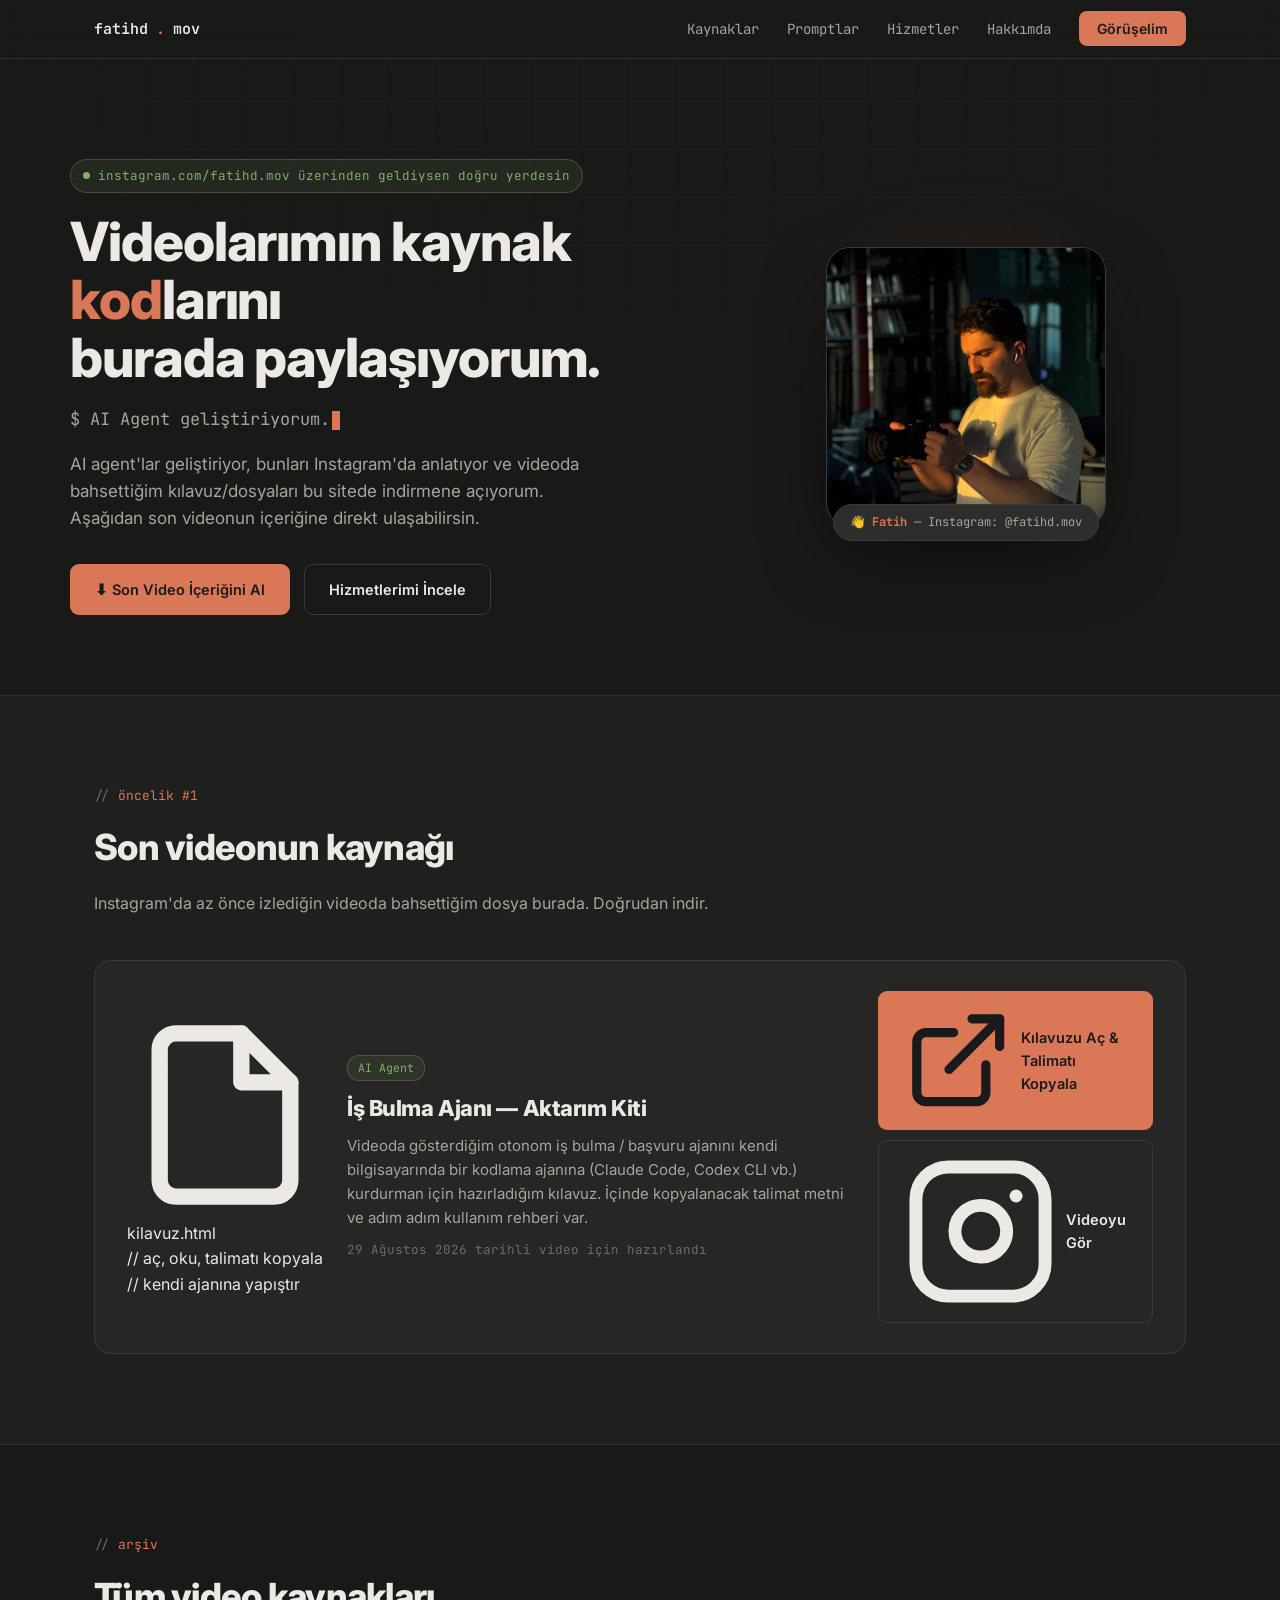
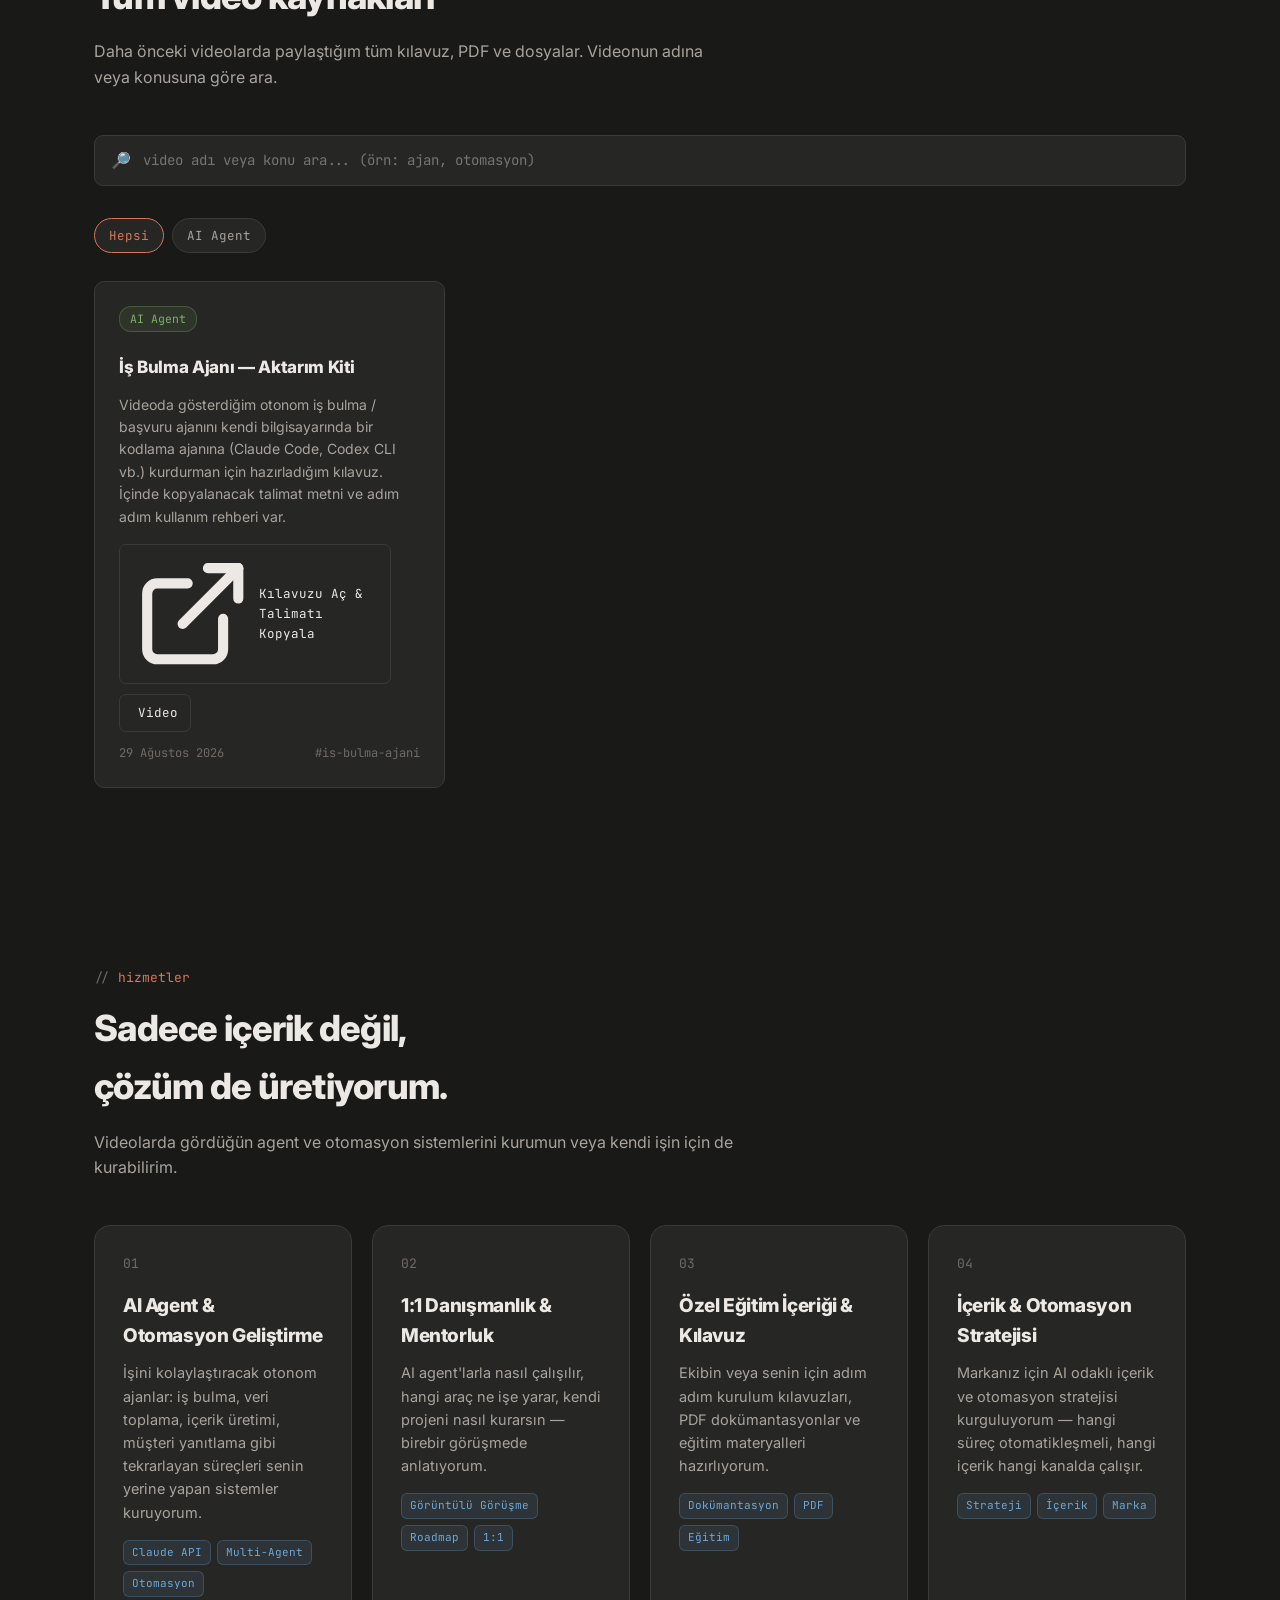
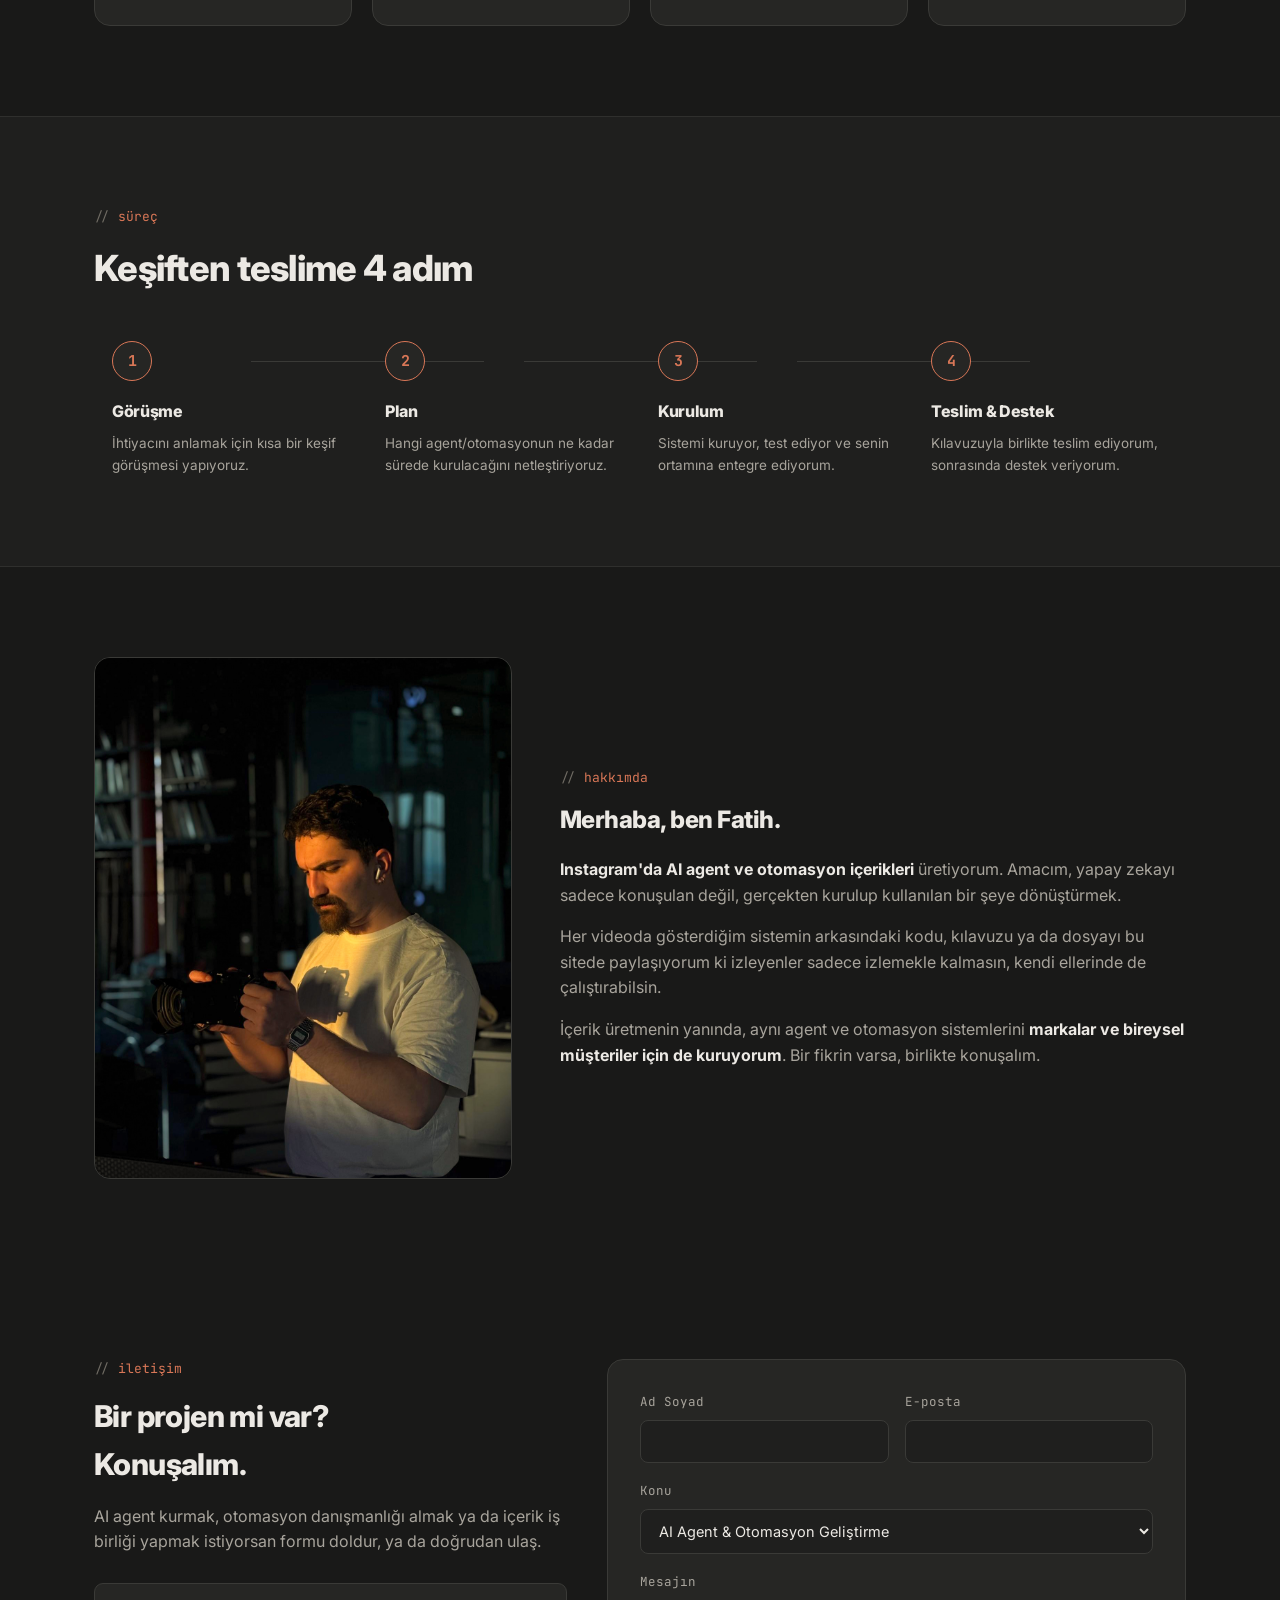
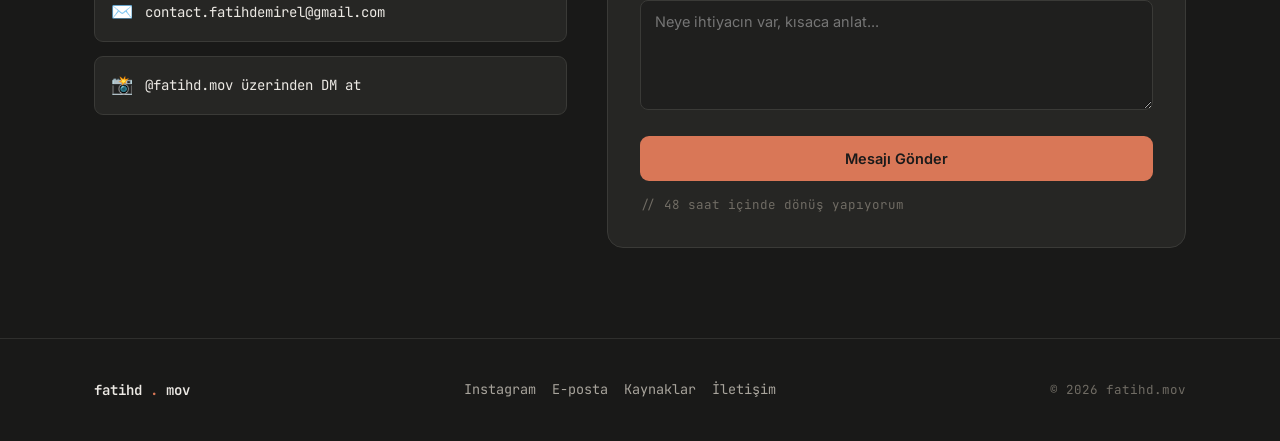
==== index.html @ d05b41cb "İlk sürüm: fatihd.mov Claude Code temalı kişisel site Instagram videolarına özel kaynak indirme pane" ====
<!DOCTYPE html>
<html lang="tr">
<head>
<meta charset="UTF-8">
<meta name="viewport" content="width=device-width, initial-scale=1.0">
<title>fatihd.mov — AI Agent Builder & İçerik Üreticisi</title>
<meta name="description" content="Instagram videolarımdaki AI agent ve otomasyon içeriklerinin kaynaklarını buradan indir. AI agent geliştirme, danışmanlık ve içerik üretimi hizmetleri.">
<link rel="icon" href="data:image/svg+xml,<svg xmlns=%22http://www.w3.org/2000/svg%22 viewBox=%220 0 100 100%22><rect width=%22100%22 height=%22100%22 rx=%2222%22 fill=%22%23191918%22/><text x=%2250%22 y=%2266%22 font-size=%2258%22 text-anchor=%22middle%22 fill=%22%23d97757%22 font-family=%22monospace%22>&gt;_</text></svg>">
<link rel="stylesheet" href="css/style.css">
</head>
<body>

<noscript>
  <div style="background:#d97757;color:#1a1a1a;text-align:center;padding:14px 20px;font-family:monospace;font-size:14px;">
    JavaScript kapalı görünüyor, bu yüzden içerik listesi görüntülenemiyor.
    Son video dosyasını doğrudan <a href="assets/downloads/is-bulma-ajani-kilavuz.pdf" style="color:#1a1a1a;text-decoration:underline;font-weight:700;">buradan indirebilirsin</a>
    ya da <a href="mailto:contact.fatihdemirel@gmail.com" style="color:#1a1a1a;text-decoration:underline;font-weight:700;">e-posta ile</a> ulaşabilirsin.
  </div>
</noscript>

<nav class="nav">
  <div class="nav-inner">
    <div class="brand">fatihd<span class="dot">.</span>mov</div>
    <ul class="nav-links" id="navLinks">
      <li><a href="#drops">Kaynaklar</a></li>
      <li><a href="prompts.html">Promptlar</a></li>
      <li><a href="#services">Hizmetler</a></li>
      <li><a href="#about">Hakkımda</a></li>
      <li><a class="nav-cta" href="#contact">Görüşelim</a></li>
    </ul>
    <button class="nav-toggle" id="navToggle" aria-label="Menüyü aç">☰</button>
  </div>
</nav>

<!-- ============ HERO ============ -->
<header class="wrap hero">
  <div>
    <div class="hero-kicker"><span class="pulse"></span> instagram.com/fatihd.mov üzerinden geldiysen doğru yerdesin</div>
    <h1>Videolarımın kaynak <span>kod</span>larını<br> burada paylaşıyorum.</h1>
    <p class="hero-sub mono" style="min-height:24px;">$ <span id="typed-line"></span><span class="caret"></span></p>
    <p class="hero-sub">AI agent'lar geliştiriyor, bunları Instagram'da anlatıyor ve videoda bahsettiğim kılavuz/dosyaları bu sitede indirmene açıyorum. Aşağıdan son videonun içeriğine direkt ulaşabilirsin.</p>
    <div class="hero-ctas">
      <a href="#latest" class="btn btn-primary">⬇ Son Video İçeriğini Al</a>
      <a href="#services" class="btn btn-ghost">Hizmetlerimi İncele</a>
    </div>
  </div>
  <div class="hero-portrait">
    <div class="portrait-glow"></div>
    <div class="portrait-frame">
      <img src="assets/img/fatih-portrait.jpg" alt="Fatih Demirel" loading="eager">
    </div>
    <div class="portrait-badge">👋 <b>Fatih</b> — Instagram: @fatihd.mov</div>
  </div>
</header>

<!-- ============ LATEST DROP ============ -->
<section class="latest" id="latest">
  <div class="wrap">
    <div class="section-eyebrow">öncelik #1</div>
    <div class="section-head">
      <h2>Son videonun kaynağı</h2>
      <p>Instagram'da az önce izlediğin videoda bahsettiğim dosya burada. Doğrudan indir.</p>
    </div>
    <div class="latest-card" id="latest-drop-mount">
      <!-- JS ile dolduruluyor: js/drops.js + js/main.js -->
    </div>
  </div>
</section>

<!-- ============ CONTENT LIBRARY ============ -->
<section id="drops">
  <div class="wrap reveal">
    <div class="section-eyebrow">arşiv</div>
    <div class="section-head">
      <h2>Tüm video kaynakları</h2>
      <p>Daha önceki videolarda paylaştığım tüm kılavuz, PDF ve dosyalar. Videonun adına veya konusuna göre ara.</p>
    </div>
    <div class="lib-controls">
      <div class="search-box">
        🔎 <input type="text" id="drop-search" placeholder="video adı veya konu ara... (örn: ajan, otomasyon)">
      </div>
    </div>
    <div class="tag-filter" id="tag-filter" style="margin-bottom:28px;"></div>
    <div class="drop-grid" id="drop-grid"></div>
  </div>
</section>

<!-- ============ SERVICES ============ -->
<section id="services">
  <div class="wrap reveal">
    <div class="section-eyebrow">hizmetler</div>
    <div class="section-head">
      <h2>Sadece içerik değil, <br>çözüm de üretiyorum.</h2>
      <p>Videolarda gördüğün agent ve otomasyon sistemlerini kurumun veya kendi işin için de kurabilirim.</p>
    </div>
    <div class="services-grid">
      <div class="service-card">
        <span class="service-num">01</span>
        <h3>AI Agent & Otomasyon Geliştirme</h3>
        <p>İşini kolaylaştıracak otonom ajanlar: iş bulma, veri toplama, içerik üretimi, müşteri yanıtlama gibi tekrarlayan süreçleri senin yerine yapan sistemler kuruyorum.</p>
        <div class="service-tags"><span>Claude API</span><span>Multi-Agent</span><span>Otomasyon</span></div>
      </div>
      <div class="service-card">
        <span class="service-num">02</span>
        <h3>1:1 Danışmanlık & Mentorluk</h3>
        <p>AI agent'larla nasıl çalışılır, hangi araç ne işe yarar, kendi projeni nasıl kurarsın — birebir görüşmede anlatıyorum.</p>
        <div class="service-tags"><span>Görüntülü Görüşme</span><span>Roadmap</span><span>1:1</span></div>
      </div>
      <div class="service-card">
        <span class="service-num">03</span>
        <h3>Özel Eğitim İçeriği & Kılavuz</h3>
        <p>Ekibin veya senin için adım adım kurulum kılavuzları, PDF dokümantasyonlar ve eğitim materyalleri hazırlıyorum.</p>
        <div class="service-tags"><span>Dokümantasyon</span><span>PDF</span><span>Eğitim</span></div>
      </div>
      <div class="service-card">
        <span class="service-num">04</span>
        <h3>İçerik & Otomasyon Stratejisi</h3>
        <p>Markanız için AI odaklı içerik ve otomasyon stratejisi kurguluyorum — hangi süreç otomatikleşmeli, hangi içerik hangi kanalda çalışır.</p>
        <div class="service-tags"><span>Strateji</span><span>İçerik</span><span>Marka</span></div>
      </div>
    </div>
  </div>
</section>

<!-- ============ PROCESS ============ -->
<section class="process">
  <div class="wrap reveal">
    <div class="section-eyebrow">süreç</div>
    <div class="section-head">
      <h2>Keşiften teslime 4 adım</h2>
    </div>
    <div class="process-steps">
      <div class="process-step">
        <div class="process-line"></div>
        <div class="num">1</div>
        <h4>Görüşme</h4>
        <p>İhtiyacını anlamak için kısa bir keşif görüşmesi yapıyoruz.</p>
      </div>
      <div class="process-step">
        <div class="process-line"></div>
        <div class="num">2</div>
        <h4>Plan</h4>
        <p>Hangi agent/otomasyonun ne kadar sürede kurulacağını netleştiriyoruz.</p>
      </div>
      <div class="process-step">
        <div class="process-line"></div>
        <div class="num">3</div>
        <h4>Kurulum</h4>
        <p>Sistemi kuruyor, test ediyor ve senin ortamına entegre ediyorum.</p>
      </div>
      <div class="process-step">
        <div class="num">4</div>
        <h4>Teslim & Destek</h4>
        <p>Kılavuzuyla birlikte teslim ediyorum, sonrasında destek veriyorum.</p>
      </div>
    </div>
  </div>
</section>

<!-- ============ ABOUT ============ -->
<section id="about">
  <div class="wrap about reveal">
    <div class="about-photo">
      <img src="assets/img/fatih-portrait.jpg" alt="Fatih Demirel" loading="lazy">
    </div>
    <div class="about-text">
      <div class="section-eyebrow">hakkımda</div>
      <h2 style="margin-bottom:18px;">Merhaba, ben Fatih.</h2>
      <p><strong>Instagram'da AI agent ve otomasyon içerikleri</strong> üretiyorum. Amacım, yapay zekayı sadece konuşulan değil, gerçekten kurulup kullanılan bir şeye dönüştürmek.</p>
      <p>Her videoda gösterdiğim sistemin arkasındaki kodu, kılavuzu ya da dosyayı bu sitede paylaşıyorum ki izleyenler sadece izlemekle kalmasın, kendi ellerinde de çalıştırabilsin.</p>
      <p>İçerik üretmenin yanında, aynı agent ve otomasyon sistemlerini <strong>markalar ve bireysel müşteriler için de kuruyorum</strong>. Bir fikrin varsa, birlikte konuşalım.</p>
    </div>
  </div>
</section>

<!-- ============ CONTACT ============ -->
<section id="contact">
  <div class="wrap contact-shell reveal">
    <div class="contact-info">
      <div class="section-eyebrow">iletişim</div>
      <h2>Bir projen mi var?<br>Konuşalım.</h2>
      <p>AI agent kurmak, otomasyon danışmanlığı almak ya da içerik iş birliği yapmak istiyorsan formu doldur, ya da doğrudan ulaş.</p>
      <div class="contact-quick">
        <a class="quick-link" href="mailto:contact.fatihdemirel@gmail.com"><span class="ic">✉️</span> contact.fatihdemirel@gmail.com</a>
        <a class="quick-link" href="https://instagram.com/fatihd.mov" target="_blank" rel="noopener"><span class="ic">📸</span> @fatihd.mov üzerinden DM at</a>
      </div>
    </div>
    <div class="form-card">
      <!--
        FORMSPREE KURULUMU:
        1) https://formspree.io adresinden ücretsiz hesap aç
        2) Yeni bir form oluştur, sana verdiği "form ID"yi kopyala
        3) Aşağıdaki action="https://formspree.io/f/YOUR_FORM_ID" kısmındaki
           YOUR_FORM_ID yazan yeri kendi ID'inle değiştir.
        Bağlanana kadar form, gönderilmeye çalışıldığında kullanıcıyı
        e-posta/Instagram ile iletişime yönlendiren bir uyarı gösterir.
      -->
      <form id="contact-form" action="https://formspree.io/f/YOUR_FORM_ID" method="POST">
        <div class="two-col">
          <div class="form-row">
            <label for="f-name">Ad Soyad</label>
            <input id="f-name" name="name" type="text" required>
          </div>
          <div class="form-row">
            <label for="f-email">E-posta</label>
            <input id="f-email" name="email" type="email" required>
          </div>
        </div>
        <div class="form-row">
          <label for="f-topic">Konu</label>
          <select id="f-topic" name="topic">
            <option>AI Agent & Otomasyon Geliştirme</option>
            <option>1:1 Danışmanlık / Mentorluk</option>
            <option>Özel Eğitim İçeriği & Kılavuz</option>
            <option>İçerik & Otomasyon Stratejisi</option>
            <option>Marka İş Birliği</option>
            <option>Diğer</option>
          </select>
        </div>
        <div class="form-row">
          <label for="f-msg">Mesajın</label>
          <textarea id="f-msg" name="message" required placeholder="Neye ihtiyacın var, kısaca anlat..."></textarea>
        </div>
        <button type="submit" class="btn btn-primary" style="width:100%; justify-content:center;">Mesajı Gönder</button>
        <div id="form-status" class="form-status"></div>
        <p class="form-note">// 48 saat içinde dönüş yapıyorum</p>
      </form>
    </div>
  </div>
</section>

<footer>
  <div class="wrap footer-inner">
    <div class="brand">fatihd<span class="dot" style="color:#d97757;">.</span>mov</div>
    <div class="social-row">
      <a href="https://instagram.com/fatihd.mov" target="_blank" rel="noopener">Instagram</a>
      <a href="mailto:contact.fatihdemirel@gmail.com">E-posta</a>
      <a href="#drops">Kaynaklar</a>
      <a href="#contact">İletişim</a>
    </div>
    <div class="copyright">© <span id="year"></span> fatihd.mov</div>
  </div>
</footer>

<script src="js/drops.js"></script>
<script src="js/main.js"></script>
<script>document.getElementById('year').textContent = new Date().getFullYear();</script>
</body>
</html>
---- css/style.css ----
/* ==========================================================
   fatihd.mov — "Claude Code" temalı kişisel/portföy sitesi
   ========================================================== */

@import url('https://fonts.googleapis.com/css2?family=JetBrains+Mono:ital,wght@0,400;0,500;0,600;0,700;1,400&family=Inter:wght@400;500;600;700;800&display=swap');

:root{
  --bg: #191918;
  --bg-alt: #1f1f1e;
  --surface: #262624;
  --surface-2: #2d2d2b;
  --border: #3a3a37;
  --border-soft: #2f2f2d;
  --text: #ece9e4;
  --text-dim: #a8a49c;
  --text-faint: #706c64;
  --accent: #d97757;
  --accent-hover: #e8926f;
  --accent-soft: rgba(217,119,87,0.12);
  --green: #7fb069;
  --blue: #6ea8d8;
  --red: #d97878;
  --mono: 'JetBrains Mono', 'Fira Code', monospace;
  --sans: 'Inter', -apple-system, BlinkMacSystemFont, sans-serif;
  --radius: 10px;
  --radius-lg: 16px;
  --maxw: 1140px;
}

*,*::before,*::after{ box-sizing: border-box; }
html{ scroll-behavior: smooth; }
body{
  margin:0;
  background: var(--bg);
  color: var(--text);
  font-family: var(--sans);
  line-height: 1.6;
  -webkit-font-smoothing: antialiased;
  overflow-x: hidden;
}
img{ max-width:100%; display:block; }
a{ color: inherit; text-decoration:none; }
ul{ list-style:none; margin:0; padding:0; }
h1,h2,h3,h4{ margin:0; font-family: var(--sans); font-weight:800; letter-spacing:-0.02em; }
p{ margin:0; }
button{ font-family: inherit; cursor:pointer; }
.mono{ font-family: var(--mono); }

.wrap{
  max-width: var(--maxw);
  margin: 0 auto;
  padding: 0 24px;
}

/* background grid / glow */
body::before{
  content:"";
  position: fixed; inset:0;
  background-image:
    linear-gradient(var(--border-soft) 1px, transparent 1px),
    linear-gradient(90deg, var(--border-soft) 1px, transparent 1px);
  background-size: 48px 48px;
  opacity: 0.35;
  pointer-events:none;
  z-index:0;
  mask-image: radial-gradient(ellipse 80% 60% at 50% 0%, #000 20%, transparent 75%);
}

/* ---------- section reveal ---------- */
.reveal{
  opacity:0;
  transform: translateY(28px);
  transition: opacity .7s cubic-bezier(.16,.8,.3,1), transform .7s cubic-bezier(.16,.8,.3,1);
}
.reveal.in{ opacity:1; transform:none; }

/* ---------- terminal chrome ---------- */
.term{
  background: var(--surface);
  border: 1px solid var(--border);
  border-radius: var(--radius-lg);
  overflow:hidden;
  box-shadow: 0 20px 60px -20px rgba(0,0,0,0.6);
}
.term-bar{
  display:flex; align-items:center; gap:8px;
  padding: 12px 16px;
  background: var(--surface-2);
  border-bottom: 1px solid var(--border);
}
.term-dot{ width:11px; height:11px; border-radius:50%; }
.term-dot.r{ background:#ff5f57; }
.term-dot.y{ background:#febc2e; }
.term-dot.g{ background:#28c840; }
.term-title{
  margin-left:8px;
  font-family: var(--mono);
  font-size:12.5px;
  color: var(--text-faint);
}
.term-body{ padding: 22px 24px; font-family: var(--mono); font-size: 14.5px; }
.term-line{ display:flex; gap:10px; margin-bottom:6px; flex-wrap:wrap; }
.prompt{ color: var(--green); flex-shrink:0; }
.term-out{ color: var(--text-dim); }
.term-accent{ color: var(--accent); }
.caret{
  display:inline-block; width:8px; height:1.1em; background: var(--accent);
  vertical-align: text-bottom; margin-left:2px;
  animation: blink 1s step-end infinite;
}
@keyframes blink{ 50%{ opacity:0; } }

/* ---------- nav ---------- */
.nav{
  position: sticky; top:0; z-index:100;
  backdrop-filter: blur(14px) saturate(140%);
  background: rgba(25,25,24,0.72);
  border-bottom: 1px solid var(--border-soft);
  transition: background .3s ease;
}
.nav-inner{
  display:flex; align-items:center; justify-content:space-between;
  padding: 16px 24px;
  max-width: var(--maxw); margin:0 auto;
}
.brand{
  display:flex; align-items:center; gap:8px;
  font-family: var(--mono); font-weight:600; font-size:15px; color: var(--text);
}
.brand .dot{ color: var(--accent); }
.nav-links{ display:flex; align-items:center; gap:28px; }
.nav-links a{
  font-size:14px; color: var(--text-dim); font-family: var(--mono);
  transition: color .2s ease;
}
.nav-links a:hover{ color: var(--text); }
.nav-cta{
  background: var(--accent); color:#1a1a1a !important; font-weight:600;
  padding: 9px 18px; border-radius: 8px; font-family: var(--sans) !important;
  font-size:14px !important; transition: background .2s ease, transform .2s ease;
}
.nav-cta:hover{ background: var(--accent-hover); transform: translateY(-1px); }
.nav-toggle{ display:none; background:none; border:none; color:var(--text); font-size:22px; }

@media (max-width: 860px){
  .nav-links{
    position:fixed; top:64px; left:0; right:0;
    flex-direction:column; align-items:stretch;
    background: var(--bg-alt); border-bottom:1px solid var(--border);
    padding: 20px 24px; gap:18px;
    transform: translateY(-140%); transition: transform .3s ease;
  }
  .nav-links.open{ transform:none; }
  .nav-toggle{ display:block; }
}

/* ---------- hero ---------- */
.hero{
  position:relative; z-index:1;
  padding: 100px 0 80px;
  display:grid; grid-template-columns: 1.1fr 0.9fr; gap:56px; align-items:center;
}
.hero-kicker{
  display:inline-flex; align-items:center; gap:8px;
  font-family: var(--mono); font-size:12.5px; color: var(--green);
  background: rgba(127,176,105,0.1); border:1px solid rgba(127,176,105,0.3);
  padding:6px 12px; border-radius:20px; margin-bottom:20px;
}
.hero-kicker .pulse{ width:7px;height:7px;border-radius:50%; background:var(--green); animation: pulse 1.6s infinite; }
@keyframes pulse{ 0%,100%{ box-shadow:0 0 0 0 rgba(127,176,105,.5);} 50%{ box-shadow:0 0 0 6px rgba(127,176,105,0);} }

.hero h1{
  font-size: clamp(34px, 4.4vw, 54px);
  line-height:1.08;
  color: var(--text);
}
.hero h1 span{ color: var(--accent); }
.hero-sub{
  margin-top:18px; font-size:17px; color: var(--text-dim); max-width:520px;
}
.hero-ctas{ display:flex; gap:14px; margin-top:32px; flex-wrap:wrap; }
.btn{
  display:inline-flex; align-items:center; gap:8px;
  padding: 13px 24px; border-radius:9px; font-weight:600; font-size:14.5px;
  border:1px solid transparent; transition: all .2s ease;
}
.btn-primary{ background: var(--accent); color:#1a1a1a; }
.btn-primary:hover{ background: var(--accent-hover); transform: translateY(-2px); box-shadow:0 10px 30px -10px rgba(217,119,87,.6); }
.btn-ghost{ background: transparent; border-color: var(--border); color: var(--text); }
.btn-ghost:hover{ border-color: var(--accent); color: var(--accent); transform: translateY(-2px); }

.hero-portrait{
  position:relative; justify-self:center;
}
.portrait-frame{
  width: 280px; height:280px; border-radius: 24px;
  background: linear-gradient(155deg, var(--surface), var(--surface-2));
  border: 1px solid var(--border);
  display:flex; align-items:center; justify-content:center;
  font-family: var(--mono); color: var(--text-faint); font-size:13px;
  position:relative; overflow:hidden;
  box-shadow: 0 30px 80px -20px rgba(0,0,0,.7);
}
.portrait-frame img{ width:100%; height:100%; object-fit:cover; }
.portrait-frame .ph-avatar{ width:100%;height:100%; }
.portrait-glow{
  position:absolute; inset:-40px; z-index:-1;
  background: radial-gradient(circle at 50% 40%, var(--accent-soft), transparent 65%);
  filter: blur(20px);
}
.portrait-badge{
  position:absolute; bottom:-14px; left:50%; transform:translateX(-50%);
  background: var(--surface-2); border:1px solid var(--border);
  padding:8px 16px; border-radius:30px; font-family:var(--mono); font-size:12px;
  color: var(--text-dim); white-space:nowrap;
}
.portrait-badge b{ color: var(--accent); }

@media (max-width: 900px){
  .hero{ grid-template-columns:1fr; padding-top:56px; text-align:center; }
  .hero-sub{ margin-left:auto; margin-right:auto; }
  .hero-ctas{ justify-content:center; }
  .hero-portrait{ order:-1; }
}

/* ---------- section shell ---------- */
section{ position:relative; z-index:1; padding: 90px 0; }
.section-head{ margin-bottom:44px; max-width:640px; }
.section-eyebrow{
  font-family: var(--mono); font-size:13px; color: var(--accent); margin-bottom:12px;
  display:flex; align-items:center; gap:8px;
}
.section-eyebrow::before{ content:"//"; color: var(--text-faint); }
.section-head h2{ font-size: clamp(26px,3vw,36px); }
.section-head p{ margin-top:14px; color: var(--text-dim); font-size:16px; }
.center{ text-align:center; margin-left:auto; margin-right:auto; }

/* ---------- latest drop ---------- */
.latest{ background: var(--bg-alt); border-top:1px solid var(--border-soft); border-bottom:1px solid var(--border-soft); }
.latest-card{
  display:grid; grid-template-columns: auto 1fr auto; gap:24px; align-items:center;
  background: var(--surface); border:1px solid var(--border); border-radius: var(--radius-lg);
  padding: 30px 32px;
}
.latest-icon{
  width:56px; height:56px; border-radius:14px; background: var(--accent-soft);
  display:flex; align-items:center; justify-content:center; font-size:26px; flex-shrink:0;
}
.latest-tag{
  display:inline-block; font-family:var(--mono); font-size:11.5px; color:var(--green);
  background: rgba(127,176,105,.1); border:1px solid rgba(127,176,105,.3);
  padding:3px 10px; border-radius:12px; margin-bottom:10px;
}
.latest-body h3{ font-size:22px; margin-bottom:8px; }
.latest-body p{ color: var(--text-dim); font-size:15px; max-width:560px; }
.latest-meta{ margin-top:10px; font-family:var(--mono); font-size:12.5px; color:var(--text-faint); }
.latest-actions{ display:flex; flex-direction:column; gap:10px; }
@media (max-width: 760px){
  .latest-card{ grid-template-columns:1fr; text-align:left; }
  .latest-actions{ flex-direction:row; flex-wrap:wrap; }
}

/* ---------- library ---------- */
.lib-controls{
  display:flex; gap:12px; margin-bottom:32px; flex-wrap:wrap; align-items:center;
}
.search-box{
  flex:1; min-width:220px; display:flex; align-items:center; gap:10px;
  background: var(--surface); border:1px solid var(--border); border-radius:9px;
  padding: 12px 16px; font-family: var(--mono); color:var(--text-dim);
}
.search-box input{
  background:none; border:none; outline:none; color:var(--text); font-family:var(--mono);
  font-size:14px; width:100%;
}
.tag-filter{
  display:flex; gap:8px; flex-wrap:wrap;
}
.tag-pill{
  font-family: var(--mono); font-size:12.5px; color: var(--text-dim);
  border:1px solid var(--border); padding:8px 14px; border-radius:20px;
  background: var(--surface); transition: all .2s ease;
}
.tag-pill.active, .tag-pill:hover{ border-color: var(--accent); color: var(--accent); }

.drop-grid{
  display:grid; grid-template-columns: repeat(auto-fill, minmax(300px,1fr)); gap:20px;
}
.drop-card{
  background: var(--surface); border:1px solid var(--border); border-radius: var(--radius);
  padding: 24px; display:flex; flex-direction:column; gap:12px;
  transition: transform .25s ease, border-color .25s ease, box-shadow .25s ease;
}
.drop-card:hover{
  transform: translateY(-4px); border-color: var(--accent);
  box-shadow: 0 20px 40px -20px rgba(0,0,0,.5);
}
.drop-card .latest-tag{ align-self:flex-start; }
.drop-card h4{ font-size:17px; }
.drop-card p{ color: var(--text-dim); font-size:14px; flex:1; }
.drop-card .meta-row{
  display:flex; justify-content:space-between; align-items:center;
  font-family:var(--mono); font-size:12px; color:var(--text-faint);
}
.drop-card .dl-row{ display:flex; gap:10px; flex-wrap:wrap; margin-top:4px; }
.mini-btn{
  font-family: var(--mono); font-size:12.5px; padding:8px 12px; border-radius:7px;
  border:1px solid var(--border); color: var(--text); display:inline-flex; align-items:center; gap:6px;
  transition: all .2s ease;
}
.mini-btn:hover{ border-color: var(--accent); color: var(--accent); background: var(--accent-soft); }
.empty-state{
  grid-column: 1/-1; text-align:center; padding:50px 20px; color:var(--text-faint); font-family:var(--mono);
}

/* ---------- services ---------- */
.services-grid{
  display:grid; grid-template-columns: repeat(auto-fit, minmax(250px,1fr)); gap:20px;
}
.service-card{
  background: var(--surface); border:1px solid var(--border); border-radius: var(--radius-lg);
  padding: 28px; position:relative; overflow:hidden;
  transition: transform .25s ease, border-color .25s ease;
}
.service-card:hover{ transform: translateY(-4px); border-color: var(--accent); }
.service-num{
  font-family: var(--mono); color: var(--text-faint); font-size:13px; margin-bottom:16px; display:block;
}
.service-card h3{ font-size:19px; margin-bottom:10px; }
.service-card p{ color: var(--text-dim); font-size:14.5px; margin-bottom:16px; }
.service-tags{ display:flex; flex-wrap:wrap; gap:6px; }
.service-tags span{
  font-family: var(--mono); font-size:11px; color: var(--blue);
  background: rgba(110,168,216,0.1); border:1px solid rgba(110,168,216,0.25);
  padding:3px 8px; border-radius:6px;
}

/* ---------- process ---------- */
.process{ background: var(--bg-alt); border-top:1px solid var(--border-soft); border-bottom:1px solid var(--border-soft); }
.process-steps{
  display:grid; grid-template-columns: repeat(4,1fr); gap:0; position:relative;
}
.process-step{ position:relative; padding: 0 18px; }
.process-step .num{
  width:40px; height:40px; border-radius:50%; background: var(--surface); border:1px solid var(--accent);
  color: var(--accent); font-family: var(--mono); font-weight:700; display:flex; align-items:center; justify-content:center;
  margin-bottom:18px; font-size:15px;
}
.process-step h4{ font-size:16px; margin-bottom:8px; }
.process-step p{ color: var(--text-dim); font-size:13.5px; }
.process-line{
  position:absolute; top:20px; left:calc(50% + 20px); right:calc(-50% + 20px);
  height:1px; background: var(--border);
}
.process-step:last-child .process-line{ display:none; }
@media (max-width: 820px){
  .process-steps{ grid-template-columns:1fr; gap:32px; }
  .process-line{ display:none; }
}

/* ---------- about ---------- */
.about{
  display:grid; grid-template-columns: 0.8fr 1.2fr; gap:48px; align-items:center;
}
.about-photo{
  width:100%; aspect-ratio: 4/5; border-radius: var(--radius-lg);
  background: linear-gradient(155deg, var(--surface), var(--surface-2));
  border:1px solid var(--border); overflow:hidden;
}
.about-photo img{ width:100%; height:100%; object-fit:cover; }
.about-text p{ color: var(--text-dim); font-size:16px; margin-bottom:16px; }
.about-text p:last-child{ margin-bottom:0; }
.about-text strong{ color: var(--text); }
@media (max-width: 820px){ .about{ grid-template-columns:1fr; } }

/* ---------- contact ---------- */
.contact-shell{
  display:grid; grid-template-columns: 0.9fr 1.1fr; gap:40px;
}
.contact-info h2{ font-size:30px; margin-bottom:16px; }
.contact-info p{ color: var(--text-dim); margin-bottom:28px; }
.contact-quick{ display:flex; flex-direction:column; gap:14px; }
.quick-link{
  display:flex; align-items:center; gap:12px;
  font-family: var(--mono); font-size:14px; color: var(--text);
  border:1px solid var(--border); background: var(--surface);
  padding:14px 16px; border-radius:9px; transition: all .2s ease;
}
.quick-link:hover{ border-color:var(--accent); color: var(--accent); }
.quick-link .ic{ font-size:18px; }

.form-card{
  background: var(--surface); border:1px solid var(--border); border-radius: var(--radius-lg);
  padding: 32px;
}
.form-row{ margin-bottom:18px; }
.form-row label{
  display:block; font-family:var(--mono); font-size:12.5px; color: var(--text-dim); margin-bottom:8px;
}
.form-row input, .form-row select, .form-row textarea{
  width:100%; background: var(--bg-alt); border:1px solid var(--border); border-radius:8px;
  padding:12px 14px; color: var(--text); font-family: var(--sans); font-size:14.5px; outline:none;
  transition: border-color .2s ease;
}
.form-row input:focus, .form-row select:focus, .form-row textarea:focus{ border-color: var(--accent); }
.form-row textarea{ resize:vertical; min-height:110px; }
.two-col{ display:grid; grid-template-columns:1fr 1fr; gap:16px; }
@media (max-width:600px){ .two-col{ grid-template-columns:1fr; } }
.form-note{ font-size:12.5px; color: var(--text-faint); margin-top:14px; font-family: var(--mono); }
.form-status{ margin-top:14px; font-family: var(--mono); font-size:13.5px; display:none; }
.form-status.show{ display:block; }
.form-status.ok{ color: var(--green); }
.form-status.err{ color: var(--red); }
@media (max-width: 900px){ .contact-shell{ grid-template-columns:1fr; } }

/* ---------- prompts page ---------- */
.page-hero{
  position:relative; z-index:1; padding: 64px 0 20px;
}
.back-link{
  display:inline-flex; align-items:center; gap:8px;
  font-family: var(--mono); font-size:13.5px; color: var(--text-dim);
  margin-bottom:24px; transition: color .2s ease;
}
.back-link:hover{ color: var(--accent); }
.page-hero h1{ font-size: clamp(28px, 3.6vw, 42px); }
.page-hero p{ margin-top:12px; color: var(--text-dim); font-size:16px; }

.prompt-grid{
  display:grid; grid-template-columns: repeat(auto-fill, minmax(320px,1fr)); gap:20px;
  padding-bottom: 100px;
}
.prompt-card{
  background: var(--surface); border:1px solid var(--border); border-radius: var(--radius);
  padding:22px; display:flex; flex-direction:column; gap:14px;
  transition: border-color .25s ease, transform .25s ease;
}
.prompt-card:hover{ border-color: var(--accent); }
.prompt-card-head{ display:flex; justify-content:space-between; align-items:flex-start; gap:10px; }
.prompt-card-head h3{ font-size:16.5px; line-height:1.35; }
.prompt-count{
  flex-shrink:0; font-family: var(--mono); font-size:10.5px; color: var(--text-faint);
  border:1px solid var(--border); padding:3px 8px; border-radius:10px; white-space:nowrap;
}
.prompt-item{
  background: var(--bg-alt); border:1px solid var(--border-soft); border-radius:8px;
  padding:14px 14px 12px;
}
.prompt-item-head{
  display:flex; justify-content:space-between; align-items:center; margin-bottom:8px;
}
.prompt-item-label{
  font-family: var(--mono); font-size:11px; font-weight:700; color: var(--accent);
  letter-spacing:0.02em;
}
.prompt-item-text{
  font-family: var(--mono); font-size:12.5px; line-height:1.6; color: var(--text-dim);
  max-height: 130px; overflow-y:auto; white-space: pre-wrap; word-break: break-word;
  padding-right:4px;
}
.prompt-item-text::-webkit-scrollbar{ width:6px; }
.prompt-item-text::-webkit-scrollbar-thumb{ background: var(--border); border-radius:4px; }
.copy-btn{
  display:inline-flex; align-items:center; gap:6px;
  font-family: var(--mono); font-size:11.5px; color: var(--text-dim);
  background: var(--surface-2); border:1px solid var(--border); border-radius:6px;
  padding:5px 10px; transition: all .2s ease; flex-shrink:0;
}
.copy-btn:hover{ border-color: var(--accent); color: var(--accent); }
.copy-btn.copied{ border-color: var(--green); color: var(--green); }
.link-item{
  display:flex; align-items:center; justify-content:space-between; gap:10px;
}
.link-item a{
  font-family: var(--mono); font-size:12.5px; color: var(--blue);
  overflow:hidden; text-overflow:ellipsis; white-space:nowrap; max-width:70%;
}
.link-item a:hover{ text-decoration:underline; }

/* ---------- footer ---------- */
footer{
  border-top:1px solid var(--border-soft); padding: 40px 0; position:relative; z-index:1;
}
.footer-inner{
  display:flex; justify-content:space-between; align-items:center; flex-wrap:wrap; gap:16px;
}
.footer-inner .brand{ font-size:14px; }
.social-row{ display:flex; gap:16px; }
.social-row a{
  color: var(--text-dim); font-family:var(--mono); font-size:13.5px; transition: color .2s ease;
}
.social-row a:hover{ color: var(--accent); }
.copyright{ color: var(--text-faint); font-size:12.5px; font-family: var(--mono); }
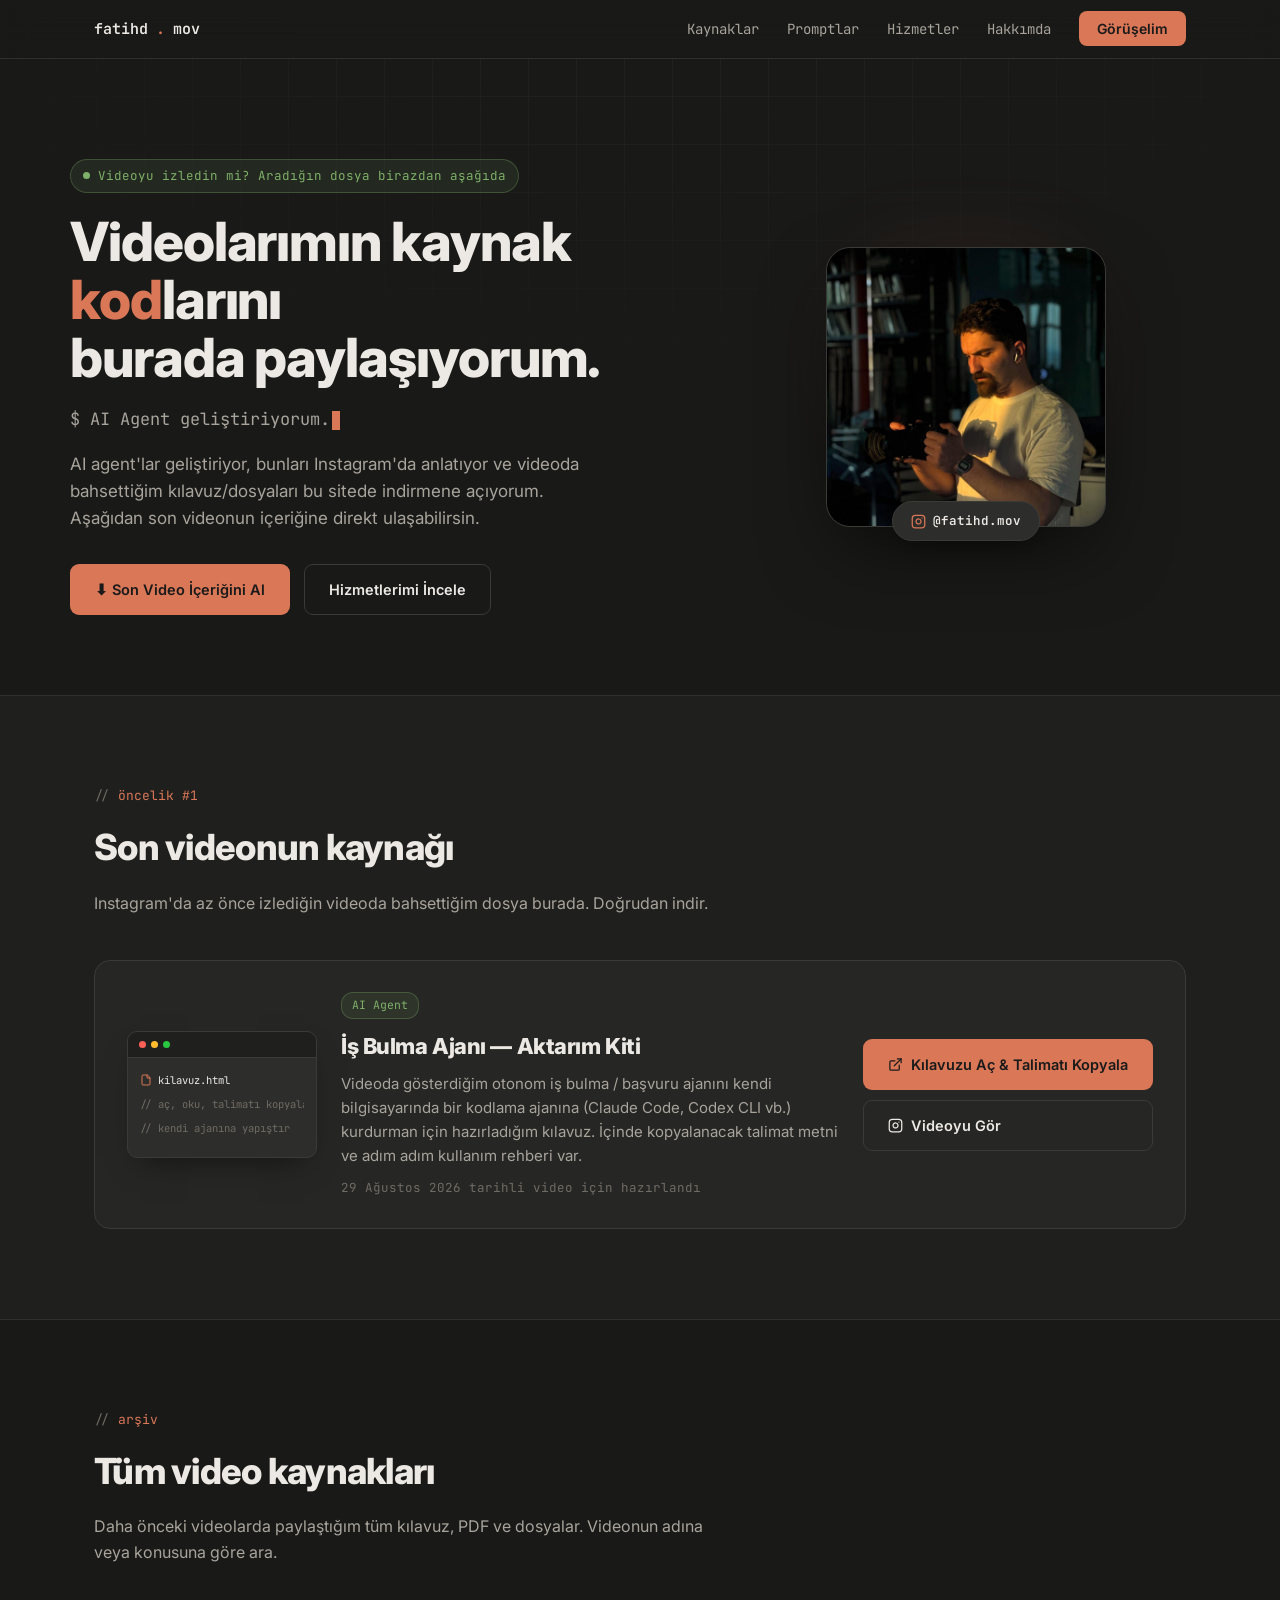
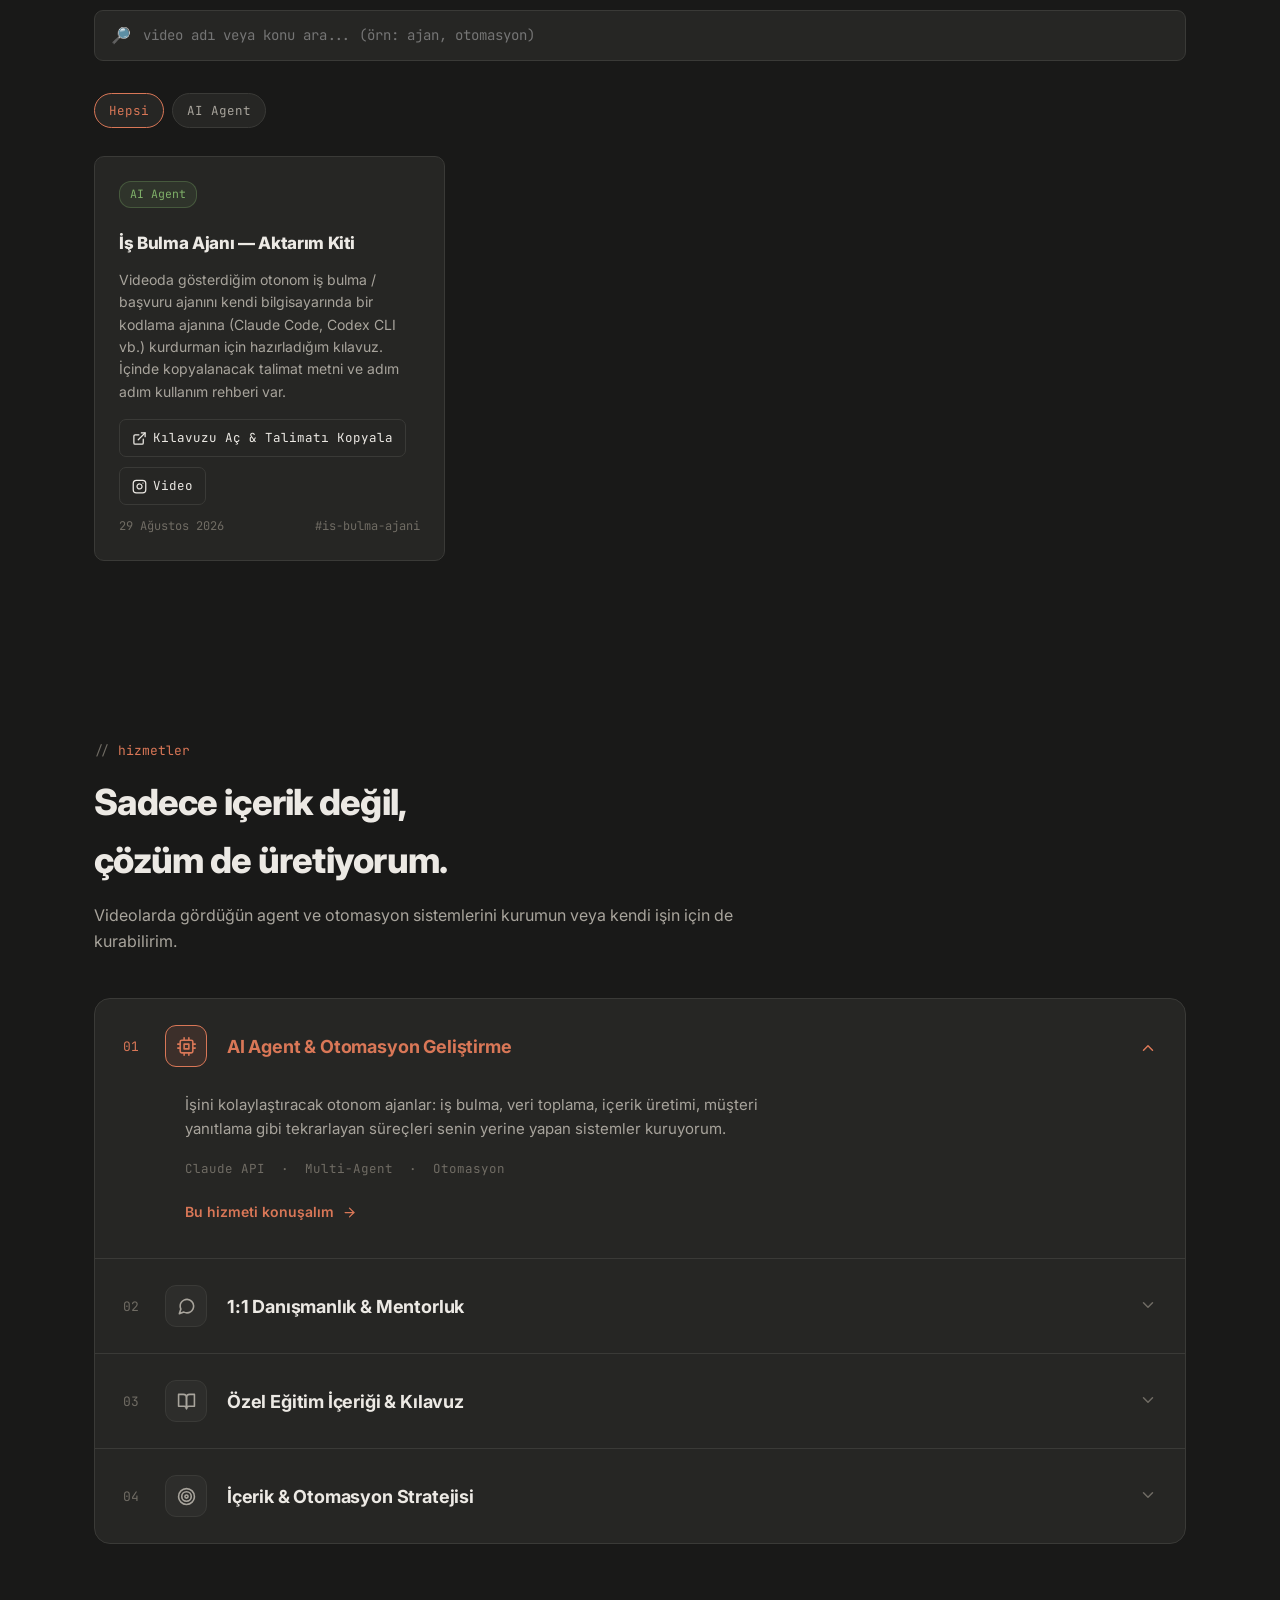
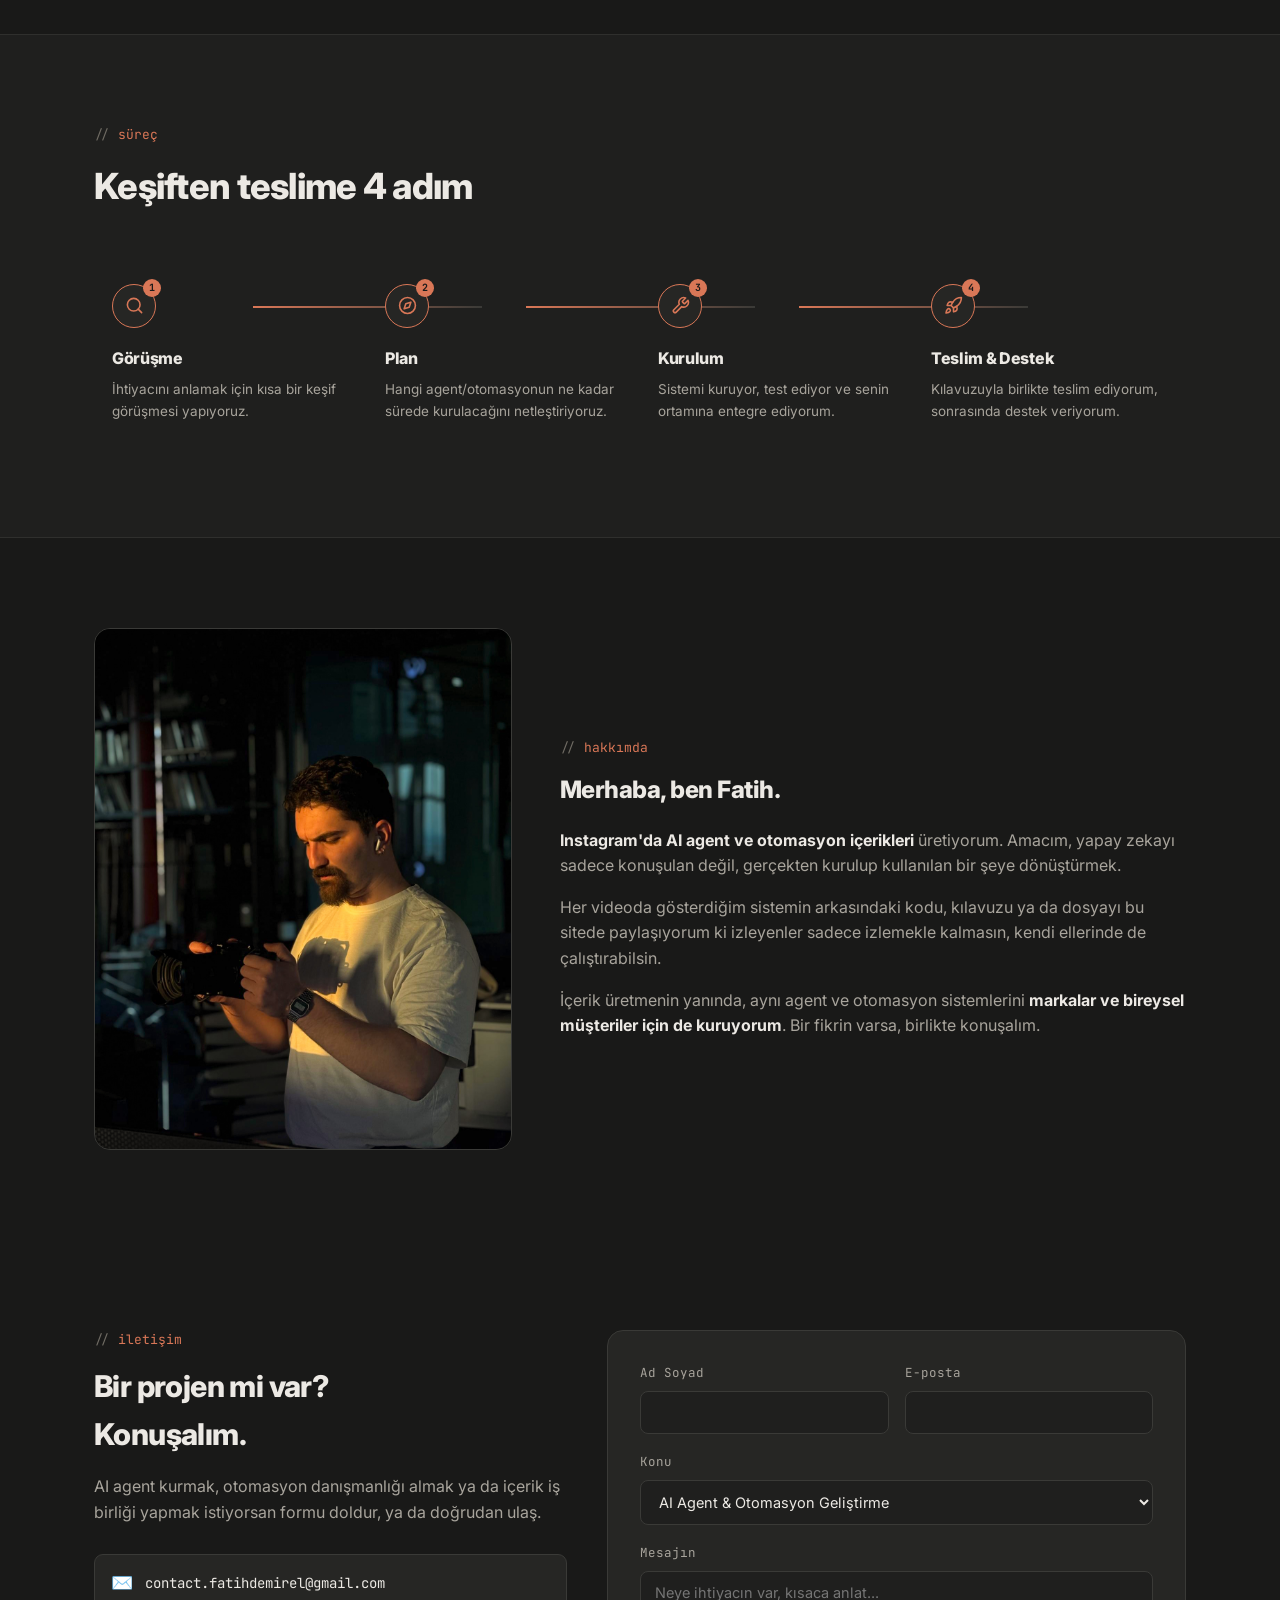
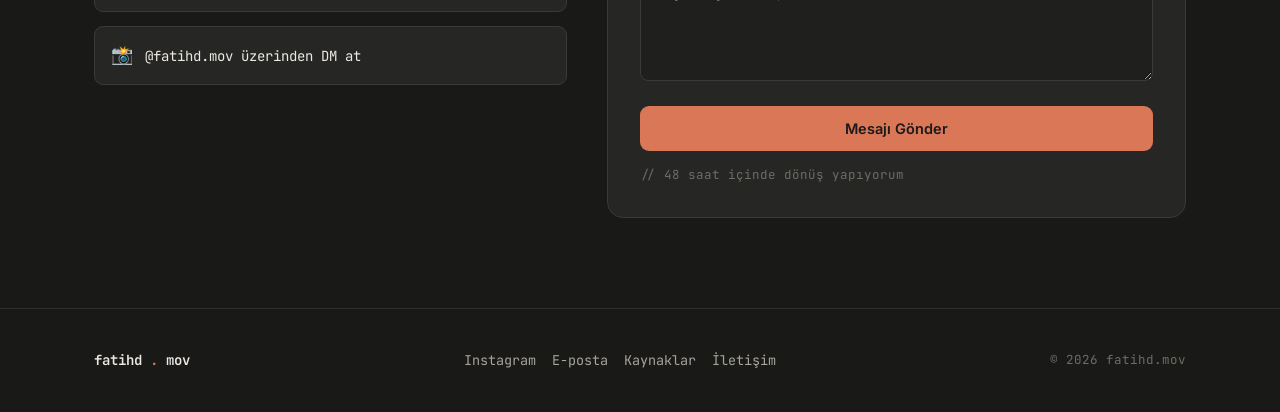
==== commit a718a311: "Tasarım iyileştirmeleri: gerçek fotoğraf, prompt kütüphanesi, hizmetler akordeonu - İş bulma ajanı i" ====
--- a/index.html
+++ b/index.html
@@ -35,7 +35,7 @@
 <!-- ============ HERO ============ -->
 <header class="wrap hero">
   <div>
-    <div class="hero-kicker"><span class="pulse"></span> instagram.com/fatihd.mov üzerinden geldiysen doğru yerdesin</div>
+    <div class="hero-kicker"><span class="pulse"></span> Videoyu izledin mi? Aradığın dosya birazdan aşağıda</div>
     <h1>Videolarımın kaynak <span>kod</span>larını<br> burada paylaşıyorum.</h1>
     <p class="hero-sub mono" style="min-height:24px;">$ <span id="typed-line"></span><span class="caret"></span></p>
     <p class="hero-sub">AI agent'lar geliştiriyor, bunları Instagram'da anlatıyor ve videoda bahsettiğim kılavuz/dosyaları bu sitede indirmene açıyorum. Aşağıdan son videonun içeriğine direkt ulaşabilirsin.</p>
@@ -49,7 +49,7 @@
     <div class="portrait-frame">
       <img src="assets/img/fatih-portrait.jpg" alt="Fatih Demirel" loading="eager">
     </div>
-    <div class="portrait-badge">👋 <b>Fatih</b> — Instagram: @fatihd.mov</div>
+    <div class="portrait-badge"><svg class="ico" viewBox="0 0 24 24" fill="none" stroke="currentColor" stroke-width="2" stroke-linecap="round" stroke-linejoin="round"><rect x="2" y="2" width="20" height="20" rx="5"/><path d="M16 11.37A4 4 0 1 1 12.63 8 4 4 0 0 1 16 11.37z"/><line x1="17.5" y1="6.5" x2="17.51" y2="6.5"/></svg> <b>@fatihd.mov</b></div>
   </div>
 </header>
 
@@ -61,7 +61,7 @@
       <h2>Son videonun kaynağı</h2>
       <p>Instagram'da az önce izlediğin videoda bahsettiğim dosya burada. Doğrudan indir.</p>
     </div>
-    <div class="latest-card" id="latest-drop-mount">
+    <div class="latest-card spot" id="latest-drop-mount">
       <!-- JS ile dolduruluyor: js/drops.js + js/main.js -->
     </div>
   </div>
@@ -93,31 +93,72 @@
       <h2>Sadece içerik değil, <br>çözüm de üretiyorum.</h2>
       <p>Videolarda gördüğün agent ve otomasyon sistemlerini kurumun veya kendi işin için de kurabilirim.</p>
     </div>
-    <div class="services-grid">
-      <div class="service-card">
-        <span class="service-num">01</span>
-        <h3>AI Agent & Otomasyon Geliştirme</h3>
-        <p>İşini kolaylaştıracak otonom ajanlar: iş bulma, veri toplama, içerik üretimi, müşteri yanıtlama gibi tekrarlayan süreçleri senin yerine yapan sistemler kuruyorum.</p>
-        <div class="service-tags"><span>Claude API</span><span>Multi-Agent</span><span>Otomasyon</span></div>
-      </div>
-      <div class="service-card">
-        <span class="service-num">02</span>
-        <h3>1:1 Danışmanlık & Mentorluk</h3>
-        <p>AI agent'larla nasıl çalışılır, hangi araç ne işe yarar, kendi projeni nasıl kurarsın — birebir görüşmede anlatıyorum.</p>
-        <div class="service-tags"><span>Görüntülü Görüşme</span><span>Roadmap</span><span>1:1</span></div>
-      </div>
-      <div class="service-card">
-        <span class="service-num">03</span>
-        <h3>Özel Eğitim İçeriği & Kılavuz</h3>
-        <p>Ekibin veya senin için adım adım kurulum kılavuzları, PDF dokümantasyonlar ve eğitim materyalleri hazırlıyorum.</p>
-        <div class="service-tags"><span>Dokümantasyon</span><span>PDF</span><span>Eğitim</span></div>
-      </div>
-      <div class="service-card">
-        <span class="service-num">04</span>
-        <h3>İçerik & Otomasyon Stratejisi</h3>
-        <p>Markanız için AI odaklı içerik ve otomasyon stratejisi kurguluyorum — hangi süreç otomatikleşmeli, hangi içerik hangi kanalda çalışır.</p>
-        <div class="service-tags"><span>Strateji</span><span>İçerik</span><span>Marka</span></div>
-      </div>
+    <div class="service-accordion" id="service-accordion">
+
+      <div class="service-row">
+        <button class="service-row-head" aria-expanded="false">
+          <span class="srow-num">01</span>
+          <span class="srow-icon"><svg viewBox="0 0 24 24" fill="none" stroke="currentColor" stroke-width="2" stroke-linecap="round" stroke-linejoin="round"><rect x="4" y="4" width="16" height="16" rx="2"/><rect x="9" y="9" width="6" height="6"/><line x1="9" y1="1" x2="9" y2="4"/><line x1="15" y1="1" x2="15" y2="4"/><line x1="9" y1="20" x2="9" y2="23"/><line x1="15" y1="20" x2="15" y2="23"/><line x1="20" y1="9" x2="23" y2="9"/><line x1="20" y1="14" x2="23" y2="14"/><line x1="1" y1="9" x2="4" y2="9"/><line x1="1" y1="14" x2="4" y2="14"/></svg></span>
+          <span class="srow-title">AI Agent & Otomasyon Geliştirme</span>
+          <span class="srow-chevron"><svg viewBox="0 0 24 24" fill="none" stroke="currentColor" stroke-width="2" stroke-linecap="round" stroke-linejoin="round"><polyline points="6 9 12 15 18 9"/></svg></span>
+        </button>
+        <div class="service-row-body">
+          <div class="service-row-body-inner">
+            <p>İşini kolaylaştıracak otonom ajanlar: iş bulma, veri toplama, içerik üretimi, müşteri yanıtlama gibi tekrarlayan süreçleri senin yerine yapan sistemler kuruyorum.</p>
+            <div class="service-skills">Claude API &nbsp;·&nbsp; Multi-Agent &nbsp;·&nbsp; Otomasyon</div>
+            <a class="service-cta" href="#contact" data-topic="AI Agent & Otomasyon Geliştirme">Bu hizmeti konuşalım <svg viewBox="0 0 24 24" fill="none" stroke="currentColor" stroke-width="2" stroke-linecap="round" stroke-linejoin="round"><line x1="5" y1="12" x2="19" y2="12"/><polyline points="12 5 19 12 12 19"/></svg></a>
+          </div>
+        </div>
+      </div>
+
+      <div class="service-row">
+        <button class="service-row-head" aria-expanded="false">
+          <span class="srow-num">02</span>
+          <span class="srow-icon"><svg viewBox="0 0 24 24" fill="none" stroke="currentColor" stroke-width="2" stroke-linecap="round" stroke-linejoin="round"><path d="M21 11.5a8.38 8.38 0 0 1-.9 3.8 8.5 8.5 0 0 1-7.6 4.7 8.38 8.38 0 0 1-3.8-.9L3 21l1.9-5.7a8.38 8.38 0 0 1-.9-3.8 8.5 8.5 0 0 1 4.7-7.6 8.38 8.38 0 0 1 3.8-.9h.5a8.48 8.48 0 0 1 8 8v.5z"/></svg></span>
+          <span class="srow-title">1:1 Danışmanlık & Mentorluk</span>
+          <span class="srow-chevron"><svg viewBox="0 0 24 24" fill="none" stroke="currentColor" stroke-width="2" stroke-linecap="round" stroke-linejoin="round"><polyline points="6 9 12 15 18 9"/></svg></span>
+        </button>
+        <div class="service-row-body">
+          <div class="service-row-body-inner">
+            <p>AI agent'larla nasıl çalışılır, hangi araç ne işe yarar, kendi projeni nasıl kurarsın — birebir görüşmede anlatıyorum.</p>
+            <div class="service-skills">Görüntülü Görüşme &nbsp;·&nbsp; Roadmap &nbsp;·&nbsp; 1:1</div>
+            <a class="service-cta" href="#contact" data-topic="1:1 Danışmanlık / Mentorluk">Bu hizmeti konuşalım <svg viewBox="0 0 24 24" fill="none" stroke="currentColor" stroke-width="2" stroke-linecap="round" stroke-linejoin="round"><line x1="5" y1="12" x2="19" y2="12"/><polyline points="12 5 19 12 12 19"/></svg></a>
+          </div>
+        </div>
+      </div>
+
+      <div class="service-row">
+        <button class="service-row-head" aria-expanded="false">
+          <span class="srow-num">03</span>
+          <span class="srow-icon"><svg viewBox="0 0 24 24" fill="none" stroke="currentColor" stroke-width="2" stroke-linecap="round" stroke-linejoin="round"><path d="M2 3h6a4 4 0 0 1 4 4v14a3 3 0 0 0-3-3H2z"/><path d="M22 3h-6a4 4 0 0 0-4 4v14a3 3 0 0 1 3-3h7z"/></svg></span>
+          <span class="srow-title">Özel Eğitim İçeriği & Kılavuz</span>
+          <span class="srow-chevron"><svg viewBox="0 0 24 24" fill="none" stroke="currentColor" stroke-width="2" stroke-linecap="round" stroke-linejoin="round"><polyline points="6 9 12 15 18 9"/></svg></span>
+        </button>
+        <div class="service-row-body">
+          <div class="service-row-body-inner">
+            <p>Ekibin veya senin için adım adım kurulum kılavuzları, dokümantasyonlar ve eğitim materyalleri hazırlıyorum.</p>
+            <div class="service-skills">Dokümantasyon &nbsp;·&nbsp; Kılavuz &nbsp;·&nbsp; Eğitim</div>
+            <a class="service-cta" href="#contact" data-topic="Özel Eğitim İçeriği & Kılavuz">Bu hizmeti konuşalım <svg viewBox="0 0 24 24" fill="none" stroke="currentColor" stroke-width="2" stroke-linecap="round" stroke-linejoin="round"><line x1="5" y1="12" x2="19" y2="12"/><polyline points="12 5 19 12 12 19"/></svg></a>
+          </div>
+        </div>
+      </div>
+
+      <div class="service-row">
+        <button class="service-row-head" aria-expanded="false">
+          <span class="srow-num">04</span>
+          <span class="srow-icon"><svg viewBox="0 0 24 24" fill="none" stroke="currentColor" stroke-width="2" stroke-linecap="round" stroke-linejoin="round"><circle cx="12" cy="12" r="10"/><circle cx="12" cy="12" r="6"/><circle cx="12" cy="12" r="2"/></svg></span>
+          <span class="srow-title">İçerik & Otomasyon Stratejisi</span>
+          <span class="srow-chevron"><svg viewBox="0 0 24 24" fill="none" stroke="currentColor" stroke-width="2" stroke-linecap="round" stroke-linejoin="round"><polyline points="6 9 12 15 18 9"/></svg></span>
+        </button>
+        <div class="service-row-body">
+          <div class="service-row-body-inner">
+            <p>Markanız için AI odaklı içerik ve otomasyon stratejisi kurguluyorum — hangi süreç otomatikleşmeli, hangi içerik hangi kanalda çalışır.</p>
+            <div class="service-skills">Strateji &nbsp;·&nbsp; İçerik &nbsp;·&nbsp; Marka</div>
+            <a class="service-cta" href="#contact" data-topic="İçerik & Otomasyon Stratejisi">Bu hizmeti konuşalım <svg viewBox="0 0 24 24" fill="none" stroke="currentColor" stroke-width="2" stroke-linecap="round" stroke-linejoin="round"><line x1="5" y1="12" x2="19" y2="12"/><polyline points="12 5 19 12 12 19"/></svg></a>
+          </div>
+        </div>
+      </div>
+
     </div>
   </div>
 </section>
@@ -132,24 +173,24 @@
     <div class="process-steps">
       <div class="process-step">
         <div class="process-line"></div>
-        <div class="num">1</div>
+        <div class="num"><svg viewBox="0 0 24 24" fill="none" stroke="currentColor" stroke-width="2" stroke-linecap="round" stroke-linejoin="round"><circle cx="11" cy="11" r="8"/><line x1="21" y1="21" x2="16.65" y2="16.65"/></svg><span class="num-badge">1</span></div>
         <h4>Görüşme</h4>
         <p>İhtiyacını anlamak için kısa bir keşif görüşmesi yapıyoruz.</p>
       </div>
       <div class="process-step">
         <div class="process-line"></div>
-        <div class="num">2</div>
+        <div class="num"><svg viewBox="0 0 24 24" fill="none" stroke="currentColor" stroke-width="2" stroke-linecap="round" stroke-linejoin="round"><circle cx="12" cy="12" r="10"/><polygon points="16.24 7.76 14.12 14.12 7.76 16.24 9.88 9.88 16.24 7.76"/></svg><span class="num-badge">2</span></div>
         <h4>Plan</h4>
         <p>Hangi agent/otomasyonun ne kadar sürede kurulacağını netleştiriyoruz.</p>
       </div>
       <div class="process-step">
         <div class="process-line"></div>
-        <div class="num">3</div>
+        <div class="num"><svg viewBox="0 0 24 24" fill="none" stroke="currentColor" stroke-width="2" stroke-linecap="round" stroke-linejoin="round"><path d="M14.7 6.3a1 1 0 0 0 0 1.4l1.6 1.6a1 1 0 0 0 1.4 0l3.77-3.77a6 6 0 0 1-7.94 7.94l-6.91 6.91a2.12 2.12 0 0 1-3-3l6.91-6.91a6 6 0 0 1 7.94-7.94z"/></svg><span class="num-badge">3</span></div>
         <h4>Kurulum</h4>
         <p>Sistemi kuruyor, test ediyor ve senin ortamına entegre ediyorum.</p>
       </div>
       <div class="process-step">
-        <div class="num">4</div>
+        <div class="num"><svg viewBox="0 0 24 24" fill="none" stroke="currentColor" stroke-width="2" stroke-linecap="round" stroke-linejoin="round"><path d="M4.5 16.5c-1.5 1.26-2 5-2 5s3.74-.5 5-2c.71-.84.7-2.13-.09-2.91a2.18 2.18 0 0 0-2.91-.09z"/><path d="M12 15l-3-3a22 22 0 0 1 2-3.95A12.88 12.88 0 0 1 22 2c0 2.72-.78 7.5-6 11a22.35 22.35 0 0 1-4 2z"/><path d="M9 12H4s.55-3.03 2-4c1.62-1.08 5 0 5 0"/><path d="M12 15v5s3.03-.55 4-2c1.08-1.62 0-5 0-5"/></svg><span class="num-badge">4</span></div>
         <h4>Teslim & Destek</h4>
         <p>Kılavuzuyla birlikte teslim ediyorum, sonrasında destek veriyorum.</p>
       </div>
--- a/css/style.css
+++ b/css/style.css
@@ -45,6 +45,18 @@
 p{ margin:0; }
 button{ font-family: inherit; cursor:pointer; }
 .mono{ font-family: var(--mono); }
+.ico{ width:15px; height:15px; flex-shrink:0; vertical-align:-2.5px; }
+
+/* ---------- mouse spotlight (premium hover glow), applied via .spot ---------- */
+.spot{ position:relative; }
+.spot::before{
+  content:""; position:absolute; inset:0; z-index:0; opacity:0; pointer-events:none;
+  border-radius:inherit;
+  background: radial-gradient(360px circle at var(--mx,50%) var(--my,50%), rgba(217,119,87,0.14), transparent 68%);
+  transition: opacity .35s ease;
+}
+.spot:hover::before{ opacity:1; }
+.spot > *{ position:relative; z-index:1; }
 
 .wrap{
   max-width: var(--maxw);
@@ -210,11 +222,14 @@
 }
 .portrait-badge{
   position:absolute; bottom:-14px; left:50%; transform:translateX(-50%);
+  display:inline-flex; align-items:center; gap:7px;
   background: var(--surface-2); border:1px solid var(--border);
-  padding:8px 16px; border-radius:30px; font-family:var(--mono); font-size:12px;
+  padding:9px 18px; border-radius:30px; font-family:var(--mono); font-size:12.5px;
   color: var(--text-dim); white-space:nowrap;
-}
-.portrait-badge b{ color: var(--accent); }
+  box-shadow: 0 10px 24px -10px rgba(0,0,0,.5);
+}
+.portrait-badge b{ color: var(--text); font-weight:600; }
+.portrait-badge .ico{ color: var(--accent); }
 
 @media (max-width: 900px){
   .hero{ grid-template-columns:1fr; padding-top:56px; text-align:center; }
@@ -242,10 +257,22 @@
   background: var(--surface); border:1px solid var(--border); border-radius: var(--radius-lg);
   padding: 30px 32px;
 }
-.latest-icon{
-  width:56px; height:56px; border-radius:14px; background: var(--accent-soft);
-  display:flex; align-items:center; justify-content:center; font-size:26px; flex-shrink:0;
-}
+.latest-preview{
+  width:190px; flex-shrink:0; border-radius:10px; overflow:hidden;
+  background: var(--surface-2); border:1px solid var(--border);
+  box-shadow: 0 14px 30px -14px rgba(0,0,0,.55);
+}
+.lp-bar{
+  display:flex; gap:5px; padding:9px 11px; background: var(--bg-alt);
+  border-bottom:1px solid var(--border);
+}
+.lp-dot{ width:7px; height:7px; border-radius:50%; }
+.lp-dot.r{ background:#ff5f57; } .lp-dot.y{ background:#febc2e; } .lp-dot.g{ background:#28c840; }
+.lp-body{ padding:14px 12px; font-family: var(--mono); font-size:10.5px; }
+.lp-line{ display:flex; align-items:center; gap:6px; color: var(--text); margin-bottom:7px; overflow:hidden; text-overflow:ellipsis; white-space:nowrap; }
+.lp-line .ico{ width:12px; height:12px; color: var(--accent); flex-shrink:0; }
+.lp-line.dim{ color: var(--text-faint); }
+@media (max-width: 760px){ .latest-preview{ width:100%; } }
 .latest-tag{
   display:inline-block; font-family:var(--mono); font-size:11.5px; color:var(--green);
   background: rgba(127,176,105,.1); border:1px solid rgba(127,176,105,.3);
@@ -314,47 +341,98 @@
 }
 
 /* ---------- services ---------- */
-.services-grid{
-  display:grid; grid-template-columns: repeat(auto-fit, minmax(250px,1fr)); gap:20px;
-}
-.service-card{
-  background: var(--surface); border:1px solid var(--border); border-radius: var(--radius-lg);
-  padding: 28px; position:relative; overflow:hidden;
-  transition: transform .25s ease, border-color .25s ease;
-}
-.service-card:hover{ transform: translateY(-4px); border-color: var(--accent); }
-.service-num{
-  font-family: var(--mono); color: var(--text-faint); font-size:13px; margin-bottom:16px; display:block;
-}
-.service-card h3{ font-size:19px; margin-bottom:10px; }
-.service-card p{ color: var(--text-dim); font-size:14.5px; margin-bottom:16px; }
-.service-tags{ display:flex; flex-wrap:wrap; gap:6px; }
-.service-tags span{
-  font-family: var(--mono); font-size:11px; color: var(--blue);
-  background: rgba(110,168,216,0.1); border:1px solid rgba(110,168,216,0.25);
-  padding:3px 8px; border-radius:6px;
-}
-
-/* ---------- process ---------- */
+/* ---------- services (interactive accordion) ---------- */
+.service-accordion{
+  border:1px solid var(--border); border-radius: var(--radius-lg);
+  background: var(--surface); overflow:hidden;
+}
+.service-row{ border-bottom:1px solid var(--border); position:relative; }
+.service-row:last-child{ border-bottom:none; }
+.service-row-head{
+  width:100%; display:flex; align-items:center; gap:20px;
+  padding:26px 28px; background:none; border:none; text-align:left; cursor:pointer;
+  color: var(--text); position:relative; z-index:1; transition: background .25s ease;
+}
+.service-row-head:hover{ background: var(--surface-2); }
+.srow-num{
+  font-family: var(--mono); font-size:13px; color: var(--text-faint);
+  flex-shrink:0; width:22px; transition: color .25s ease;
+}
+.srow-icon{
+  flex-shrink:0; width:42px; height:42px; border-radius:11px;
+  display:flex; align-items:center; justify-content:center;
+  background: var(--surface-2); border:1px solid var(--border); color: var(--text-dim);
+  transition: all .3s ease;
+}
+.srow-icon svg{ width:19px; height:19px; }
+.srow-title{ font-size:18px; font-weight:700; flex:1; letter-spacing:-0.01em; }
+.srow-chevron{ flex-shrink:0; color: var(--text-faint); transition: transform .35s cubic-bezier(.16,.8,.3,1); }
+.srow-chevron svg{ width:18px; height:18px; }
+
+.service-row.active .srow-num,
+.service-row.active .srow-title{ color: var(--accent); }
+.service-row.active .srow-icon{
+  background: var(--accent-soft); border-color: var(--accent); color: var(--accent);
+}
+.service-row.active .srow-chevron{ transform: rotate(180deg); color: var(--accent); }
+
+.service-row-body{
+  max-height:0; overflow:hidden; transition: max-height .45s cubic-bezier(.16,.8,.3,1);
+}
+.service-row-body-inner{ padding: 0 28px 32px 90px; }
+.service-row-body-inner p{ color: var(--text-dim); font-size:15px; max-width:620px; margin-bottom:18px; }
+.service-skills{
+  font-family: var(--mono); font-size:12.5px; color: var(--text-faint); margin-bottom:20px;
+}
+.service-cta{
+  display:inline-flex; align-items:center; gap:8px;
+  font-size:14px; font-weight:600; color: var(--accent);
+  padding-bottom:2px; border-bottom:1px solid transparent; transition: all .2s ease;
+}
+.service-cta svg{ width:15px; height:15px; transition: transform .2s ease; }
+.service-cta:hover{ border-color: var(--accent); }
+.service-cta:hover svg{ transform: translateX(3px); }
+
+@media (max-width: 640px){
+  .service-row-head{ padding:20px 18px; gap:14px; }
+  .srow-title{ font-size:15.5px; }
+  .srow-num{ display:none; }
+  .service-row-body-inner{ padding:0 18px 26px 18px; }
+}
+
+/* ---------- process (interactive, scroll-drawn line) ---------- */
 .process{ background: var(--bg-alt); border-top:1px solid var(--border-soft); border-bottom:1px solid var(--border-soft); }
 .process-steps{
   display:grid; grid-template-columns: repeat(4,1fr); gap:0; position:relative;
 }
-.process-step{ position:relative; padding: 0 18px; }
+.process-step{
+  position:relative; padding: 24px 18px; border-radius:14px; cursor:default;
+  transition: transform .3s cubic-bezier(.16,.8,.3,1), background .3s ease;
+}
+.process-step:hover{ background: var(--surface); transform: translateY(-6px); }
 .process-step .num{
-  width:40px; height:40px; border-radius:50%; background: var(--surface); border:1px solid var(--accent);
-  color: var(--accent); font-family: var(--mono); font-weight:700; display:flex; align-items:center; justify-content:center;
-  margin-bottom:18px; font-size:15px;
+  width:44px; height:44px; border-radius:50%; background: var(--surface); border:1px solid var(--accent);
+  color: var(--accent); display:flex; align-items:center; justify-content:center;
+  margin-bottom:18px; position:relative; transition: box-shadow .3s ease, transform .3s ease;
+}
+.process-step .num svg{ width:19px; height:19px; }
+.process-step:hover .num{ box-shadow: 0 0 0 6px var(--accent-soft); transform: scale(1.06); }
+.num-badge{
+  position:absolute; top:-6px; right:-6px; width:18px; height:18px; border-radius:50%;
+  background: var(--accent); color:#1a1a1a; font-family: var(--mono); font-size:10px; font-weight:700;
+  display:flex; align-items:center; justify-content:center;
 }
 .process-step h4{ font-size:16px; margin-bottom:8px; }
 .process-step p{ color: var(--text-dim); font-size:13.5px; }
 .process-line{
-  position:absolute; top:20px; left:calc(50% + 20px); right:calc(-50% + 20px);
-  height:1px; background: var(--border);
-}
+  position:absolute; top:46px; left:calc(50% + 22px); right:calc(-50% + 22px);
+  height:2px; background: var(--border); transform-origin:left; transform:scaleX(0);
+  transition: transform 1s cubic-bezier(.16,.8,.3,1);
+}
+.process-line.filled{ transform: scaleX(1); background: linear-gradient(90deg, var(--accent), var(--border)); }
 .process-step:last-child .process-line{ display:none; }
 @media (max-width: 820px){
-  .process-steps{ grid-template-columns:1fr; gap:32px; }
+  .process-steps{ grid-template-columns:1fr; gap:12px; }
   .process-line{ display:none; }
 }
 
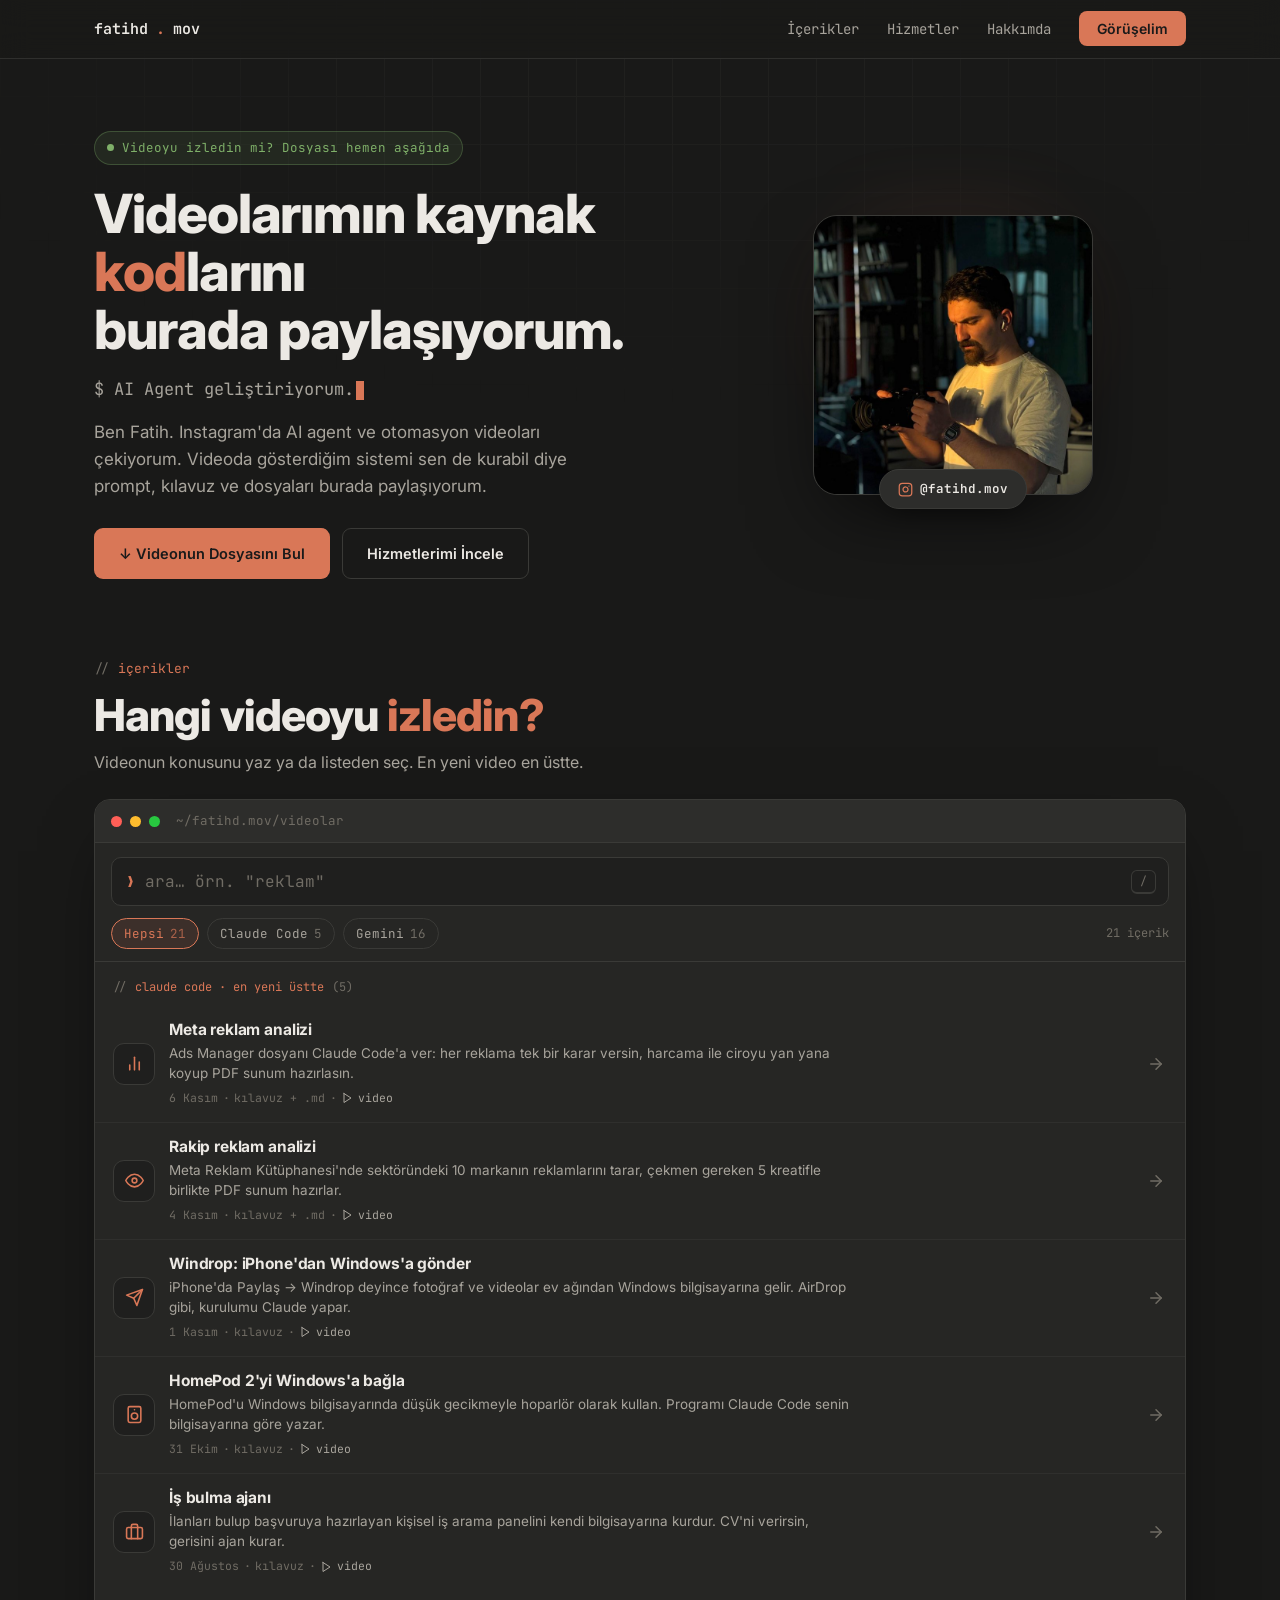
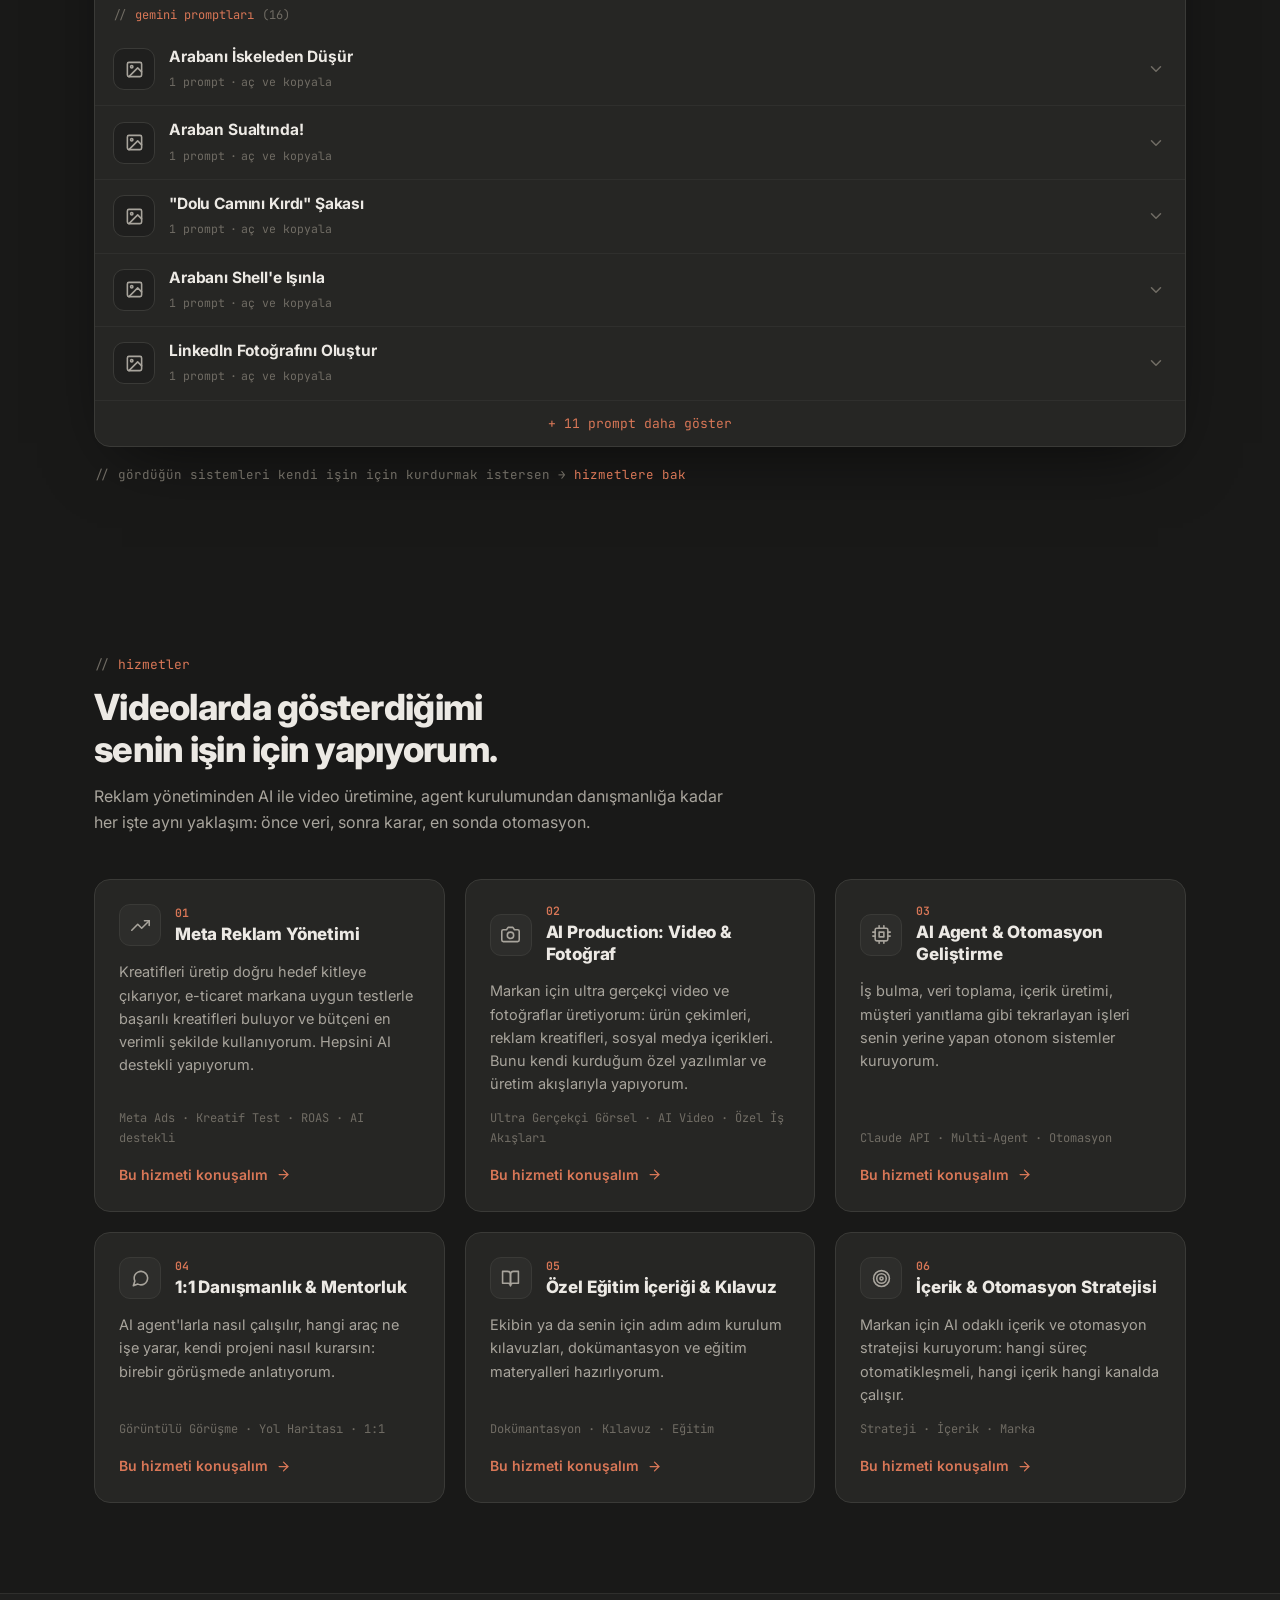
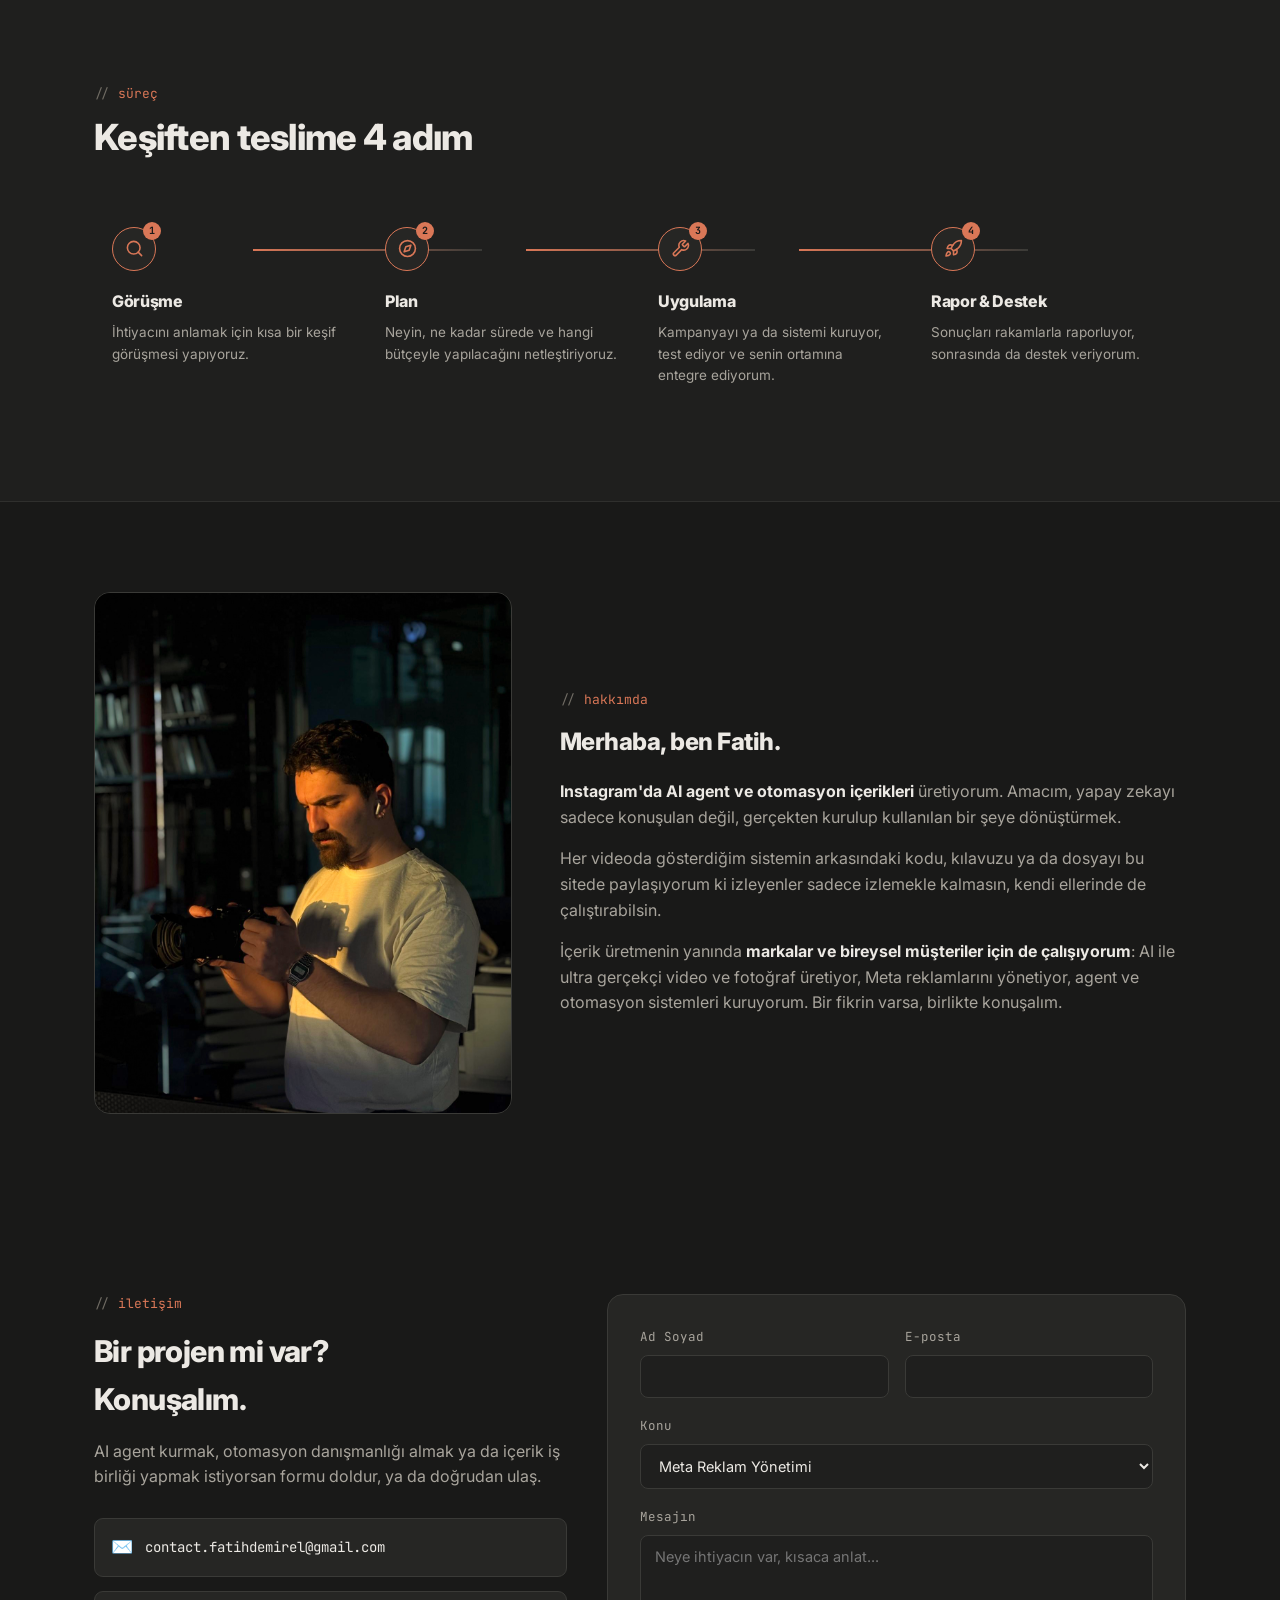
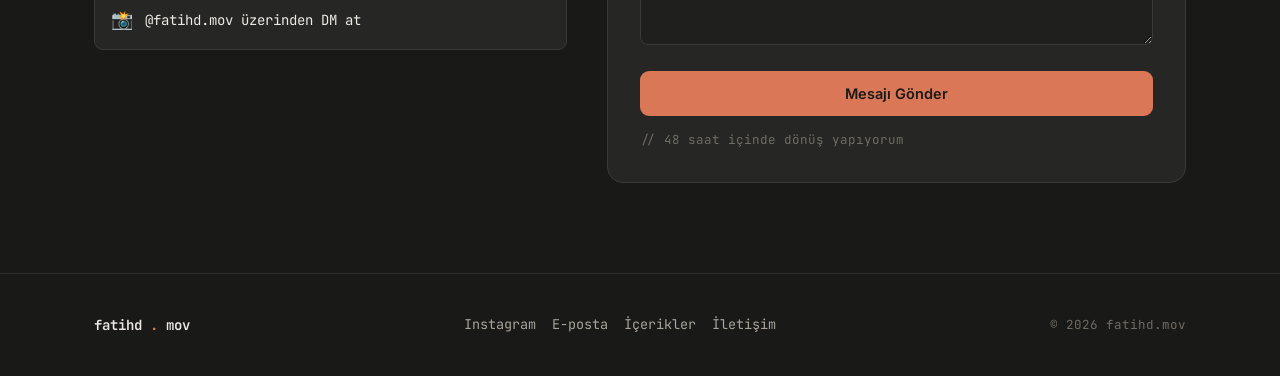
==== commit 3aaaca04: "Ana sayfayı aranabilir tek içerik listesiyle yeniden kur, hizmetleri güncelle Sık video yüklemeyle "" ====
--- a/index.html
+++ b/index.html
@@ -3,8 +3,8 @@
 <head>
 <meta charset="UTF-8">
 <meta name="viewport" content="width=device-width, initial-scale=1.0">
-<title>fatihd.mov — AI Agent Builder & İçerik Üreticisi</title>
-<meta name="description" content="Instagram videolarımdaki AI agent ve otomasyon içeriklerinin kaynaklarını buradan indir. AI agent geliştirme, danışmanlık ve içerik üretimi hizmetleri.">
+<title>fatihd.mov — Videolardaki prompt, kılavuz ve dosyalar</title>
+<meta name="description" content="Instagram videolarımda bahsettiğim Claude Code kılavuzları, Gemini promptları ve dosyalar. Videonun konusunu yaz, aradığını bul. AI agent geliştirme ve danışmanlık hizmetleri.">
 <link rel="icon" href="data:image/svg+xml,<svg xmlns=%22http://www.w3.org/2000/svg%22 viewBox=%220 0 100 100%22><rect width=%22100%22 height=%22100%22 rx=%2222%22 fill=%22%23191918%22/><text x=%2250%22 y=%2266%22 font-size=%2258%22 text-anchor=%22middle%22 fill=%22%23d97757%22 font-family=%22monospace%22>&gt;_</text></svg>">
 <link rel="stylesheet" href="css/style.css">
 </head>
@@ -12,18 +12,16 @@
 
 <noscript>
   <div style="background:#d97757;color:#1a1a1a;text-align:center;padding:14px 20px;font-family:monospace;font-size:14px;">
-    JavaScript kapalı görünüyor, bu yüzden içerik listesi görüntülenemiyor.
-    Son video dosyasını doğrudan <a href="assets/downloads/is-bulma-ajani-kilavuz.pdf" style="color:#1a1a1a;text-decoration:underline;font-weight:700;">buradan indirebilirsin</a>
-    ya da <a href="mailto:contact.fatihdemirel@gmail.com" style="color:#1a1a1a;text-decoration:underline;font-weight:700;">e-posta ile</a> ulaşabilirsin.
+    JavaScript kapalı görünüyor, bu yüzden içerik listesi açılamıyor. Tarayıcında JavaScript'i aç
+    ya da <a href="https://instagram.com/fatihd.mov" style="color:#1a1a1a;text-decoration:underline;font-weight:700;">Instagram'dan DM at</a>.
   </div>
 </noscript>
 
 <nav class="nav">
   <div class="nav-inner">
-    <div class="brand">fatihd<span class="dot">.</span>mov</div>
+    <a class="brand" href="index.html" aria-label="fatihd.mov ana sayfa">fatihd<span class="dot">.</span>mov</a>
     <ul class="nav-links" id="navLinks">
-      <li><a href="#drops">Kaynaklar</a></li>
-      <li><a href="prompts.html">Promptlar</a></li>
+      <li><a href="#icerikler">İçerikler</a></li>
       <li><a href="#services">Hizmetler</a></li>
       <li><a href="#about">Hakkımda</a></li>
       <li><a class="nav-cta" href="#contact">Görüşelim</a></li>
@@ -32,56 +30,58 @@
   </div>
 </nav>
 
-<!-- ============ HERO ============ -->
+<!-- ============ HERO (kısa tanıtım + fotoğraf) ============ -->
 <header class="wrap hero">
-  <div>
-    <div class="hero-kicker"><span class="pulse"></span> Videoyu izledin mi? Aradığın dosya birazdan aşağıda</div>
+  <div class="hero-text">
+    <div class="hero-kicker"><span class="pulse"></span> Videoyu izledin mi? Dosyası hemen aşağıda</div>
     <h1>Videolarımın kaynak <span>kod</span>larını<br> burada paylaşıyorum.</h1>
-    <p class="hero-sub mono" style="min-height:24px;">$ <span id="typed-line"></span><span class="caret"></span></p>
-    <p class="hero-sub">AI agent'lar geliştiriyor, bunları Instagram'da anlatıyor ve videoda bahsettiğim kılavuz/dosyaları bu sitede indirmene açıyorum. Aşağıdan son videonun içeriğine direkt ulaşabilirsin.</p>
+    <p class="hero-sub mono hero-typed">$ <span id="typed-line"></span><span class="caret"></span></p>
+    <p class="hero-sub">Ben Fatih. Instagram'da AI agent ve otomasyon videoları çekiyorum. Videoda gösterdiğim sistemi sen de kurabil diye prompt, kılavuz ve dosyaları burada paylaşıyorum.</p>
     <div class="hero-ctas">
-      <a href="#latest" class="btn btn-primary">⬇ Son Video İçeriğini Al</a>
-      <a href="#services" class="btn btn-ghost">Hizmetlerimi İncele</a>
+      <a href="#icerikler" class="btn btn-primary">↓ Videonun Dosyasını Bul</a>
+      <a href="#services" class="btn btn-ghost hide-sm">Hizmetlerimi İncele</a>
     </div>
   </div>
   <div class="hero-portrait">
     <div class="portrait-glow"></div>
     <div class="portrait-frame">
-      <img src="assets/img/fatih-portrait.jpg" alt="Fatih Demirel" loading="eager">
-    </div>
-    <div class="portrait-badge"><svg class="ico" viewBox="0 0 24 24" fill="none" stroke="currentColor" stroke-width="2" stroke-linecap="round" stroke-linejoin="round"><rect x="2" y="2" width="20" height="20" rx="5"/><path d="M16 11.37A4 4 0 1 1 12.63 8 4 4 0 0 1 16 11.37z"/><line x1="17.5" y1="6.5" x2="17.51" y2="6.5"/></svg> <b>@fatihd.mov</b></div>
+      <img src="assets/img/fatih-portrait-720.jpg" alt="Fatih Demirel" width="720" height="960" loading="eager">
+    </div>
+    <a class="portrait-badge" href="https://instagram.com/fatihd.mov" target="_blank" rel="noopener"><svg class="ico" viewBox="0 0 24 24" fill="none" stroke="currentColor" stroke-width="2" stroke-linecap="round" stroke-linejoin="round"><rect x="2" y="2" width="20" height="20" rx="5"/><path d="M16 11.37A4 4 0 1 1 12.63 8 4 4 0 0 1 16 11.37z"/><line x1="17.5" y1="6.5" x2="17.51" y2="6.5"/></svg> <b>@fatihd.mov</b></a>
   </div>
 </header>
 
-<!-- ============ LATEST DROP ============ -->
-<section class="latest" id="latest">
+<!-- ============ İÇERİK BULUCU ============ -->
+<section class="finder-section" id="icerikler">
   <div class="wrap">
-    <div class="section-eyebrow">öncelik #1</div>
-    <div class="section-head">
-      <h2>Son videonun kaynağı</h2>
-      <p>Instagram'da az önce izlediğin videoda bahsettiğim dosya burada. Doğrudan indir.</p>
-    </div>
-    <div class="latest-card spot" id="latest-drop-mount">
-      <!-- JS ile dolduruluyor: js/drops.js + js/main.js -->
-    </div>
-  </div>
-</section>
-
-<!-- ============ CONTENT LIBRARY ============ -->
-<section id="drops">
-  <div class="wrap reveal">
-    <div class="section-eyebrow">arşiv</div>
-    <div class="section-head">
-      <h2>Tüm video kaynakları</h2>
-      <p>Daha önceki videolarda paylaştığım tüm kılavuz, PDF ve dosyalar. Videonun adına veya konusuna göre ara.</p>
-    </div>
-    <div class="lib-controls">
-      <div class="search-box">
-        🔎 <input type="text" id="drop-search" placeholder="video adı veya konu ara... (örn: ajan, otomasyon)">
-      </div>
-    </div>
-    <div class="tag-filter" id="tag-filter" style="margin-bottom:28px;"></div>
-    <div class="drop-grid" id="drop-grid"></div>
+    <div class="section-eyebrow">içerikler</div>
+    <h2 class="finder-title">Hangi videoyu <span>izledin?</span></h2>
+    <p class="finder-lead">Videonun konusunu yaz ya da listeden seç. En yeni video en üstte.</p>
+
+    <div class="finder">
+      <div class="term-bar">
+        <span class="term-dot r"></span><span class="term-dot y"></span><span class="term-dot g"></span>
+        <span class="term-title">~/fatihd.mov/videolar</span>
+      </div>
+      <div class="finder-search" role="search">
+        <div class="finder-box" id="finder-box">
+          <span class="finder-chev" aria-hidden="true">❯</span>
+          <input type="search" id="finder-input" autocomplete="off" spellcheck="false" enterkeyhint="search"
+                 placeholder='ara… örn. "reklam"' aria-label="Videolarda ara">
+          <button type="button" class="finder-clear" id="finder-clear" aria-label="Aramayı temizle" hidden>
+            <svg class="ico" viewBox="0 0 24 24" fill="none" stroke="currentColor" stroke-width="2" stroke-linecap="round" stroke-linejoin="round"><line x1="18" y1="6" x2="6" y2="18"/><line x1="6" y1="6" x2="18" y2="18"/></svg>
+          </button>
+          <kbd class="finder-kbd" aria-hidden="true">/</kbd>
+        </div>
+        <div class="finder-filters">
+          <div class="finder-chips" id="finder-chips" role="group" aria-label="Türe göre filtrele"></div>
+          <span class="finder-count" id="finder-count" aria-live="polite"></span>
+        </div>
+      </div>
+      <div class="finder-list" id="finder-list"></div>
+    </div>
+
+    <p class="finder-foot">// gördüğün sistemleri kendi işin için kurdurmak istersen → <a href="#services">hizmetlere bak</a></p>
   </div>
 </section>
 
@@ -90,75 +90,70 @@
   <div class="wrap reveal">
     <div class="section-eyebrow">hizmetler</div>
     <div class="section-head">
-      <h2>Sadece içerik değil, <br>çözüm de üretiyorum.</h2>
-      <p>Videolarda gördüğün agent ve otomasyon sistemlerini kurumun veya kendi işin için de kurabilirim.</p>
-    </div>
-    <div class="service-accordion" id="service-accordion">
-
-      <div class="service-row">
-        <button class="service-row-head" aria-expanded="false">
-          <span class="srow-num">01</span>
-          <span class="srow-icon"><svg viewBox="0 0 24 24" fill="none" stroke="currentColor" stroke-width="2" stroke-linecap="round" stroke-linejoin="round"><rect x="4" y="4" width="16" height="16" rx="2"/><rect x="9" y="9" width="6" height="6"/><line x1="9" y1="1" x2="9" y2="4"/><line x1="15" y1="1" x2="15" y2="4"/><line x1="9" y1="20" x2="9" y2="23"/><line x1="15" y1="20" x2="15" y2="23"/><line x1="20" y1="9" x2="23" y2="9"/><line x1="20" y1="14" x2="23" y2="14"/><line x1="1" y1="9" x2="4" y2="9"/><line x1="1" y1="14" x2="4" y2="14"/></svg></span>
-          <span class="srow-title">AI Agent & Otomasyon Geliştirme</span>
-          <span class="srow-chevron"><svg viewBox="0 0 24 24" fill="none" stroke="currentColor" stroke-width="2" stroke-linecap="round" stroke-linejoin="round"><polyline points="6 9 12 15 18 9"/></svg></span>
-        </button>
-        <div class="service-row-body">
-          <div class="service-row-body-inner">
-            <p>İşini kolaylaştıracak otonom ajanlar: iş bulma, veri toplama, içerik üretimi, müşteri yanıtlama gibi tekrarlayan süreçleri senin yerine yapan sistemler kuruyorum.</p>
-            <div class="service-skills">Claude API &nbsp;·&nbsp; Multi-Agent &nbsp;·&nbsp; Otomasyon</div>
-            <a class="service-cta" href="#contact" data-topic="AI Agent & Otomasyon Geliştirme">Bu hizmeti konuşalım <svg viewBox="0 0 24 24" fill="none" stroke="currentColor" stroke-width="2" stroke-linecap="round" stroke-linejoin="round"><line x1="5" y1="12" x2="19" y2="12"/><polyline points="12 5 19 12 12 19"/></svg></a>
-          </div>
-        </div>
-      </div>
-
-      <div class="service-row">
-        <button class="service-row-head" aria-expanded="false">
-          <span class="srow-num">02</span>
-          <span class="srow-icon"><svg viewBox="0 0 24 24" fill="none" stroke="currentColor" stroke-width="2" stroke-linecap="round" stroke-linejoin="round"><path d="M21 11.5a8.38 8.38 0 0 1-.9 3.8 8.5 8.5 0 0 1-7.6 4.7 8.38 8.38 0 0 1-3.8-.9L3 21l1.9-5.7a8.38 8.38 0 0 1-.9-3.8 8.5 8.5 0 0 1 4.7-7.6 8.38 8.38 0 0 1 3.8-.9h.5a8.48 8.48 0 0 1 8 8v.5z"/></svg></span>
-          <span class="srow-title">1:1 Danışmanlık & Mentorluk</span>
-          <span class="srow-chevron"><svg viewBox="0 0 24 24" fill="none" stroke="currentColor" stroke-width="2" stroke-linecap="round" stroke-linejoin="round"><polyline points="6 9 12 15 18 9"/></svg></span>
-        </button>
-        <div class="service-row-body">
-          <div class="service-row-body-inner">
-            <p>AI agent'larla nasıl çalışılır, hangi araç ne işe yarar, kendi projeni nasıl kurarsın — birebir görüşmede anlatıyorum.</p>
-            <div class="service-skills">Görüntülü Görüşme &nbsp;·&nbsp; Roadmap &nbsp;·&nbsp; 1:1</div>
-            <a class="service-cta" href="#contact" data-topic="1:1 Danışmanlık / Mentorluk">Bu hizmeti konuşalım <svg viewBox="0 0 24 24" fill="none" stroke="currentColor" stroke-width="2" stroke-linecap="round" stroke-linejoin="round"><line x1="5" y1="12" x2="19" y2="12"/><polyline points="12 5 19 12 12 19"/></svg></a>
-          </div>
-        </div>
-      </div>
-
-      <div class="service-row">
-        <button class="service-row-head" aria-expanded="false">
-          <span class="srow-num">03</span>
-          <span class="srow-icon"><svg viewBox="0 0 24 24" fill="none" stroke="currentColor" stroke-width="2" stroke-linecap="round" stroke-linejoin="round"><path d="M2 3h6a4 4 0 0 1 4 4v14a3 3 0 0 0-3-3H2z"/><path d="M22 3h-6a4 4 0 0 0-4 4v14a3 3 0 0 1 3-3h7z"/></svg></span>
-          <span class="srow-title">Özel Eğitim İçeriği & Kılavuz</span>
-          <span class="srow-chevron"><svg viewBox="0 0 24 24" fill="none" stroke="currentColor" stroke-width="2" stroke-linecap="round" stroke-linejoin="round"><polyline points="6 9 12 15 18 9"/></svg></span>
-        </button>
-        <div class="service-row-body">
-          <div class="service-row-body-inner">
-            <p>Ekibin veya senin için adım adım kurulum kılavuzları, dokümantasyonlar ve eğitim materyalleri hazırlıyorum.</p>
-            <div class="service-skills">Dokümantasyon &nbsp;·&nbsp; Kılavuz &nbsp;·&nbsp; Eğitim</div>
-            <a class="service-cta" href="#contact" data-topic="Özel Eğitim İçeriği & Kılavuz">Bu hizmeti konuşalım <svg viewBox="0 0 24 24" fill="none" stroke="currentColor" stroke-width="2" stroke-linecap="round" stroke-linejoin="round"><line x1="5" y1="12" x2="19" y2="12"/><polyline points="12 5 19 12 12 19"/></svg></a>
-          </div>
-        </div>
-      </div>
-
-      <div class="service-row">
-        <button class="service-row-head" aria-expanded="false">
-          <span class="srow-num">04</span>
-          <span class="srow-icon"><svg viewBox="0 0 24 24" fill="none" stroke="currentColor" stroke-width="2" stroke-linecap="round" stroke-linejoin="round"><circle cx="12" cy="12" r="10"/><circle cx="12" cy="12" r="6"/><circle cx="12" cy="12" r="2"/></svg></span>
-          <span class="srow-title">İçerik & Otomasyon Stratejisi</span>
-          <span class="srow-chevron"><svg viewBox="0 0 24 24" fill="none" stroke="currentColor" stroke-width="2" stroke-linecap="round" stroke-linejoin="round"><polyline points="6 9 12 15 18 9"/></svg></span>
-        </button>
-        <div class="service-row-body">
-          <div class="service-row-body-inner">
-            <p>Markanız için AI odaklı içerik ve otomasyon stratejisi kurguluyorum — hangi süreç otomatikleşmeli, hangi içerik hangi kanalda çalışır.</p>
-            <div class="service-skills">Strateji &nbsp;·&nbsp; İçerik &nbsp;·&nbsp; Marka</div>
-            <a class="service-cta" href="#contact" data-topic="İçerik & Otomasyon Stratejisi">Bu hizmeti konuşalım <svg viewBox="0 0 24 24" fill="none" stroke="currentColor" stroke-width="2" stroke-linecap="round" stroke-linejoin="round"><line x1="5" y1="12" x2="19" y2="12"/><polyline points="12 5 19 12 12 19"/></svg></a>
-          </div>
-        </div>
-      </div>
-
+      <h2>Videolarda gösterdiğimi<br>senin işin için yapıyorum.</h2>
+      <p>Reklam yönetiminden AI ile video üretimine, agent kurulumundan danışmanlığa kadar her işte aynı yaklaşım: önce veri, sonra karar, en sonda otomasyon.</p>
+    </div>
+
+    <div class="svc-grid">
+      <article class="svc-card">
+        <div class="svc-title-row">
+          <span class="svc-icon" aria-hidden="true"><svg viewBox="0 0 24 24" fill="none" stroke="currentColor" stroke-width="2" stroke-linecap="round" stroke-linejoin="round"><polyline points="23 6 13.5 15.5 8.5 10.5 1 18"/><polyline points="17 6 23 6 23 12"/></svg></span>
+          <h3><span class="svc-num">01</span>Meta Reklam Yönetimi</h3>
+        </div>
+        <p>Kreatifleri üretip doğru hedef kitleye çıkarıyor, e-ticaret markana uygun testlerle başarılı kreatifleri buluyor ve bütçeni en verimli şekilde kullanıyorum. Hepsini AI destekli yapıyorum.</p>
+        <div class="svc-skills">Meta Ads · Kreatif Test · ROAS · AI destekli</div>
+        <a class="service-cta" href="#contact" data-topic="Meta Reklam Yönetimi">Bu hizmeti konuşalım <svg viewBox="0 0 24 24" fill="none" stroke="currentColor" stroke-width="2" stroke-linecap="round" stroke-linejoin="round"><line x1="5" y1="12" x2="19" y2="12"/><polyline points="12 5 19 12 12 19"/></svg></a>
+      </article>
+
+      <article class="svc-card">
+        <div class="svc-title-row">
+          <span class="svc-icon" aria-hidden="true"><svg viewBox="0 0 24 24" fill="none" stroke="currentColor" stroke-width="2" stroke-linecap="round" stroke-linejoin="round"><path d="M23 19a2 2 0 0 1-2 2H3a2 2 0 0 1-2-2V8a2 2 0 0 1 2-2h4l2-3h6l2 3h4a2 2 0 0 1 2 2z"/><circle cx="12" cy="13" r="4"/></svg></span>
+          <h3><span class="svc-num">02</span>AI Production: Video &amp; Fotoğraf</h3>
+        </div>
+        <p>Markan için ultra gerçekçi video ve fotoğraflar üretiyorum: ürün çekimleri, reklam kreatifleri, sosyal medya içerikleri. Bunu kendi kurduğum özel yazılımlar ve üretim akışlarıyla yapıyorum.</p>
+        <div class="svc-skills">Ultra Gerçekçi Görsel · AI Video · Özel İş Akışları</div>
+        <a class="service-cta" href="#contact" data-topic="AI Production (Video &amp; Fotoğraf)">Bu hizmeti konuşalım <svg viewBox="0 0 24 24" fill="none" stroke="currentColor" stroke-width="2" stroke-linecap="round" stroke-linejoin="round"><line x1="5" y1="12" x2="19" y2="12"/><polyline points="12 5 19 12 12 19"/></svg></a>
+      </article>
+
+      <article class="svc-card">
+        <div class="svc-title-row">
+          <span class="svc-icon" aria-hidden="true"><svg viewBox="0 0 24 24" fill="none" stroke="currentColor" stroke-width="2" stroke-linecap="round" stroke-linejoin="round"><rect x="4" y="4" width="16" height="16" rx="2"/><rect x="9" y="9" width="6" height="6"/><line x1="9" y1="1" x2="9" y2="4"/><line x1="15" y1="1" x2="15" y2="4"/><line x1="9" y1="20" x2="9" y2="23"/><line x1="15" y1="20" x2="15" y2="23"/><line x1="20" y1="9" x2="23" y2="9"/><line x1="20" y1="14" x2="23" y2="14"/><line x1="1" y1="9" x2="4" y2="9"/><line x1="1" y1="14" x2="4" y2="14"/></svg></span>
+          <h3><span class="svc-num">03</span>AI Agent &amp; Otomasyon Geliştirme</h3>
+        </div>
+        <p>İş bulma, veri toplama, içerik üretimi, müşteri yanıtlama gibi tekrarlayan işleri senin yerine yapan otonom sistemler kuruyorum.</p>
+        <div class="svc-skills">Claude API · Multi-Agent · Otomasyon</div>
+        <a class="service-cta" href="#contact" data-topic="AI Agent &amp; Otomasyon Geliştirme">Bu hizmeti konuşalım <svg viewBox="0 0 24 24" fill="none" stroke="currentColor" stroke-width="2" stroke-linecap="round" stroke-linejoin="round"><line x1="5" y1="12" x2="19" y2="12"/><polyline points="12 5 19 12 12 19"/></svg></a>
+      </article>
+
+      <article class="svc-card">
+        <div class="svc-title-row">
+          <span class="svc-icon" aria-hidden="true"><svg viewBox="0 0 24 24" fill="none" stroke="currentColor" stroke-width="2" stroke-linecap="round" stroke-linejoin="round"><path d="M21 11.5a8.38 8.38 0 0 1-.9 3.8 8.5 8.5 0 0 1-7.6 4.7 8.38 8.38 0 0 1-3.8-.9L3 21l1.9-5.7a8.38 8.38 0 0 1-.9-3.8 8.5 8.5 0 0 1 4.7-7.6 8.38 8.38 0 0 1 3.8-.9h.5a8.48 8.48 0 0 1 8 8v.5z"/></svg></span>
+          <h3><span class="svc-num">04</span>1:1 Danışmanlık &amp; Mentorluk</h3>
+        </div>
+        <p>AI agent'larla nasıl çalışılır, hangi araç ne işe yarar, kendi projeni nasıl kurarsın: birebir görüşmede anlatıyorum.</p>
+        <div class="svc-skills">Görüntülü Görüşme · Yol Haritası · 1:1</div>
+        <a class="service-cta" href="#contact" data-topic="1:1 Danışmanlık / Mentorluk">Bu hizmeti konuşalım <svg viewBox="0 0 24 24" fill="none" stroke="currentColor" stroke-width="2" stroke-linecap="round" stroke-linejoin="round"><line x1="5" y1="12" x2="19" y2="12"/><polyline points="12 5 19 12 12 19"/></svg></a>
+      </article>
+
+      <article class="svc-card">
+        <div class="svc-title-row">
+          <span class="svc-icon" aria-hidden="true"><svg viewBox="0 0 24 24" fill="none" stroke="currentColor" stroke-width="2" stroke-linecap="round" stroke-linejoin="round"><path d="M2 3h6a4 4 0 0 1 4 4v14a3 3 0 0 0-3-3H2z"/><path d="M22 3h-6a4 4 0 0 0-4 4v14a3 3 0 0 1 3-3h7z"/></svg></span>
+          <h3><span class="svc-num">05</span>Özel Eğitim İçeriği &amp; Kılavuz</h3>
+        </div>
+        <p>Ekibin ya da senin için adım adım kurulum kılavuzları, dokümantasyon ve eğitim materyalleri hazırlıyorum.</p>
+        <div class="svc-skills">Dokümantasyon · Kılavuz · Eğitim</div>
+        <a class="service-cta" href="#contact" data-topic="Özel Eğitim İçeriği &amp; Kılavuz">Bu hizmeti konuşalım <svg viewBox="0 0 24 24" fill="none" stroke="currentColor" stroke-width="2" stroke-linecap="round" stroke-linejoin="round"><line x1="5" y1="12" x2="19" y2="12"/><polyline points="12 5 19 12 12 19"/></svg></a>
+      </article>
+
+      <article class="svc-card">
+        <div class="svc-title-row">
+          <span class="svc-icon" aria-hidden="true"><svg viewBox="0 0 24 24" fill="none" stroke="currentColor" stroke-width="2" stroke-linecap="round" stroke-linejoin="round"><circle cx="12" cy="12" r="10"/><circle cx="12" cy="12" r="6"/><circle cx="12" cy="12" r="2"/></svg></span>
+          <h3><span class="svc-num">06</span>İçerik &amp; Otomasyon Stratejisi</h3>
+        </div>
+        <p>Markan için AI odaklı içerik ve otomasyon stratejisi kuruyorum: hangi süreç otomatikleşmeli, hangi içerik hangi kanalda çalışır.</p>
+        <div class="svc-skills">Strateji · İçerik · Marka</div>
+        <a class="service-cta" href="#contact" data-topic="İçerik &amp; Otomasyon Stratejisi">Bu hizmeti konuşalım <svg viewBox="0 0 24 24" fill="none" stroke="currentColor" stroke-width="2" stroke-linecap="round" stroke-linejoin="round"><line x1="5" y1="12" x2="19" y2="12"/><polyline points="12 5 19 12 12 19"/></svg></a>
+      </article>
     </div>
   </div>
 </section>
@@ -181,18 +176,18 @@
         <div class="process-line"></div>
         <div class="num"><svg viewBox="0 0 24 24" fill="none" stroke="currentColor" stroke-width="2" stroke-linecap="round" stroke-linejoin="round"><circle cx="12" cy="12" r="10"/><polygon points="16.24 7.76 14.12 14.12 7.76 16.24 9.88 9.88 16.24 7.76"/></svg><span class="num-badge">2</span></div>
         <h4>Plan</h4>
-        <p>Hangi agent/otomasyonun ne kadar sürede kurulacağını netleştiriyoruz.</p>
+        <p>Neyin, ne kadar sürede ve hangi bütçeyle yapılacağını netleştiriyoruz.</p>
       </div>
       <div class="process-step">
         <div class="process-line"></div>
         <div class="num"><svg viewBox="0 0 24 24" fill="none" stroke="currentColor" stroke-width="2" stroke-linecap="round" stroke-linejoin="round"><path d="M14.7 6.3a1 1 0 0 0 0 1.4l1.6 1.6a1 1 0 0 0 1.4 0l3.77-3.77a6 6 0 0 1-7.94 7.94l-6.91 6.91a2.12 2.12 0 0 1-3-3l6.91-6.91a6 6 0 0 1 7.94-7.94z"/></svg><span class="num-badge">3</span></div>
-        <h4>Kurulum</h4>
-        <p>Sistemi kuruyor, test ediyor ve senin ortamına entegre ediyorum.</p>
+        <h4>Uygulama</h4>
+        <p>Kampanyayı ya da sistemi kuruyor, test ediyor ve senin ortamına entegre ediyorum.</p>
       </div>
       <div class="process-step">
         <div class="num"><svg viewBox="0 0 24 24" fill="none" stroke="currentColor" stroke-width="2" stroke-linecap="round" stroke-linejoin="round"><path d="M4.5 16.5c-1.5 1.26-2 5-2 5s3.74-.5 5-2c.71-.84.7-2.13-.09-2.91a2.18 2.18 0 0 0-2.91-.09z"/><path d="M12 15l-3-3a22 22 0 0 1 2-3.95A12.88 12.88 0 0 1 22 2c0 2.72-.78 7.5-6 11a22.35 22.35 0 0 1-4 2z"/><path d="M9 12H4s.55-3.03 2-4c1.62-1.08 5 0 5 0"/><path d="M12 15v5s3.03-.55 4-2c1.08-1.62 0-5 0-5"/></svg><span class="num-badge">4</span></div>
-        <h4>Teslim & Destek</h4>
-        <p>Kılavuzuyla birlikte teslim ediyorum, sonrasında destek veriyorum.</p>
+        <h4>Rapor & Destek</h4>
+        <p>Sonuçları rakamlarla raporluyor, sonrasında da destek veriyorum.</p>
       </div>
     </div>
   </div>
@@ -209,7 +204,7 @@
       <h2 style="margin-bottom:18px;">Merhaba, ben Fatih.</h2>
       <p><strong>Instagram'da AI agent ve otomasyon içerikleri</strong> üretiyorum. Amacım, yapay zekayı sadece konuşulan değil, gerçekten kurulup kullanılan bir şeye dönüştürmek.</p>
       <p>Her videoda gösterdiğim sistemin arkasındaki kodu, kılavuzu ya da dosyayı bu sitede paylaşıyorum ki izleyenler sadece izlemekle kalmasın, kendi ellerinde de çalıştırabilsin.</p>
-      <p>İçerik üretmenin yanında, aynı agent ve otomasyon sistemlerini <strong>markalar ve bireysel müşteriler için de kuruyorum</strong>. Bir fikrin varsa, birlikte konuşalım.</p>
+      <p>İçerik üretmenin yanında <strong>markalar ve bireysel müşteriler için de çalışıyorum</strong>: AI ile ultra gerçekçi video ve fotoğraf üretiyor, Meta reklamlarını yönetiyor, agent ve otomasyon sistemleri kuruyorum. Bir fikrin varsa, birlikte konuşalım.</p>
     </div>
   </div>
 </section>
@@ -228,15 +223,14 @@
     </div>
     <div class="form-card">
       <!--
-        FORMSPREE KURULUMU:
-        1) https://formspree.io adresinden ücretsiz hesap aç
-        2) Yeni bir form oluştur, sana verdiği "form ID"yi kopyala
-        3) Aşağıdaki action="https://formspree.io/f/YOUR_FORM_ID" kısmındaki
-           YOUR_FORM_ID yazan yeri kendi ID'inle değiştir.
-        Bağlanana kadar form, gönderilmeye çalışıldığında kullanıcıyı
-        e-posta/Instagram ile iletişime yönlendiren bir uyarı gösterir.
+        Form mesajları FormSubmit üzerinden contact.fatihdemirel@gmail.com adresine gelir
+        (hesap gerekmez). İLK gönderimde FormSubmit bu adrese bir "Activate Form" e-postası
+        yollar; o linke bir kez tıklanınca form çalışmaya başlar. Gönderim kodu: js/main.js
       -->
-      <form id="contact-form" action="https://formspree.io/f/YOUR_FORM_ID" method="POST">
+      <form id="contact-form" action="https://formsubmit.co/contact.fatihdemirel@gmail.com" method="POST">
+        <input type="hidden" name="_subject" value="fatihd.mov iletişim formu">
+        <input type="hidden" name="_template" value="table">
+        <input type="text" name="_honey" class="hp-field" tabindex="-1" autocomplete="off" aria-hidden="true">
         <div class="two-col">
           <div class="form-row">
             <label for="f-name">Ad Soyad</label>
@@ -250,6 +244,8 @@
         <div class="form-row">
           <label for="f-topic">Konu</label>
           <select id="f-topic" name="topic">
+            <option>Meta Reklam Yönetimi</option>
+            <option>AI Production (Video & Fotoğraf)</option>
             <option>AI Agent & Otomasyon Geliştirme</option>
             <option>1:1 Danışmanlık / Mentorluk</option>
             <option>Özel Eğitim İçeriği & Kılavuz</option>
@@ -276,7 +272,7 @@
     <div class="social-row">
       <a href="https://instagram.com/fatihd.mov" target="_blank" rel="noopener">Instagram</a>
       <a href="mailto:contact.fatihdemirel@gmail.com">E-posta</a>
-      <a href="#drops">Kaynaklar</a>
+      <a href="#icerikler">İçerikler</a>
       <a href="#contact">İletişim</a>
     </div>
     <div class="copyright">© <span id="year"></span> fatihd.mov</div>
@@ -284,6 +280,7 @@
 </footer>
 
 <script src="js/drops.js"></script>
+<script src="js/prompts.js"></script>
 <script src="js/main.js"></script>
 <script>document.getElementById('year').textContent = new Date().getFullYear();</script>
 </body>
--- a/css/style.css
+++ b/css/style.css
@@ -47,22 +47,18 @@
 .mono{ font-family: var(--mono); }
 .ico{ width:15px; height:15px; flex-shrink:0; vertical-align:-2.5px; }
 
-/* ---------- mouse spotlight (premium hover glow), applied via .spot ---------- */
-.spot{ position:relative; }
-.spot::before{
-  content:""; position:absolute; inset:0; z-index:0; opacity:0; pointer-events:none;
-  border-radius:inherit;
-  background: radial-gradient(360px circle at var(--mx,50%) var(--my,50%), rgba(217,119,87,0.14), transparent 68%);
-  transition: opacity .35s ease;
-}
-.spot:hover::before{ opacity:1; }
-.spot > *{ position:relative; z-index:1; }
+[id]{ scroll-margin-top: 76px; }
 
 .wrap{
   max-width: var(--maxw);
   margin: 0 auto;
   padding: 0 24px;
 }
+@media (max-width: 600px){ .wrap{ padding: 0 16px; } }
+
+/* touch vs mouse label swaps (e.g. "Bilgisayarına gönder" / "Linki kopyala") */
+.only-touch{ display:none; }
+@media (pointer: coarse){ .only-touch{ display:inline; } .only-mouse{ display:none; } }
 
 /* background grid / glow */
 body::before{
@@ -166,10 +162,22 @@
   .nav-toggle{ display:block; }
 }
 
-/* ---------- hero ---------- */
+/* ---------- buttons ---------- */
+.hero-ctas{ display:flex; gap:12px; flex-wrap:wrap; }
+.btn{
+  display:inline-flex; align-items:center; gap:8px;
+  padding: 13px 24px; border-radius:9px; font-weight:600; font-size:14.5px;
+  border:1px solid transparent; transition: all .2s ease;
+}
+.btn-primary{ background: var(--accent); color:#1a1a1a; }
+.btn-primary:hover{ background: var(--accent-hover); transform: translateY(-2px); box-shadow:0 10px 30px -10px rgba(217,119,87,.6); }
+.btn-ghost{ background: transparent; border-color: var(--border); color: var(--text); }
+.btn-ghost:hover{ border-color: var(--accent); color: var(--accent); transform: translateY(-2px); }
+
+/* ---------- hero: short intro with photo ---------- */
 .hero{
   position:relative; z-index:1;
-  padding: 100px 0 80px;
+  padding-top:72px; padding-bottom:40px; /* side padding comes from .wrap */
   display:grid; grid-template-columns: 1.1fr 0.9fr; gap:56px; align-items:center;
 }
 .hero-kicker{
@@ -178,43 +186,23 @@
   background: rgba(127,176,105,0.1); border:1px solid rgba(127,176,105,0.3);
   padding:6px 12px; border-radius:20px; margin-bottom:20px;
 }
-.hero-kicker .pulse{ width:7px;height:7px;border-radius:50%; background:var(--green); animation: pulse 1.6s infinite; }
+.hero-kicker .pulse{ width:7px; height:7px; border-radius:50%; background:var(--green); animation: pulse 1.6s infinite; }
 @keyframes pulse{ 0%,100%{ box-shadow:0 0 0 0 rgba(127,176,105,.5);} 50%{ box-shadow:0 0 0 6px rgba(127,176,105,0);} }
-
-.hero h1{
-  font-size: clamp(34px, 4.4vw, 54px);
-  line-height:1.08;
-  color: var(--text);
-}
+.hero h1{ font-size: clamp(34px, 4.4vw, 54px); line-height:1.08; color: var(--text); }
 .hero h1 span{ color: var(--accent); }
-.hero-sub{
-  margin-top:18px; font-size:17px; color: var(--text-dim); max-width:520px;
-}
-.hero-ctas{ display:flex; gap:14px; margin-top:32px; flex-wrap:wrap; }
-.btn{
-  display:inline-flex; align-items:center; gap:8px;
-  padding: 13px 24px; border-radius:9px; font-weight:600; font-size:14.5px;
-  border:1px solid transparent; transition: all .2s ease;
-}
-.btn-primary{ background: var(--accent); color:#1a1a1a; }
-.btn-primary:hover{ background: var(--accent-hover); transform: translateY(-2px); box-shadow:0 10px 30px -10px rgba(217,119,87,.6); }
-.btn-ghost{ background: transparent; border-color: var(--border); color: var(--text); }
-.btn-ghost:hover{ border-color: var(--accent); color: var(--accent); transform: translateY(-2px); }
-
-.hero-portrait{
-  position:relative; justify-self:center;
-}
+.hero-sub{ margin-top:16px; font-size:17px; color: var(--text-dim); max-width:520px; }
+.hero-typed{ min-height:24px; }
+.hero .hero-ctas{ margin-top:28px; }
+
+.hero-portrait{ position:relative; justify-self:center; }
 .portrait-frame{
-  width: 280px; height:280px; border-radius: 24px;
+  width:280px; height:280px; border-radius:24px; overflow:hidden; position:relative;
   background: linear-gradient(155deg, var(--surface), var(--surface-2));
-  border: 1px solid var(--border);
-  display:flex; align-items:center; justify-content:center;
-  font-family: var(--mono); color: var(--text-faint); font-size:13px;
-  position:relative; overflow:hidden;
+  border:1px solid var(--border);
   box-shadow: 0 30px 80px -20px rgba(0,0,0,.7);
+  transition: transform .3s ease-out;
 }
 .portrait-frame img{ width:100%; height:100%; object-fit:cover; }
-.portrait-frame .ph-avatar{ width:100%;height:100%; }
 .portrait-glow{
   position:absolute; inset:-40px; z-index:-1;
   background: radial-gradient(circle at 50% 40%, var(--accent-soft), transparent 65%);
@@ -226,16 +214,169 @@
   background: var(--surface-2); border:1px solid var(--border);
   padding:9px 18px; border-radius:30px; font-family:var(--mono); font-size:12.5px;
   color: var(--text-dim); white-space:nowrap;
-  box-shadow: 0 10px 24px -10px rgba(0,0,0,.5);
-}
+  box-shadow: 0 10px 24px -10px rgba(0,0,0,.5); transition: border-color .2s ease;
+}
+.portrait-badge:hover{ border-color: var(--accent); }
 .portrait-badge b{ color: var(--text); font-weight:600; }
 .portrait-badge .ico{ color: var(--accent); }
 
 @media (max-width: 900px){
-  .hero{ grid-template-columns:1fr; padding-top:56px; text-align:center; }
+  .hero{ grid-template-columns:1fr; gap:34px; padding-top:40px; padding-bottom:24px; text-align:center; }
   .hero-sub{ margin-left:auto; margin-right:auto; }
   .hero-ctas{ justify-content:center; }
   .hero-portrait{ order:-1; }
+}
+@media (max-width: 600px){
+  .hero{ padding-top:28px; gap:30px; }
+  .portrait-frame{ width:184px; height:184px; border-radius:20px; }
+  .portrait-badge{ padding:7px 14px; font-size:12px; }
+  .hero-kicker{ margin-bottom:14px; font-size:12px; }
+  .hero h1{ font-size:30px; }
+  .hero-sub{ font-size:15.5px; margin-top:12px; }
+  .hero-typed{ font-size:14px; white-space:nowrap; } /* longest phrase fits on one line, no jumping */
+  .hero .hero-ctas{ margin-top:20px; }
+  .hide-sm{ display:none; }
+}
+
+/* ---------- content finder ---------- */
+.finder-section{ padding: 40px 0 80px; }
+.finder-title{ font-size: clamp(30px, 4vw, 44px); line-height:1.08; }
+.finder-title span{ color: var(--accent); }
+.finder-lead{ margin-top:10px; color: var(--text-dim); font-size:16px; }
+
+.finder{
+  margin-top:24px;
+  background: var(--surface); border:1px solid var(--border); border-radius: var(--radius-lg);
+  box-shadow: 0 24px 70px -28px rgba(0,0,0,.7);
+  overflow: clip; /* not hidden: keeps the search bar sticky */
+}
+.finder .term-bar{ padding:11px 16px; }
+.finder-search{
+  position: sticky; top: 64px; z-index:5;
+  background: var(--surface); border-bottom:1px solid var(--border);
+  padding: 14px 16px 0;
+}
+.finder-box{
+  display:flex; align-items:center; gap:10px; cursor:text;
+  background: var(--bg-alt); border:1px solid var(--border); border-radius:10px;
+  padding: 0 12px 0 14px; transition: border-color .2s ease, box-shadow .2s ease;
+}
+.finder-box:focus-within{ border-color: var(--accent); box-shadow: 0 0 0 3px var(--accent-soft); }
+.finder-chev{ color: var(--accent); font-family: var(--mono); font-weight:700; font-size:15px; }
+.finder-box input{
+  flex:1; min-width:0; padding:13px 0;
+  background:none; border:none; outline:none; color: var(--text);
+  font-family: var(--mono); font-size:16px; /* 16px: iOS zoom yapmasın */
+}
+.finder-box input::placeholder{ color: var(--text-faint); }
+.finder-box input::-webkit-search-cancel-button{ display:none; }
+.finder-clear{
+  display:flex; align-items:center; justify-content:center; width:28px; height:28px;
+  background: var(--surface-2); border:1px solid var(--border); border-radius:7px; color: var(--text-dim);
+}
+.finder-clear[hidden]{ display:none; }
+.finder-clear:hover{ color: var(--accent); border-color: var(--accent); }
+.finder-kbd{
+  font-family: var(--mono); font-size:11.5px; color: var(--text-faint);
+  border:1px solid var(--border); border-bottom-width:2px; border-radius:6px; padding:1px 8px;
+}
+.finder-box:focus-within .finder-kbd{ display:none; }
+@media (pointer: coarse){ .finder-kbd{ display:none; } }
+.finder-filters{
+  display:flex; align-items:center; gap:12px; padding:12px 0;
+}
+.finder-chips{ display:flex; gap:8px; overflow-x:auto; scrollbar-width:none; }
+.finder-chips::-webkit-scrollbar{ display:none; }
+.finder-chips .tag-pill{ white-space:nowrap; padding:6px 12px; }
+.tag-pill .n{ color: var(--text-faint); margin-left:6px; }
+.tag-pill.active .n{ color: inherit; opacity:.7; }
+.finder-count{ margin-left:auto; flex-shrink:0; font-family: var(--mono); font-size:12px; color: var(--text-faint); }
+
+.finder-group{
+  display:flex; align-items:center; gap:8px;
+  padding:16px 18px 8px; font-family: var(--mono); font-size:12px; color: var(--accent);
+}
+.finder-group::before{ content:"//"; color: var(--text-faint); }
+.finder-group .n{ color: var(--text-faint); }
+.finder-group + .item{ border-top:none; }
+
+.item{ position:relative; border-top:1px solid var(--border-soft); scroll-margin-top:190px; } /* nav + sticky search */
+.item-row{
+  display:grid; grid-template-columns: 42px minmax(0,1fr) 20px; gap:14px; align-items:center;
+  padding:14px 18px; transition: background .15s ease;
+}
+.item:hover > .item-row, .item[open] > .item-row, .item:focus-within > .item-row{ background: var(--surface-2); }
+.item-icon{
+  width:42px; height:42px; border-radius:11px;
+  display:flex; align-items:center; justify-content:center;
+  background: var(--bg-alt); border:1px solid var(--border); color: var(--accent);
+}
+.item-icon svg{ width:19px; height:19px; }
+.item-icon.muted{ color: var(--text-dim); }
+.item-main{ display:block; min-width:0; }
+.item-title{ display:block; font-size:15.5px; font-weight:700; line-height:1.3; letter-spacing:-0.01em; color: var(--text); }
+.item-link{ color: inherit; outline:none; }
+.item-link::after{ content:""; position:absolute; inset:0; z-index:1; } /* whole row clickable */
+.item-link:focus-visible::after{ outline:2px solid var(--accent); outline-offset:-2px; border-radius:2px; }
+.item-sub{ margin-top:3px; max-width:76ch; color: var(--text-dim); font-size:13.5px; line-height:1.5; }
+/* separators: each part starts with "·"; the one at the start of a line is clipped away */
+.item-meta{
+  margin-top:6px; margin-left:-16px; clip-path: inset(-4px -4px -4px 16px);
+  display:flex; flex-wrap:wrap; align-items:center; row-gap:3px;
+  font-family: var(--mono); font-size:11.5px; color: var(--text-faint);
+}
+.item-meta > *::before{ content:"·"; display:inline-block; width:16px; text-align:center; color: var(--text-faint); }
+.item-reel{ position:relative; z-index:2; color: var(--text-dim); display:inline-flex; align-items:center; gap:5px; }
+.item-reel::before{ margin-right:-5px; } /* cancel the flex gap after the separator */
+.item-reel .ico{ width:12px; height:12px; }
+.item-reel:hover{ color: var(--accent); }
+.badge-new{
+  display:inline-block; margin-left:8px; vertical-align:2px;
+  font-family: var(--mono); font-size:10px; font-weight:700; letter-spacing:.06em;
+  color:#1a1a1a; background: var(--green); border-radius:5px; padding:2px 6px;
+}
+.item-go{ color: var(--text-faint); display:flex; transition: transform .2s ease, color .2s ease; }
+.item-go svg{ width:18px; height:18px; }
+.item:hover .item-go{ color: var(--accent); transform: translateX(3px); }
+details.item > summary{ list-style:none; cursor:pointer; }
+details.item > summary::-webkit-details-marker{ display:none; }
+details.item:hover .item-go{ transform:none; }
+details.item[open] .item-go{ transform: rotate(180deg); color: var(--accent); }
+details.item > summary:focus-visible{ outline:2px solid var(--accent); outline-offset:-2px; }
+.item-body{ display:grid; gap:10px; padding: 4px 18px 18px 74px; background: var(--surface-2); }
+.item-body .prompt-item{ background: var(--bg-alt); }
+.item.flash > .item-row{ animation: flash 1.8s ease; }
+@keyframes flash{ 0%,35%{ background: var(--accent-soft); } 100%{ background: transparent; } }
+
+.finder-more{
+  display:block; width:100%; padding:14px 18px; text-align:center;
+  background:none; border:none; border-top:1px solid var(--border-soft);
+  font-family: var(--mono); font-size:13px; color: var(--accent);
+}
+.finder-more:hover{ background: var(--surface-2); }
+.finder-empty{ padding:36px 22px 40px; text-align:center; font-family: var(--mono); }
+.finder-empty .cmd{ color: var(--text-faint); font-size:13px; overflow-wrap:anywhere; }
+.finder-empty p{ margin-top:12px; color: var(--text-dim); font-family: var(--sans); font-size:14.5px; }
+.finder-empty a, .finder-empty button{ color: var(--accent); text-decoration:underline; background:none; border:none; padding:0; font:inherit; }
+.finder-foot{ margin-top:18px; font-family: var(--mono); font-size:12.5px; color: var(--text-faint); }
+.finder-foot a{ color: var(--accent); }
+.finder-foot a:hover{ text-decoration:underline; }
+
+@media (max-width: 600px){
+  .finder-section{ padding: 32px 0 56px; }
+  .finder-title{ font-size:28px; }
+  .finder-lead{ font-size:15px; }
+  .finder{ margin-top:18px; border-radius:14px; }
+  .finder-search{ padding:12px 12px 0; }
+  .finder-filters{ padding:10px 0; }
+  .finder-count{ display:none; }
+  .item-row{ grid-template-columns: 36px minmax(0,1fr) 16px; gap:12px; padding:13px 14px; }
+  .item-icon{ width:36px; height:36px; border-radius:10px; }
+  .item-icon svg{ width:17px; height:17px; }
+  .item-title{ font-size:15px; }
+  .item-sub{ display:-webkit-box; -webkit-line-clamp:2; -webkit-box-orient:vertical; overflow:hidden; }
+  .item-body{ padding: 4px 14px 16px; }
+  .finder-group{ padding:14px 14px 6px; }
 }
 
 /* ---------- section shell ---------- */
@@ -246,144 +387,55 @@
   display:flex; align-items:center; gap:8px;
 }
 .section-eyebrow::before{ content:"//"; color: var(--text-faint); }
-.section-head h2{ font-size: clamp(26px,3vw,36px); }
+.section-head h2{ font-size: clamp(26px,3vw,36px); line-height:1.15; }
 .section-head p{ margin-top:14px; color: var(--text-dim); font-size:16px; }
 .center{ text-align:center; margin-left:auto; margin-right:auto; }
 
-/* ---------- latest drop ---------- */
-.latest{ background: var(--bg-alt); border-top:1px solid var(--border-soft); border-bottom:1px solid var(--border-soft); }
-.latest-card{
-  display:grid; grid-template-columns: auto 1fr auto; gap:24px; align-items:center;
-  background: var(--surface); border:1px solid var(--border); border-radius: var(--radius-lg);
-  padding: 30px 32px;
-}
-.latest-preview{
-  width:190px; flex-shrink:0; border-radius:10px; overflow:hidden;
-  background: var(--surface-2); border:1px solid var(--border);
-  box-shadow: 0 14px 30px -14px rgba(0,0,0,.55);
-}
-.lp-bar{
-  display:flex; gap:5px; padding:9px 11px; background: var(--bg-alt);
-  border-bottom:1px solid var(--border);
-}
-.lp-dot{ width:7px; height:7px; border-radius:50%; }
-.lp-dot.r{ background:#ff5f57; } .lp-dot.y{ background:#febc2e; } .lp-dot.g{ background:#28c840; }
-.lp-body{ padding:14px 12px; font-family: var(--mono); font-size:10.5px; }
-.lp-line{ display:flex; align-items:center; gap:6px; color: var(--text); margin-bottom:7px; overflow:hidden; text-overflow:ellipsis; white-space:nowrap; }
-.lp-line .ico{ width:12px; height:12px; color: var(--accent); flex-shrink:0; }
-.lp-line.dim{ color: var(--text-faint); }
-@media (max-width: 760px){ .latest-preview{ width:100%; } }
-.latest-tag{
-  display:inline-block; font-family:var(--mono); font-size:11.5px; color:var(--green);
-  background: rgba(127,176,105,.1); border:1px solid rgba(127,176,105,.3);
-  padding:3px 10px; border-radius:12px; margin-bottom:10px;
-}
-.latest-body h3{ font-size:22px; margin-bottom:8px; }
-.latest-body p{ color: var(--text-dim); font-size:15px; max-width:560px; }
-.latest-meta{ margin-top:10px; font-family:var(--mono); font-size:12.5px; color:var(--text-faint); }
-.latest-actions{ display:flex; flex-direction:column; gap:10px; }
-@media (max-width: 760px){
-  .latest-card{ grid-template-columns:1fr; text-align:left; }
-  .latest-actions{ flex-direction:row; flex-wrap:wrap; }
-}
-
-/* ---------- library ---------- */
-.lib-controls{
-  display:flex; gap:12px; margin-bottom:32px; flex-wrap:wrap; align-items:center;
-}
-.search-box{
-  flex:1; min-width:220px; display:flex; align-items:center; gap:10px;
-  background: var(--surface); border:1px solid var(--border); border-radius:9px;
-  padding: 12px 16px; font-family: var(--mono); color:var(--text-dim);
-}
-.search-box input{
-  background:none; border:none; outline:none; color:var(--text); font-family:var(--mono);
-  font-size:14px; width:100%;
-}
-.tag-filter{
-  display:flex; gap:8px; flex-wrap:wrap;
-}
+/* ---------- pills & small buttons ---------- */
 .tag-pill{
   font-family: var(--mono); font-size:12.5px; color: var(--text-dim);
   border:1px solid var(--border); padding:8px 14px; border-radius:20px;
   background: var(--surface); transition: all .2s ease;
 }
-.tag-pill.active, .tag-pill:hover{ border-color: var(--accent); color: var(--accent); }
-
-.drop-grid{
-  display:grid; grid-template-columns: repeat(auto-fill, minmax(300px,1fr)); gap:20px;
-}
-.drop-card{
-  background: var(--surface); border:1px solid var(--border); border-radius: var(--radius);
-  padding: 24px; display:flex; flex-direction:column; gap:12px;
-  transition: transform .25s ease, border-color .25s ease, box-shadow .25s ease;
-}
-.drop-card:hover{
-  transform: translateY(-4px); border-color: var(--accent);
-  box-shadow: 0 20px 40px -20px rgba(0,0,0,.5);
-}
-.drop-card .latest-tag{ align-self:flex-start; }
-.drop-card h4{ font-size:17px; }
-.drop-card p{ color: var(--text-dim); font-size:14px; flex:1; }
-.drop-card .meta-row{
-  display:flex; justify-content:space-between; align-items:center;
-  font-family:var(--mono); font-size:12px; color:var(--text-faint);
-}
-.drop-card .dl-row{ display:flex; gap:10px; flex-wrap:wrap; margin-top:4px; }
+button.tag-pill:hover{ border-color: var(--text-faint); color: var(--text); }
+.tag-pill.active, .tag-pill.active:hover{ border-color: var(--accent); color: var(--accent); background: var(--accent-soft); }
 .mini-btn{
   font-family: var(--mono); font-size:12.5px; padding:8px 12px; border-radius:7px;
   border:1px solid var(--border); color: var(--text); display:inline-flex; align-items:center; gap:6px;
   transition: all .2s ease;
 }
 .mini-btn:hover{ border-color: var(--accent); color: var(--accent); background: var(--accent-soft); }
-.empty-state{
-  grid-column: 1/-1; text-align:center; padding:50px 20px; color:var(--text-faint); font-family:var(--mono);
-}
-
-/* ---------- services ---------- */
-/* ---------- services (interactive accordion) ---------- */
-.service-accordion{
-  border:1px solid var(--border); border-radius: var(--radius-lg);
-  background: var(--surface); overflow:hidden;
-}
-.service-row{ border-bottom:1px solid var(--border); position:relative; }
-.service-row:last-child{ border-bottom:none; }
-.service-row-head{
-  width:100%; display:flex; align-items:center; gap:20px;
-  padding:26px 28px; background:none; border:none; text-align:left; cursor:pointer;
-  color: var(--text); position:relative; z-index:1; transition: background .25s ease;
-}
-.service-row-head:hover{ background: var(--surface-2); }
-.srow-num{
-  font-family: var(--mono); font-size:13px; color: var(--text-faint);
-  flex-shrink:0; width:22px; transition: color .25s ease;
-}
-.srow-icon{
+
+/* ---------- services: equal cards ---------- */
+.svc-grid{ display:grid; grid-template-columns: repeat(3, minmax(0,1fr)); gap:20px; }
+.svc-card{
+  position:relative; overflow:hidden;
+  background: var(--surface); border:1px solid var(--border); border-radius: var(--radius-lg);
+  padding:24px 24px 22px; display:flex; flex-direction:column;
+  transition: border-color .25s ease, transform .25s ease, box-shadow .25s ease;
+}
+.svc-card::before{ /* accent line, appears on hover */
+  content:""; position:absolute; left:0; right:0; top:0; height:2px;
+  background: linear-gradient(90deg, var(--accent), transparent 75%);
+  opacity:0; transition: opacity .25s ease;
+}
+.svc-card:hover{ border-color: var(--text-faint); transform: translateY(-3px); box-shadow: 0 20px 40px -24px rgba(0,0,0,.6); }
+.svc-card:hover::before{ opacity:1; }
+.svc-title-row{ display:flex; align-items:center; gap:14px; }
+.svc-icon{
   flex-shrink:0; width:42px; height:42px; border-radius:11px;
   display:flex; align-items:center; justify-content:center;
   background: var(--surface-2); border:1px solid var(--border); color: var(--text-dim);
-  transition: all .3s ease;
-}
-.srow-icon svg{ width:19px; height:19px; }
-.srow-title{ font-size:18px; font-weight:700; flex:1; letter-spacing:-0.01em; }
-.srow-chevron{ flex-shrink:0; color: var(--text-faint); transition: transform .35s cubic-bezier(.16,.8,.3,1); }
-.srow-chevron svg{ width:18px; height:18px; }
-
-.service-row.active .srow-num,
-.service-row.active .srow-title{ color: var(--accent); }
-.service-row.active .srow-icon{
-  background: var(--accent-soft); border-color: var(--accent); color: var(--accent);
-}
-.service-row.active .srow-chevron{ transform: rotate(180deg); color: var(--accent); }
-
-.service-row-body{
-  max-height:0; overflow:hidden; transition: max-height .45s cubic-bezier(.16,.8,.3,1);
-}
-.service-row-body-inner{ padding: 0 28px 32px 90px; }
-.service-row-body-inner p{ color: var(--text-dim); font-size:15px; max-width:620px; margin-bottom:18px; }
-.service-skills{
-  font-family: var(--mono); font-size:12.5px; color: var(--text-faint); margin-bottom:20px;
-}
+  transition: all .25s ease;
+}
+.svc-icon svg{ width:19px; height:19px; }
+.svc-card:hover .svc-icon{ background: var(--accent-soft); border-color: var(--accent); color: var(--accent); }
+.svc-card h3{ font-size:17px; line-height:1.3; letter-spacing:-0.01em; }
+.svc-num{ display:block; margin-bottom:2px; font-family: var(--mono); font-size:11.5px; font-weight:600; color: var(--accent); letter-spacing:0; }
+.svc-card p{ margin-top:14px; color: var(--text-dim); font-size:14.5px; flex:1; }
+.svc-skills{ margin-top:14px; font-family: var(--mono); font-size:12px; color: var(--text-faint); }
+.svc-card .service-cta{ margin-top:16px; align-self:flex-start; }
+
 .service-cta{
   display:inline-flex; align-items:center; gap:8px;
   font-size:14px; font-weight:600; color: var(--accent);
@@ -393,11 +445,18 @@
 .service-cta:hover{ border-color: var(--accent); }
 .service-cta:hover svg{ transform: translateX(3px); }
 
+/* small "✻ AI destekli" pill (used on guide pages) */
+.svc-ai{
+  display:inline-flex; align-items:center; gap:6px;
+  font-family: var(--mono); font-size:12px; color: var(--accent);
+  border:1px solid rgba(217,119,87,.4); background: var(--accent-soft);
+  padding:4px 11px; border-radius:20px;
+}
+
+@media (max-width: 980px){ .svc-grid{ grid-template-columns: repeat(2, minmax(0,1fr)); } }
 @media (max-width: 640px){
-  .service-row-head{ padding:20px 18px; gap:14px; }
-  .srow-title{ font-size:15.5px; }
-  .srow-num{ display:none; }
-  .service-row-body-inner{ padding:0 18px 26px 18px; }
+  .svc-grid{ grid-template-columns: minmax(0,1fr); gap:14px; }
+  .svc-card{ padding:20px 18px; }
 }
 
 /* ---------- process (interactive, scroll-drawn line) ---------- */
@@ -489,37 +548,17 @@
 .form-status.show{ display:block; }
 .form-status.ok{ color: var(--green); }
 .form-status.err{ color: var(--red); }
+.form-status a{ text-decoration:underline; }
+.hp-field{ position:absolute; left:-9999px; width:1px; height:1px; opacity:0; }
 @media (max-width: 900px){ .contact-shell{ grid-template-columns:1fr; } }
 
-/* ---------- prompts page ---------- */
-.page-hero{
-  position:relative; z-index:1; padding: 64px 0 20px;
-}
+/* ---------- back link + copyable prompt blocks ---------- */
 .back-link{
   display:inline-flex; align-items:center; gap:8px;
   font-family: var(--mono); font-size:13.5px; color: var(--text-dim);
   margin-bottom:24px; transition: color .2s ease;
 }
 .back-link:hover{ color: var(--accent); }
-.page-hero h1{ font-size: clamp(28px, 3.6vw, 42px); }
-.page-hero p{ margin-top:12px; color: var(--text-dim); font-size:16px; }
-
-.prompt-grid{
-  display:grid; grid-template-columns: repeat(auto-fill, minmax(320px,1fr)); gap:20px;
-  padding-bottom: 100px;
-}
-.prompt-card{
-  background: var(--surface); border:1px solid var(--border); border-radius: var(--radius);
-  padding:22px; display:flex; flex-direction:column; gap:14px;
-  transition: border-color .25s ease, transform .25s ease;
-}
-.prompt-card:hover{ border-color: var(--accent); }
-.prompt-card-head{ display:flex; justify-content:space-between; align-items:flex-start; gap:10px; }
-.prompt-card-head h3{ font-size:16.5px; line-height:1.35; }
-.prompt-count{
-  flex-shrink:0; font-family: var(--mono); font-size:10.5px; color: var(--text-faint);
-  border:1px solid var(--border); padding:3px 8px; border-radius:10px; white-space:nowrap;
-}
 .prompt-item{
   background: var(--bg-alt); border:1px solid var(--border-soft); border-radius:8px;
   padding:14px 14px 12px;
@@ -546,14 +585,182 @@
 }
 .copy-btn:hover{ border-color: var(--accent); color: var(--accent); }
 .copy-btn.copied{ border-color: var(--green); color: var(--green); }
-.link-item{
-  display:flex; align-items:center; justify-content:space-between; gap:10px;
-}
-.link-item a{
-  font-family: var(--mono); font-size:12.5px; color: var(--blue);
-  overflow:hidden; text-overflow:ellipsis; white-space:nowrap; max-width:70%;
-}
-.link-item a:hover{ text-decoration:underline; }
+
+/* ---------- guide pages (homepod.html, windrop.html) ---------- */
+.guide-hero{
+  position:relative; z-index:1; padding-top:64px; padding-bottom:24px;
+}
+.guide-intro h1{ font-size: clamp(28px, 3.6vw, 42px); line-height:1.15; }
+.guide-intro > p{ margin:16px 0 26px; color: var(--text-dim); font-size:16px; max-width:600px; }
+.guide-intro > p strong{ color: var(--text); }
+.guide-facts{ margin:36px 0 0; display:grid; grid-template-columns: repeat(3,1fr); gap:24px; }
+.guide-facts dt{ font-family: var(--mono); font-size:12.5px; color: var(--accent); margin-bottom:4px; }
+.guide-facts dd{ margin:0; color: var(--text-dim); font-size:14.5px; }
+.guide-facts.four{ grid-template-columns: repeat(4,1fr); }
+.guide-section .guide-facts{ margin-top:0; }
+.guide-section{ padding:48px 0; }
+.guide-section .section-head{ margin-bottom:28px; }
+.guide-section code, .guide-faq code{
+  font-family: var(--mono); font-size:.9em; color: var(--text);
+  background: var(--surface-2); border-radius:4px; padding:1px 5px;
+}
+.guide-section .section-head a{ color: var(--accent); text-decoration:underline; }
+.flow{ list-style:none; margin:0; padding:0; display:grid; grid-auto-flow:column; grid-auto-columns:minmax(0,1fr); gap:28px; counter-reset:flow; }
+.flow-step{
+  counter-increment:flow; position:relative; min-width:0;
+  background: var(--surface); border:1px solid var(--border); border-radius: var(--radius);
+  padding:14px;
+}
+/* arrow between steps */
+.flow-step:not(:last-child)::after{
+  content:"→"; position:absolute; top:58px; right:-22px; width:16px; text-align:center;
+  color: var(--accent); font-family: var(--mono); font-size:15px;
+}
+.flow-visual{
+  height:96px; margin-bottom:14px; padding:10px; border-radius:8px;
+  background: var(--bg-alt); border:1px solid var(--border-soft);
+  display:flex; flex-direction:column; align-items:center; justify-content:center; gap:7px;
+  font-family: var(--mono); overflow:hidden;
+}
+.flow-folder, .flow-icon{ width:34px; height:34px; color: var(--accent); }
+.flow-label{ font-size:10.5px; color: var(--text-dim); }
+.flow-app{ font-size:12px; font-weight:600; color: var(--accent); white-space:nowrap; }
+.flow-pill{
+  font-size:11.5px; color: var(--accent); background: var(--accent-soft);
+  border:1px solid var(--accent); border-radius:12px; padding:2px 12px;
+}
+.flow-paste{ font-size:11px; color: var(--text-dim); }
+.flow-paste b{ color: var(--green); font-size:14px; }
+.flow-bubble{
+  align-self:flex-start; font-size:10.5px; color: var(--text-dim);
+  background: var(--surface-2); border-radius:8px; padding:3px 8px;
+}
+.flow-bubble.me{ align-self:flex-end; color:#1a1a1a; background: var(--accent); }
+.flow-step h3{ font-size:15px; line-height:1.3; margin-bottom:6px; }
+.flow-step h3::before{ content:counter(flow) ". "; color: var(--accent); font-family: var(--mono); font-weight:600; }
+.flow-step p{ color: var(--text-dim); font-size:13.5px; line-height:1.5; }
+
+@media (max-width: 1000px){
+  .flow{ grid-auto-flow:row; grid-template-columns:1fr; gap:26px; max-width:560px; }
+  .flow-step{ display:grid; grid-template-columns:130px 1fr; column-gap:16px; align-items:center; }
+  .flow-visual{ grid-row: span 2; margin-bottom:0; }
+  .flow-step h3{ align-self:end; }
+  .flow-step p{ align-self:start; }
+  .flow-step:not(:last-child)::after{ content:"↓"; top:auto; bottom:-23px; right:auto; left:50%; margin-left:-8px; }
+}
+
+.prompt-sheet .term-bar{ flex-wrap:wrap; }
+.prompt-copy{ margin-left:auto; padding:9px 16px; font-size:13.5px; border:none; }
+.prompt-copy.copied{ background: var(--green); }
+.prompt-sheet pre{
+  margin:0; padding:20px 22px; max-height:480px; overflow-y:auto;
+  font-family: var(--mono); font-size:13px; line-height:1.65; color: var(--text-dim);
+  white-space:pre-wrap; overflow-wrap:anywhere;
+}
+.prompt-sheet pre:focus-visible{ outline:2px solid var(--accent); outline-offset:-2px; }
+.prompt-sheet pre::-webkit-scrollbar{ width:8px; }
+.prompt-sheet pre::-webkit-scrollbar-thumb{ background: var(--border); border-radius:4px; }
+
+.guide-faq{ max-width:820px; border:1px solid var(--border); border-radius: var(--radius); background: var(--surface); }
+.guide-faq details{ border-bottom:1px solid var(--border); }
+.guide-faq details:last-child{ border-bottom:none; }
+.guide-faq summary{ cursor:pointer; padding:16px 20px; font-weight:600; font-size:15px; }
+.guide-faq summary:hover{ color: var(--accent); }
+.guide-faq p{ padding:0 20px 18px; color: var(--text-dim); font-size:14.5px; }
+.guide-faq strong{ color: var(--text); }
+.guide-faq a{ color: var(--accent); text-decoration:underline; }
+
+.shortcut-layout{ display:grid; grid-template-columns:minmax(0,1fr) 360px; gap:32px; align-items:start; }
+.guide-steps{
+  list-style:none; margin:0; padding:0; counter-reset:gs;
+  border:1px solid var(--border); border-radius: var(--radius); background: var(--surface);
+}
+.guide-steps > li{
+  counter-increment:gs; position:relative; padding:14px 20px 14px 58px;
+  border-bottom:1px solid var(--border); color: var(--text-dim); font-size:14.5px;
+}
+.guide-steps > li:last-child{ border-bottom:none; }
+.guide-steps > li::before{
+  content:counter(gs, decimal-leading-zero); position:absolute; left:20px; top:15px;
+  font-family: var(--mono); font-size:12.5px; font-weight:600; color: var(--accent);
+}
+.guide-steps strong{ color: var(--text); }
+.guide-steps ul{ margin-top:8px; display:grid; gap:4px; }
+.guide-steps ul li::before{ content:"– "; color: var(--text-faint); }
+.shortcut-aside{ position:sticky; top:96px; display:grid; gap:16px; }
+/* mock of the finished iOS shortcut */
+.shortcut-mock{
+  background: var(--bg-alt); border:1px solid var(--border); border-radius: var(--radius-lg);
+  padding:16px; display:grid; gap:8px;
+}
+.shortcut-mock-title{ font-family: var(--mono); font-size:12.5px; color: var(--accent); margin-bottom:4px; }
+.sc-action{
+  background: var(--surface-2); border-radius:10px; padding:10px 12px;
+  font-size:13.5px; line-height:1.75; color: var(--text); overflow-wrap:anywhere;
+}
+.sc-var{
+  color: var(--blue); background: rgba(110,168,216,0.14); border-radius:6px; padding:1px 6px; font-weight:500;
+  -webkit-box-decoration-break:clone; box-decoration-break:clone;
+}
+.sc-loop{ margin-left:10px; padding-left:12px; border-left:2px solid var(--border); }
+.shortcut-mock-note{ margin-top:4px; font-size:12.5px; color: var(--text-dim); }
+.guide-note{ border:1px solid var(--accent); background: var(--accent-soft); border-radius: var(--radius); padding:16px 18px; }
+.guide-note > strong{ display:block; color: var(--text); font-size:14.5px; margin-bottom:6px; }
+.guide-note p{ color: var(--text-dim); font-size:14px; }
+.guide-note p strong{ color: var(--text); }
+
+@media (max-width: 1000px){
+  .shortcut-layout{ grid-template-columns:1fr; }
+  .shortcut-aside{ position:static; max-width:560px; }
+}
+
+.guide-intro .hero-ctas{ margin-top:4px; }
+
+/* end-of-guide: service offer (Meta guides) */
+.guide-service{ padding-bottom:0; }
+.service-note{
+  display:grid; grid-template-columns: minmax(0,1fr) auto; gap:28px; align-items:center;
+  border:1px solid var(--accent); background: linear-gradient(135deg, var(--accent-soft), transparent 70%), var(--surface);
+  border-radius: var(--radius-lg); padding:28px;
+}
+.service-note h2{ margin-top:12px; font-size: clamp(22px, 2.6vw, 28px); }
+.service-note p{ margin-top:8px; color: var(--text-dim); font-size:15px; max-width:620px; }
+.service-note-actions{ display:flex; gap:12px; flex-wrap:wrap; }
+@media (max-width: 860px){
+  .service-note{ grid-template-columns: minmax(0,1fr); padding:22px; gap:18px; }
+}
+
+/* end-of-guide: search other videos */
+.guide-next{ padding-top:24px; }
+.next-card{
+  display:grid; grid-template-columns: minmax(0,1fr) minmax(0,1.1fr); gap:28px; align-items:center;
+  background: var(--surface); border:1px solid var(--border); border-radius: var(--radius-lg); padding:28px;
+}
+.next-card h2{ font-size: clamp(22px, 2.6vw, 28px); }
+.next-card p{ margin-top:8px; color: var(--text-dim); font-size:15px; }
+.next-search{
+  display:flex; align-items:center; gap:10px;
+  background: var(--bg-alt); border:1px solid var(--border); border-radius:10px; padding:5px 5px 5px 14px;
+  transition: border-color .2s ease, box-shadow .2s ease;
+}
+.next-search:focus-within{ border-color: var(--accent); box-shadow: 0 0 0 3px var(--accent-soft); }
+.next-search input{
+  flex:1; min-width:0; background:none; border:none; outline:none; color: var(--text);
+  font-family: var(--mono); font-size:16px; padding:8px 0;
+}
+.next-search input::placeholder{ color: var(--text-faint); }
+.next-search .btn{ padding:10px 18px; }
+.next-card .back-link{ margin:14px 0 0; }
+@media (max-width: 860px){ .next-card{ grid-template-columns:minmax(0,1fr); padding:22px; gap:18px; } }
+
+@media (max-width: 860px){
+  .guide-hero{ padding-top:40px; }
+  .guide-facts, .guide-facts.four{ grid-template-columns:1fr; gap:18px; }
+}
+@media (max-width: 560px){
+  .prompt-sheet pre{ padding:16px; max-height:420px; }
+  .prompt-copy{ margin-left:0; width:100%; justify-content:center; }
+}
 
 /* ---------- footer ---------- */
 footer{
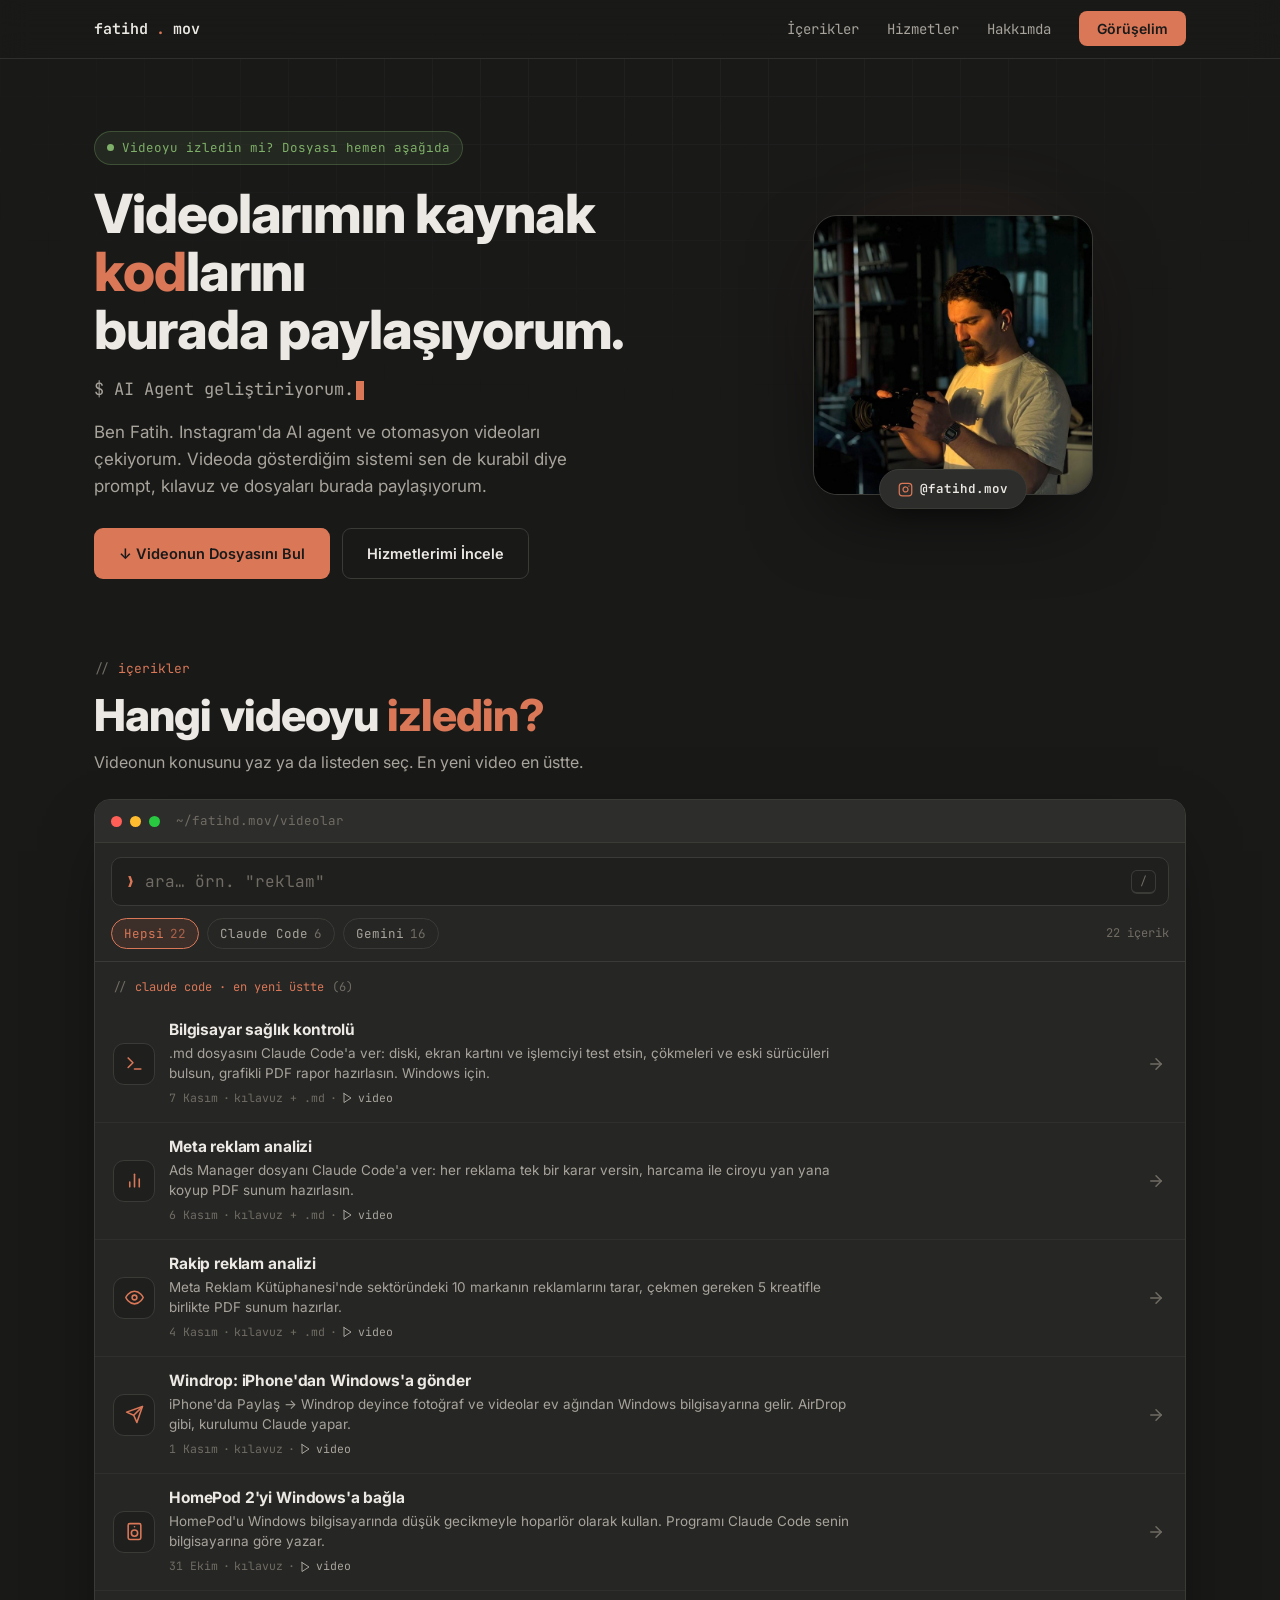
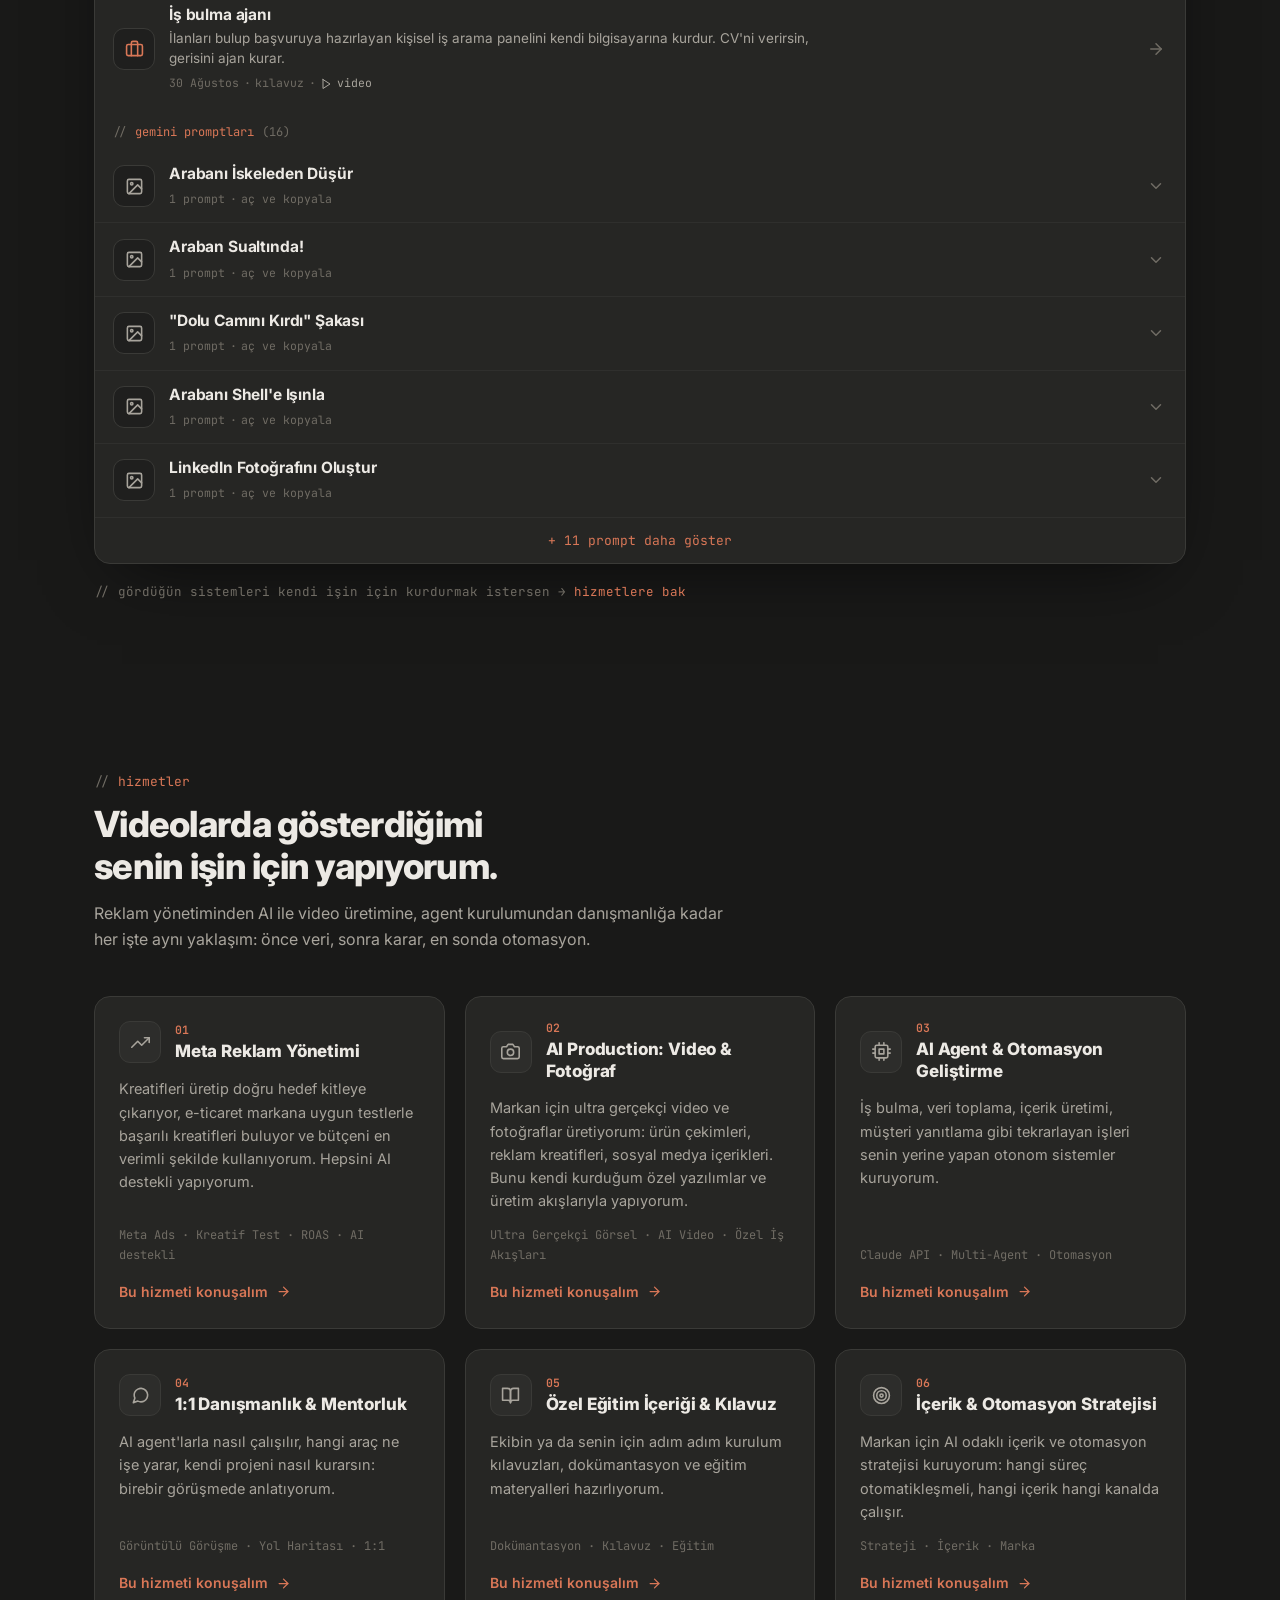
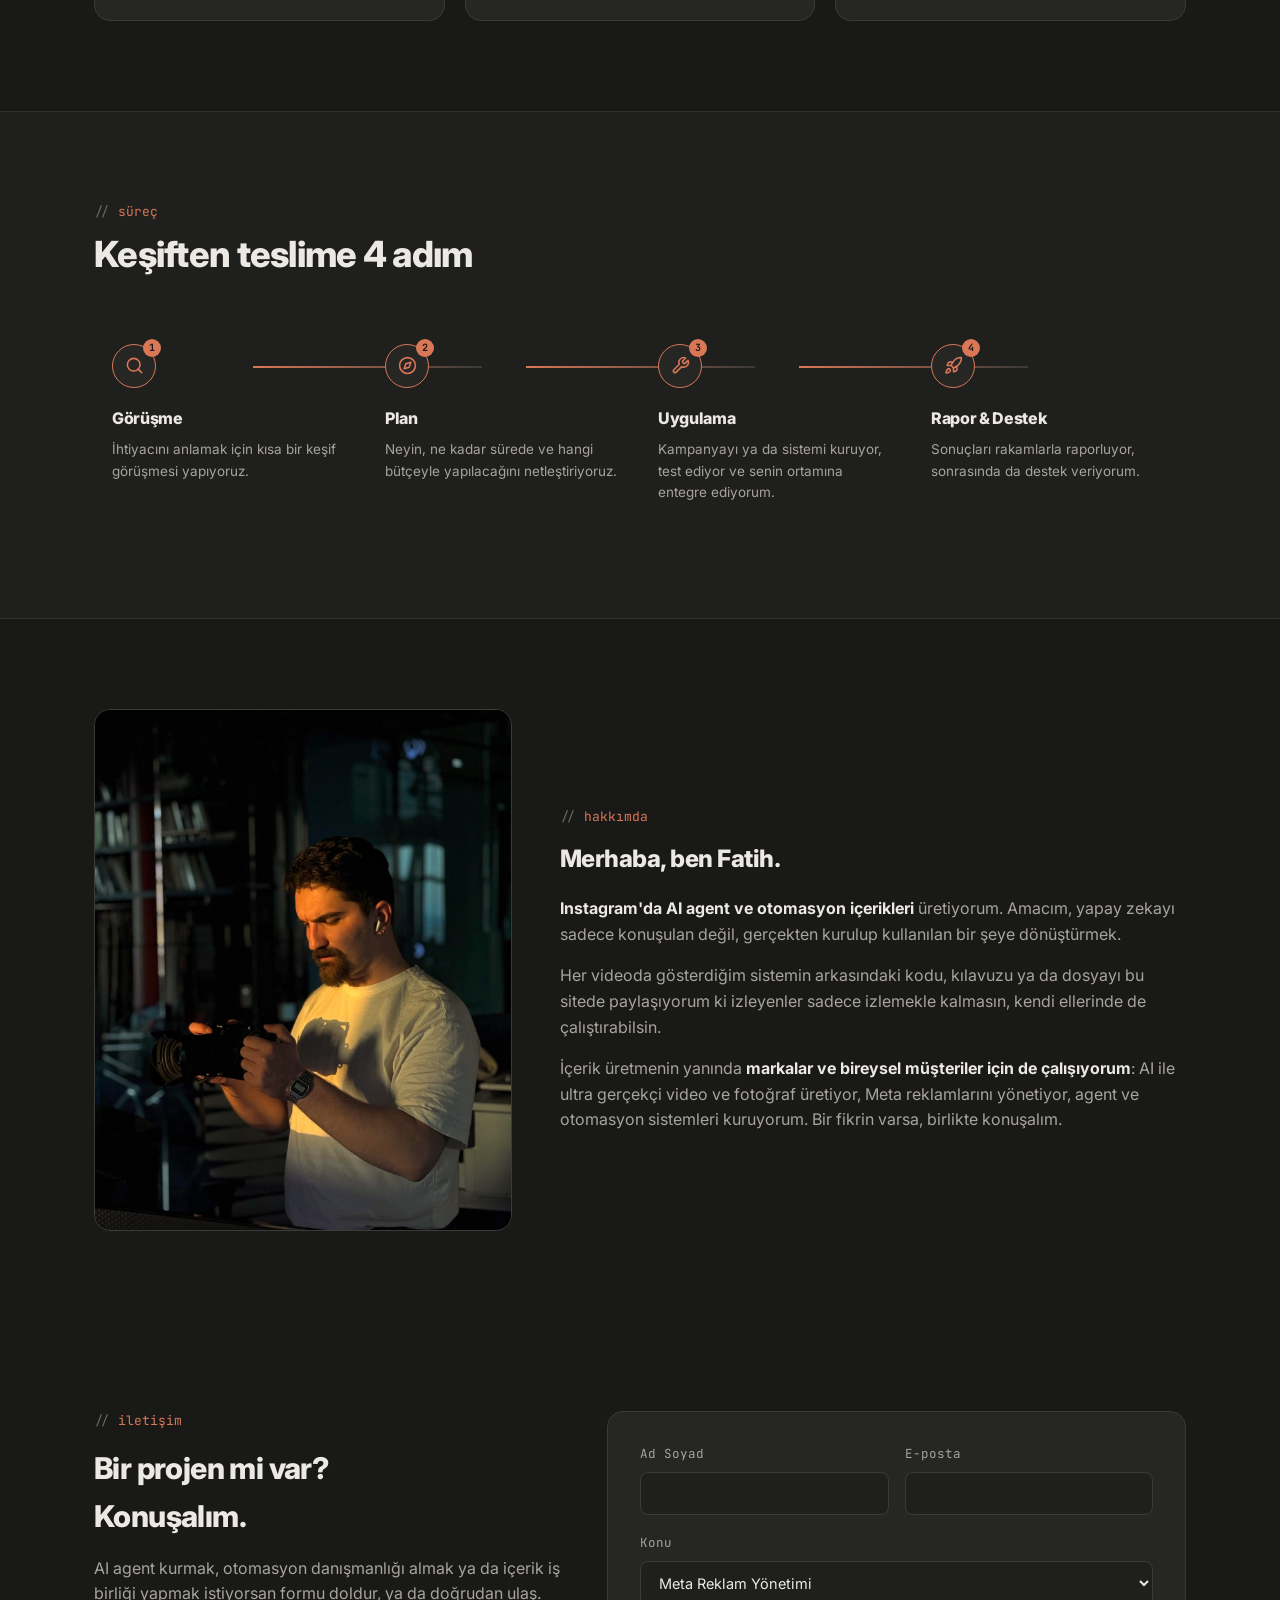
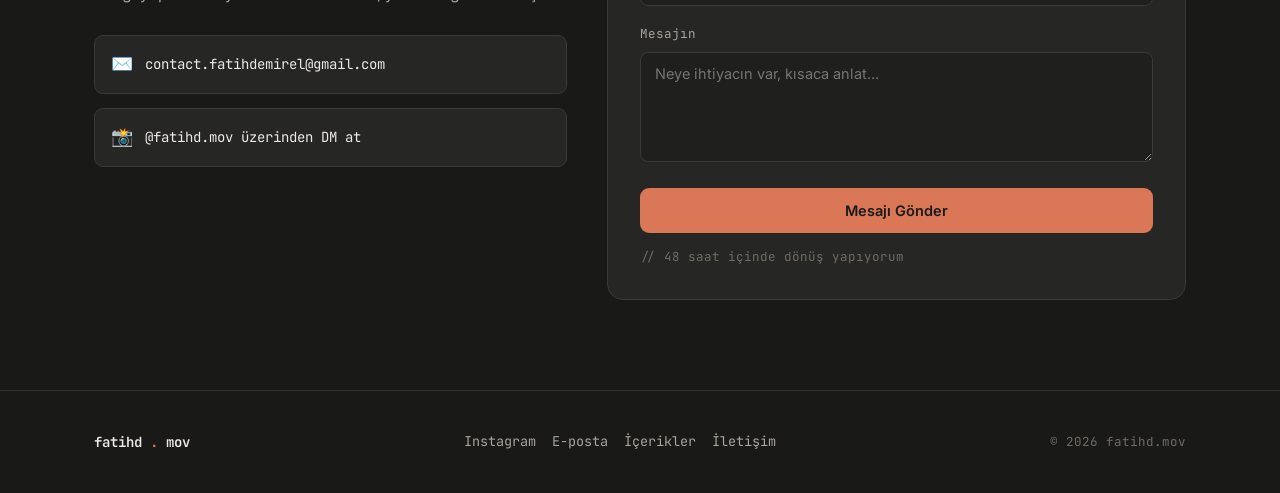
==== commit 0c303a64: "Link önizlemeleri için Claude Code temalı paylaşım görselleri ekle Instagram ve WhatsApp link önizle" ====
--- a/index.html
+++ b/index.html
@@ -5,6 +5,13 @@
 <meta name="viewport" content="width=device-width, initial-scale=1.0">
 <title>fatihd.mov — Videolardaki prompt, kılavuz ve dosyalar</title>
 <meta name="description" content="Instagram videolarımda bahsettiğim Claude Code kılavuzları, Gemini promptları ve dosyalar. Videonun konusunu yaz, aradığını bul. AI agent geliştirme ve danışmanlık hizmetleri.">
+<meta property="og:type" content="website">
+<meta property="og:site_name" content="fatihd.mov">
+<meta property="og:url" content="https://fatihd.mov/">
+<meta property="og:image" content="https://fatihd.mov/assets/og/fatihd-mov.png">
+<meta property="og:image:width" content="1200">
+<meta property="og:image:height" content="630">
+<meta name="twitter:card" content="summary_large_image">
 <link rel="icon" href="data:image/svg+xml,<svg xmlns=%22http://www.w3.org/2000/svg%22 viewBox=%220 0 100 100%22><rect width=%22100%22 height=%22100%22 rx=%2222%22 fill=%22%23191918%22/><text x=%2250%22 y=%2266%22 font-size=%2258%22 text-anchor=%22middle%22 fill=%22%23d97757%22 font-family=%22monospace%22>&gt;_</text></svg>">
 <link rel="stylesheet" href="css/style.css">
 </head>
